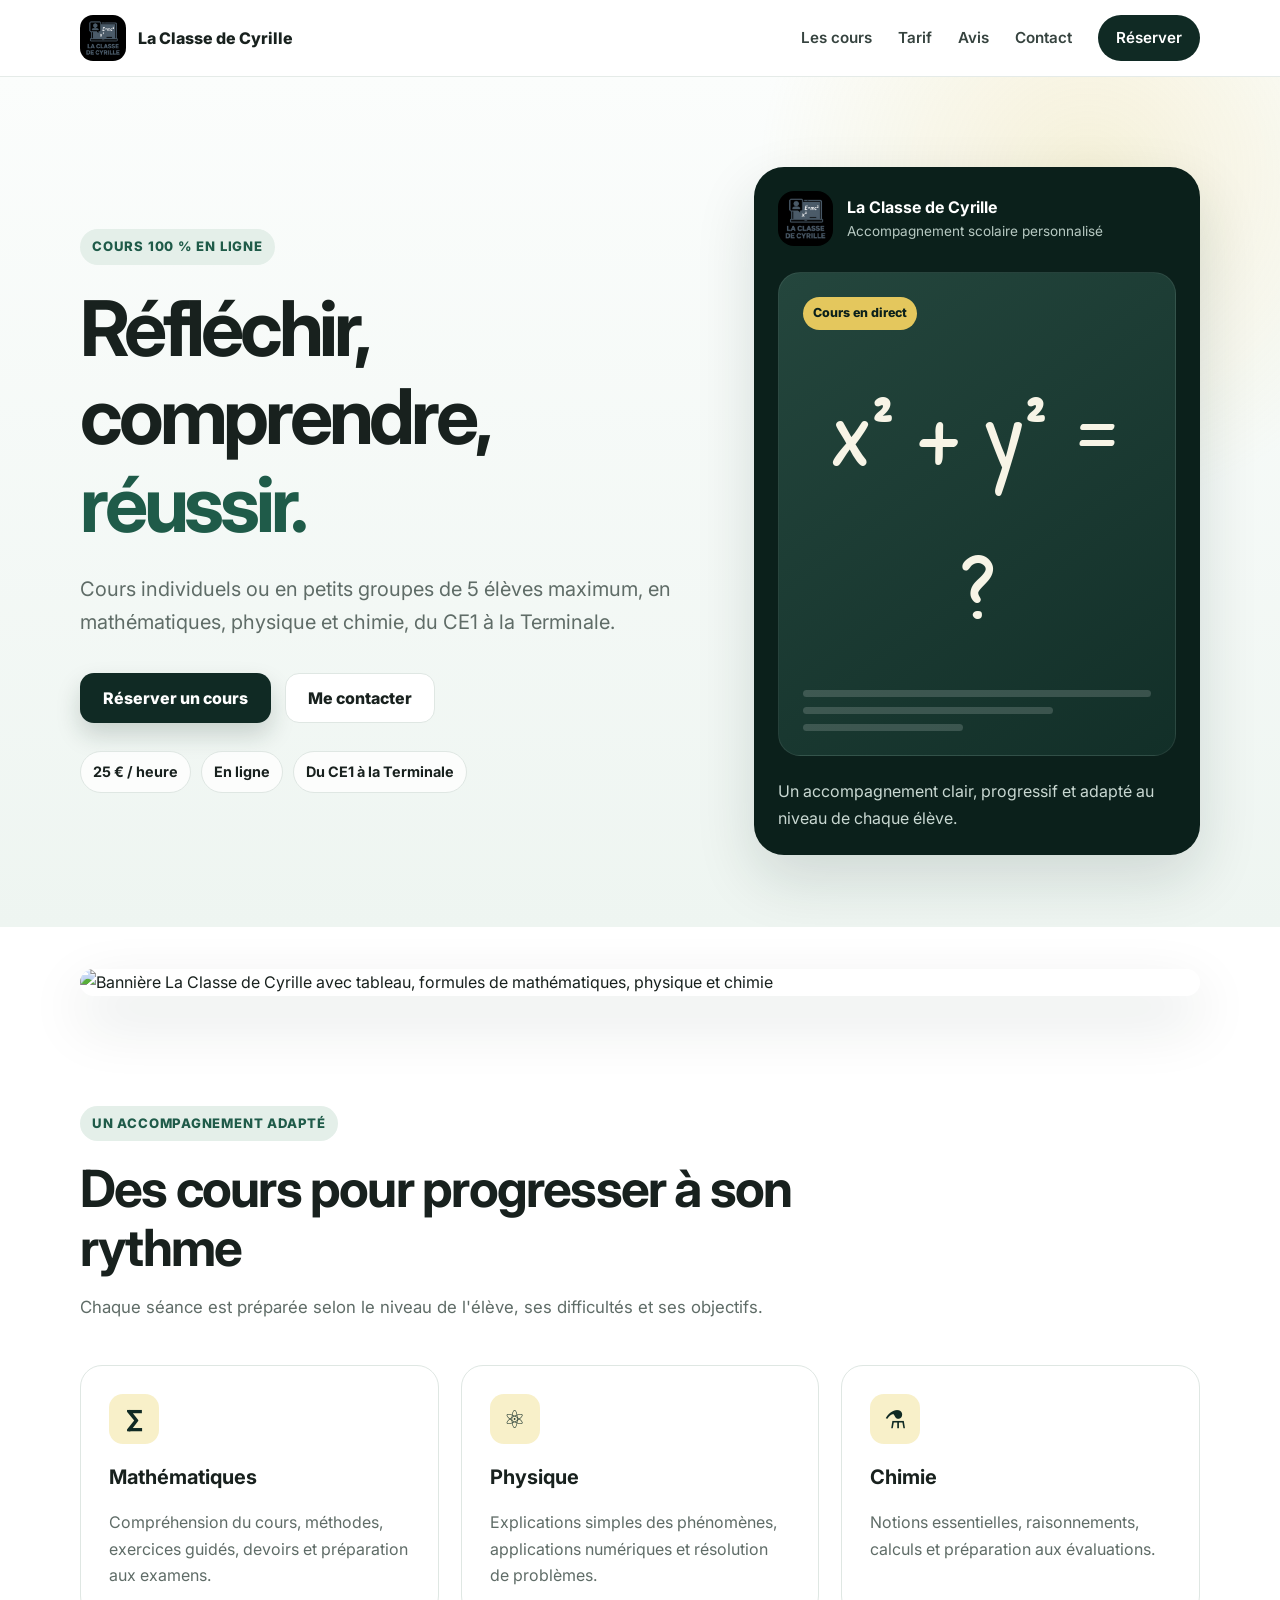
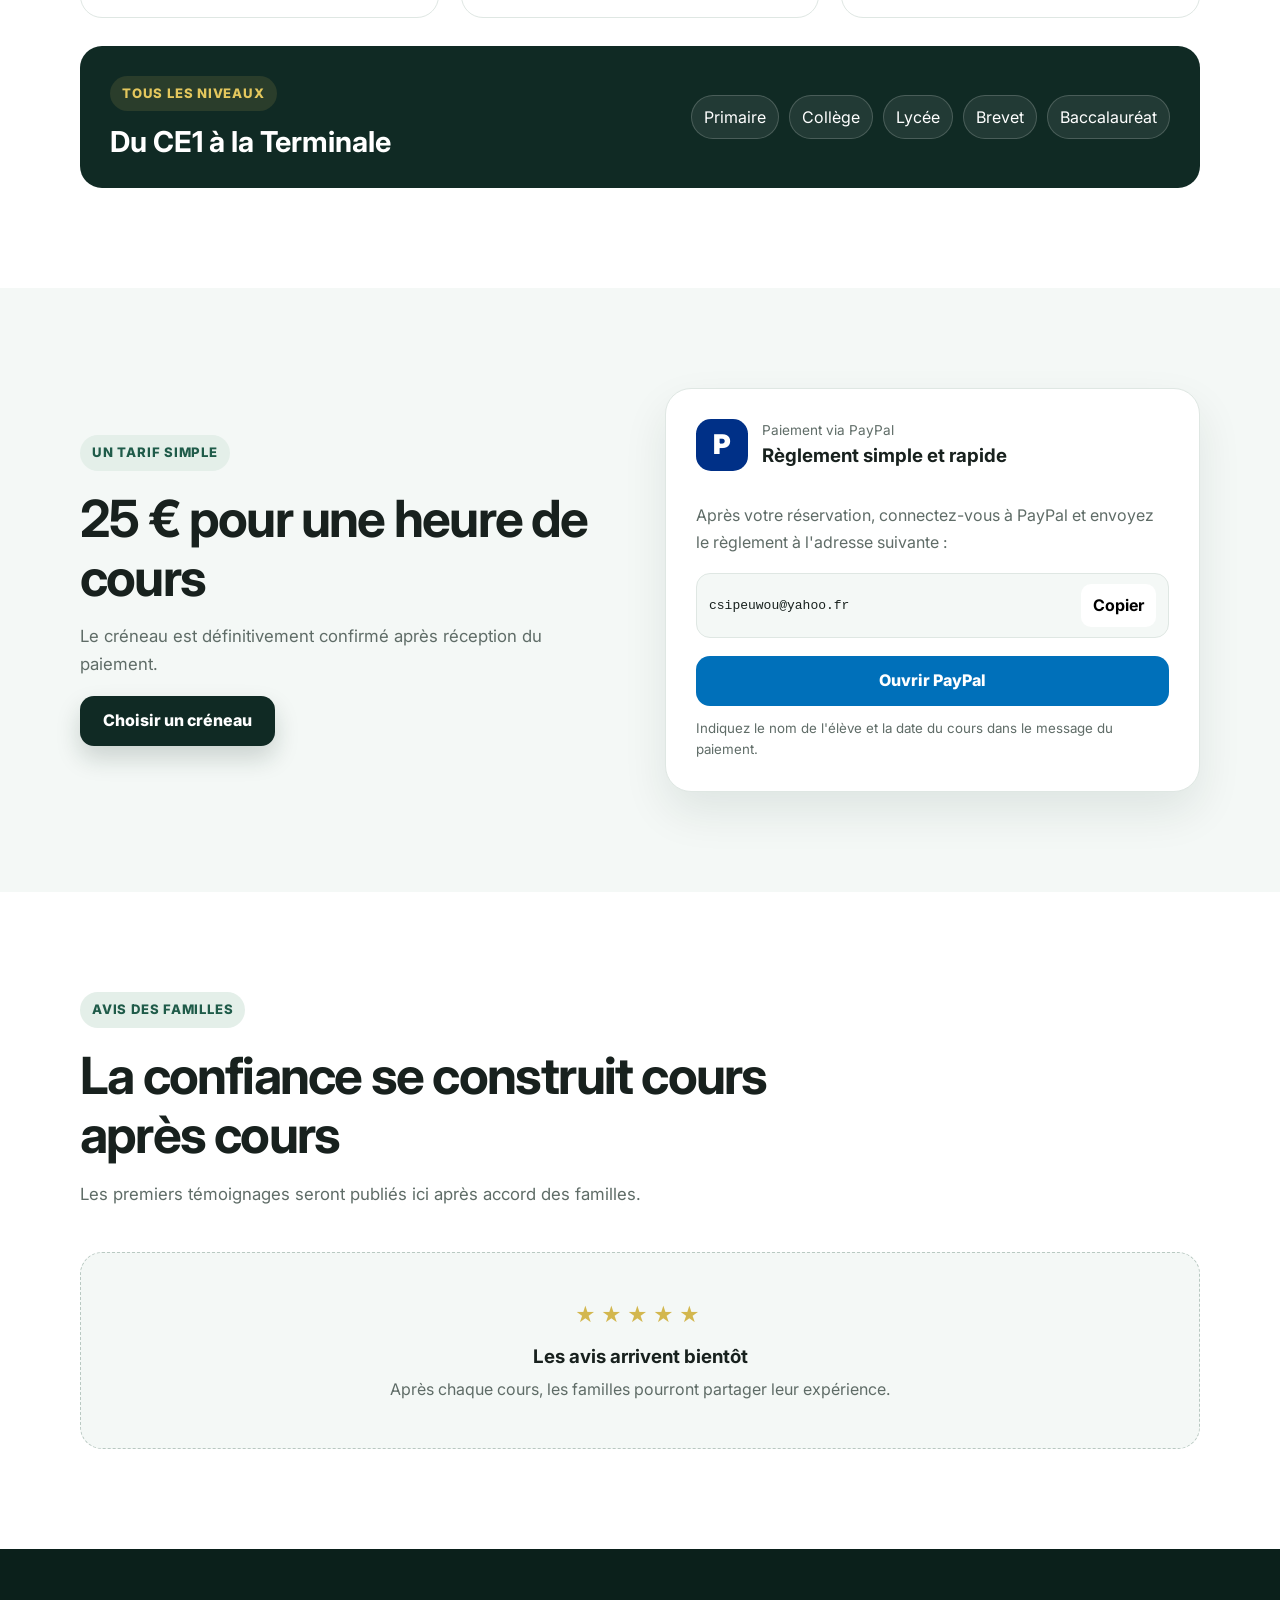
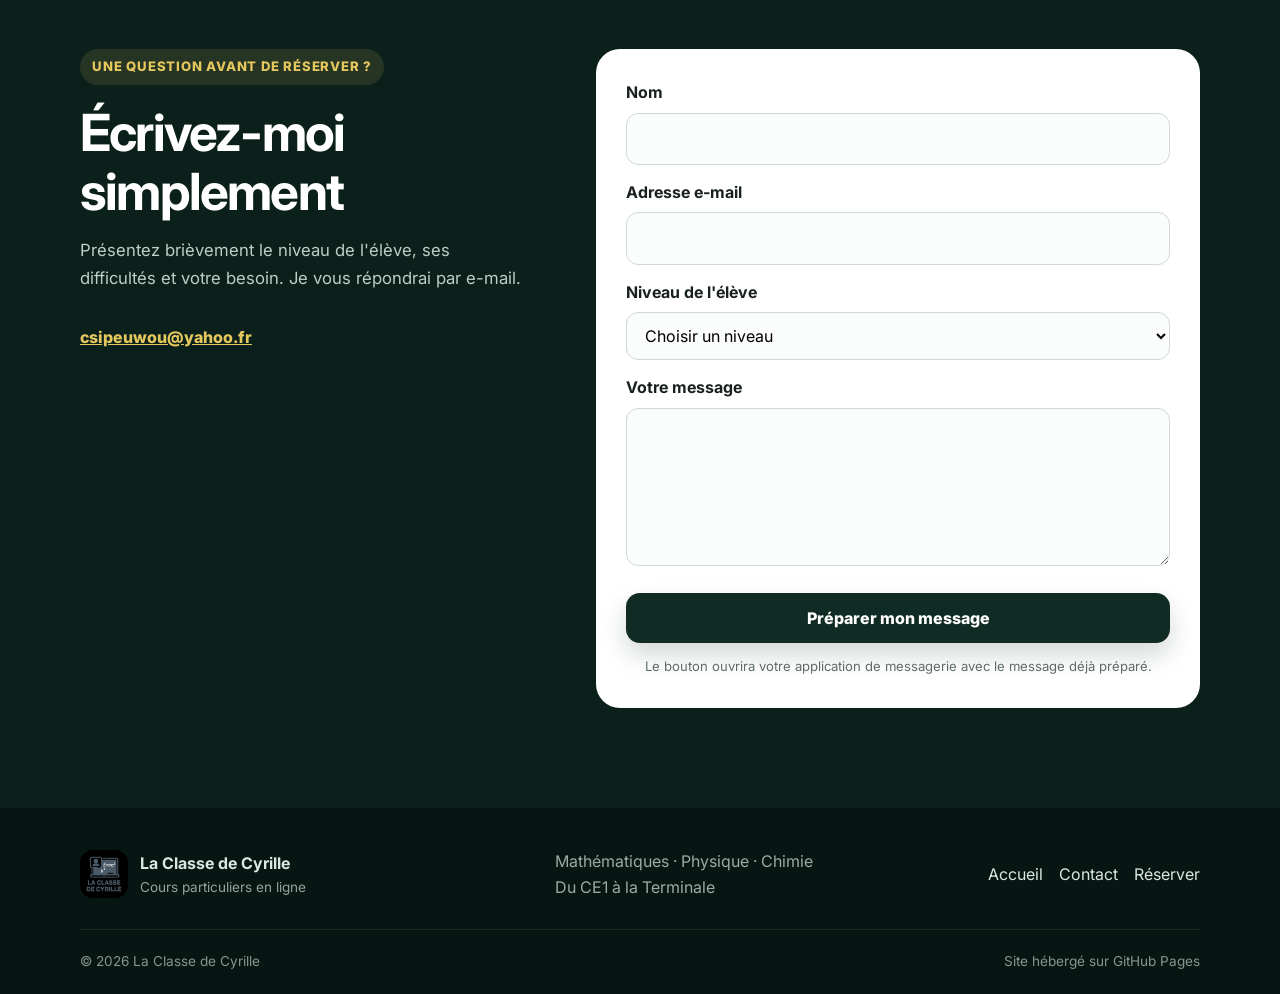
==== index.html @ 31997ba7 "Première version du site C'est la version v1 du site" ====
<!doctype html>
<html lang="fr">
<head>
  <meta charset="utf-8">
  <meta name="viewport" content="width=device-width, initial-scale=1">
  <meta name="description" content="Cours particuliers en ligne de mathématiques, physique et chimie, du CE1 à la Terminale. Cours individuels ou en petits groupes de 5 élèves maximum.">
  <meta name="theme-color" content="#102a24">
  <title>La Classe de Cyrille | Cours particuliers en ligne</title>
  <link rel="icon" type="image/png" href="assets/logo.png">
  <link rel="preconnect" href="https://fonts.googleapis.com">
  <link rel="preconnect" href="https://fonts.gstatic.com" crossorigin>
  <link href="https://fonts.googleapis.com/css2?family=Inter:wght@400;500;600;700;800&family=Patrick+Hand&display=swap" rel="stylesheet">
  <link rel="stylesheet" href="css/style.css">
</head>
<body>
  <a class="skip-link" href="#contenu">Aller au contenu</a>

  <header class="site-header">
    <div class="container nav-wrap">
      <a class="brand" href="#accueil" aria-label="Accueil La Classe de Cyrille">
        <img src="assets/logo.png" alt="Logo La Classe de Cyrille">
        <span>La Classe de Cyrille</span>
      </a>

      <button class="menu-toggle" type="button" aria-expanded="false" aria-controls="navigation">
        <span class="sr-only">Ouvrir le menu</span>
        <span></span><span></span><span></span>
      </button>

      <nav id="navigation" class="main-nav" aria-label="Navigation principale">
        <a href="#cours">Les cours</a>
        <a href="#tarif">Tarif</a>
        <a href="#avis">Avis</a>
        <a href="#contact">Contact</a>
        <a class="nav-cta" href="https://calendar.app.google/67fJSmLP7imWwG347" target="_blank" rel="noopener">Réserver</a>
      </nav>
    </div>
  </header>

  <main id="contenu">
    <section id="accueil" class="hero">
      <div class="container hero-grid">
        <div class="hero-copy reveal">
          <span class="eyebrow">Cours 100 % en ligne</span>
          <h1>Réfléchir, comprendre, <span>réussir.</span></h1>
          <p class="hero-lead">Cours individuels ou en petits groupes de 5 élèves maximum, en mathématiques, physique et chimie, du CE1 à la Terminale.</p>
          <div class="hero-actions">
            <a class="button button-primary" href="https://calendar.app.google/67fJSmLP7imWwG347" target="_blank" rel="noopener">Réserver un cours</a>
            <a class="button button-secondary" href="#contact">Me contacter</a>
          </div>
          <ul class="hero-points" aria-label="Points essentiels">
            <li>25 € / heure</li>
            <li>En ligne</li>
            <li>Du CE1 à la Terminale</li>
          </ul>
        </div>

        <div class="hero-card reveal" aria-label="Présentation rapide">
          <div class="hero-card-top">
            <img src="assets/logo.png" alt="">
            <div>
              <strong>La Classe de Cyrille</strong>
              <span>Accompagnement scolaire personnalisé</span>
            </div>
          </div>
          <div class="lesson-preview">
            <span class="lesson-badge">Cours en direct</span>
            <div class="formula">x² + y² = ?</div>
            <div class="lesson-lines"><span></span><span></span><span></span></div>
          </div>
          <p>Un accompagnement clair, progressif et adapté au niveau de chaque élève.</p>
        </div>
      </div>
    </section>

    <section class="banner-section" aria-label="Univers La Classe de Cyrille">
      <div class="container reveal">
        <img src="assets/banner.png" alt="Bannière La Classe de Cyrille avec tableau, formules de mathématiques, physique et chimie">
      </div>
    </section>

    <section id="cours" class="section">
      <div class="container">
        <div class="section-heading reveal">
          <span class="eyebrow">Un accompagnement adapté</span>
          <h2>Des cours pour progresser à son rythme</h2>
          <p>Chaque séance est préparée selon le niveau de l'élève, ses difficultés et ses objectifs.</p>
        </div>

        <div class="cards-grid">
          <article class="feature-card reveal">
            <div class="icon">∑</div>
            <h3>Mathématiques</h3>
            <p>Compréhension du cours, méthodes, exercices guidés, devoirs et préparation aux examens.</p>
          </article>
          <article class="feature-card reveal">
            <div class="icon">⚛</div>
            <h3>Physique</h3>
            <p>Explications simples des phénomènes, applications numériques et résolution de problèmes.</p>
          </article>
          <article class="feature-card reveal">
            <div class="icon">⚗</div>
            <h3>Chimie</h3>
            <p>Notions essentielles, raisonnements, calculs et préparation aux évaluations.</p>
          </article>
        </div>

        <div class="levels-panel reveal">
          <div>
            <span class="eyebrow">Tous les niveaux</span>
            <h3>Du CE1 à la Terminale</h3>
          </div>
          <div class="level-chips" aria-label="Niveaux proposés">
            <span>Primaire</span><span>Collège</span><span>Lycée</span><span>Brevet</span><span>Baccalauréat</span>
          </div>
        </div>
      </div>
    </section>

    <section id="tarif" class="section section-soft">
      <div class="container pricing-grid">
        <div class="pricing-copy reveal">
          <span class="eyebrow">Un tarif simple</span>
          <h2>25 € pour une heure de cours</h2>
          <p>Le créneau est définitivement confirmé après réception du paiement.</p>
          <a class="button button-primary" href="https://calendar.app.google/67fJSmLP7imWwG347" target="_blank" rel="noopener">Choisir un créneau</a>
        </div>

        <div class="payment-card reveal">
          <div class="paypal-mark" aria-hidden="true">P</div>
          <div>
            <span class="payment-label">Paiement via PayPal</span>
            <h3>Règlement simple et rapide</h3>
          </div>
          <p>Après votre réservation, connectez-vous à PayPal et envoyez le règlement à l'adresse suivante :</p>
          <div class="payment-email">
            <code id="paypal-email">csipeuwou@yahoo.fr</code>
            <button id="copy-email" type="button">Copier</button>
          </div>
          <a class="button button-paypal" href="https://www.paypal.com/signin" target="_blank" rel="noopener">Ouvrir PayPal</a>
          <small>Indiquez le nom de l'élève et la date du cours dans le message du paiement.</small>
        </div>
      </div>
    </section>

    <section id="avis" class="section">
      <div class="container">
        <div class="section-heading reveal">
          <span class="eyebrow">Avis des familles</span>
          <h2>La confiance se construit cours après cours</h2>
          <p>Les premiers témoignages seront publiés ici après accord des familles.</p>
        </div>
        <div class="empty-review reveal">
          <div class="stars" aria-hidden="true">★★★★★</div>
          <h3>Les avis arrivent bientôt</h3>
          <p>Après chaque cours, les familles pourront partager leur expérience.</p>
        </div>
      </div>
    </section>

    <section id="contact" class="section section-contact">
      <div class="container contact-grid">
        <div class="contact-copy reveal">
          <span class="eyebrow">Une question avant de réserver ?</span>
          <h2>Écrivez-moi simplement</h2>
          <p>Présentez brièvement le niveau de l'élève, ses difficultés et votre besoin. Je vous répondrai par e-mail.</p>
          <a class="contact-email" href="mailto:csipeuwou@yahoo.fr">csipeuwou@yahoo.fr</a>
        </div>

        <form id="contact-form" class="contact-form reveal">
          <label for="name">Nom</label>
          <input id="name" name="name" type="text" autocomplete="name" required>

          <label for="email">Adresse e-mail</label>
          <input id="email" name="email" type="email" autocomplete="email" required>

          <label for="level">Niveau de l'élève</label>
          <select id="level" name="level" required>
            <option value="">Choisir un niveau</option>
            <option>Primaire</option>
            <option>Collège</option>
            <option>Lycée</option>
          </select>

          <label for="message">Votre message</label>
          <textarea id="message" name="message" rows="5" required></textarea>

          <button class="button button-primary" type="submit">Préparer mon message</button>
          <p class="form-note">Le bouton ouvrira votre application de messagerie avec le message déjà préparé.</p>
        </form>
      </div>
    </section>
  </main>

  <footer class="site-footer">
    <div class="container footer-grid">
      <div class="footer-brand">
        <img src="assets/logo.png" alt="">
        <div><strong>La Classe de Cyrille</strong><span>Cours particuliers en ligne</span></div>
      </div>
      <p>Mathématiques · Physique · Chimie<br>Du CE1 à la Terminale</p>
      <div class="footer-links">
        <a href="#accueil">Accueil</a>
        <a href="#contact">Contact</a>
        <a href="https://calendar.app.google/67fJSmLP7imWwG347" target="_blank" rel="noopener">Réserver</a>
      </div>
    </div>
    <div class="container footer-bottom">
      <span>© <span id="year"></span> La Classe de Cyrille</span>
      <span>Site hébergé sur GitHub Pages</span>
    </div>
  </footer>

  <div id="toast" class="toast" role="status" aria-live="polite"></div>
  <script src="js/script.js"></script>
</body>
</html>
---- css/style.css ----
:root {
  --green-950: #0b201b;
  --green-900: #102a24;
  --green-800: #174437;
  --green-700: #1f5b49;
  --gold: #e4c75d;
  --gold-soft: #f8f0c9;
  --ink: #18211e;
  --muted: #5f6c67;
  --line: #dfe7e3;
  --soft: #f4f8f6;
  --white: #ffffff;
  --shadow: 0 24px 60px rgba(16, 42, 36, .14);
  --radius: 22px;
}

* { box-sizing: border-box; }
html { scroll-behavior: smooth; }
body {
  margin: 0;
  font-family: Inter, system-ui, -apple-system, BlinkMacSystemFont, "Segoe UI", sans-serif;
  color: var(--ink);
  background: var(--white);
  line-height: 1.65;
  -webkit-font-smoothing: antialiased;
}
img { max-width: 100%; display: block; }
a { color: inherit; }
button, input, select, textarea { font: inherit; }
.container { width: min(1120px, calc(100% - 40px)); margin-inline: auto; }
.sr-only { position: absolute; width: 1px; height: 1px; padding: 0; margin: -1px; overflow: hidden; clip: rect(0,0,0,0); white-space: nowrap; border: 0; }
.skip-link { position: fixed; left: 16px; top: -80px; z-index: 1000; background: var(--white); padding: 10px 14px; border-radius: 10px; }
.skip-link:focus { top: 16px; }

.site-header {
  position: sticky;
  top: 0;
  z-index: 50;
  background: rgba(255,255,255,.92);
  backdrop-filter: blur(16px);
  border-bottom: 1px solid rgba(223,231,227,.8);
}
.nav-wrap { min-height: 76px; display: flex; align-items: center; justify-content: space-between; gap: 24px; }
.brand { display: inline-flex; align-items: center; gap: 12px; text-decoration: none; font-weight: 800; }
.brand img { width: 46px; height: 46px; object-fit: cover; border-radius: 13px; }
.main-nav { display: flex; align-items: center; gap: 26px; }
.main-nav a { text-decoration: none; font-size: .95rem; font-weight: 600; color: #36433f; }
.main-nav a:hover { color: var(--green-700); }
.nav-cta { background: var(--green-900); color: var(--white) !important; padding: 10px 18px; border-radius: 999px; }
.menu-toggle { display: none; border: 0; background: transparent; padding: 8px; }
.menu-toggle span:not(.sr-only) { width: 25px; height: 2px; background: var(--ink); display: block; margin: 5px 0; }

.hero {
  overflow: hidden;
  background:
    radial-gradient(circle at 85% 12%, rgba(228,199,93,.22), transparent 25%),
    linear-gradient(180deg, #fbfdfc, #eef5f1);
  padding: 90px 0 72px;
}
.hero-grid { display: grid; grid-template-columns: 1.15fr .85fr; gap: 70px; align-items: center; }
.eyebrow { display: inline-flex; color: var(--green-700); background: #e4efe9; border-radius: 999px; padding: 7px 12px; font-size: .82rem; font-weight: 800; letter-spacing: .06em; text-transform: uppercase; }
h1, h2, h3 { line-height: 1.15; margin-top: 0; }
h1 { font-size: clamp(2.9rem, 6vw, 5.5rem); letter-spacing: -.055em; margin: 20px 0 24px; max-width: 780px; }
h1 span { color: var(--green-700); }
.hero-lead { font-size: clamp(1.05rem, 2vw, 1.25rem); max-width: 680px; color: var(--muted); }
.hero-actions { display: flex; flex-wrap: wrap; gap: 14px; margin: 34px 0 28px; }
.button { display: inline-flex; justify-content: center; align-items: center; min-height: 50px; padding: 0 22px; border-radius: 14px; border: 1px solid transparent; text-decoration: none; font-weight: 800; cursor: pointer; transition: transform .2s ease, box-shadow .2s ease, background .2s ease; }
.button:hover { transform: translateY(-2px); }
.button-primary { background: var(--green-900); color: var(--white); box-shadow: 0 12px 25px rgba(16,42,36,.18); }
.button-primary:hover { background: var(--green-800); }
.button-secondary { background: var(--white); border-color: var(--line); }
.button-secondary:hover { box-shadow: 0 10px 25px rgba(16,42,36,.09); }
.hero-points { list-style: none; margin: 0; padding: 0; display: flex; flex-wrap: wrap; gap: 10px; }
.hero-points li { background: rgba(255,255,255,.78); border: 1px solid var(--line); padding: 8px 12px; border-radius: 999px; font-size: .9rem; font-weight: 700; }
.hero-card { background: var(--green-950); color: var(--white); border-radius: 30px; padding: 24px; box-shadow: var(--shadow); transform: rotate(1.5deg); }
.hero-card-top { display: flex; align-items: center; gap: 14px; }
.hero-card-top img { width: 55px; height: 55px; border-radius: 16px; }
.hero-card-top strong, .hero-card-top span { display: block; }
.hero-card-top span { color: #b7c9c2; font-size: .85rem; }
.lesson-preview { margin: 26px 0 22px; min-height: 260px; border-radius: 22px; padding: 24px; background: linear-gradient(145deg, #24463d, #122f28); border: 1px solid rgba(255,255,255,.08); }
.lesson-badge { display: inline-block; background: var(--gold); color: var(--green-950); font-size: .78rem; font-weight: 800; padding: 6px 10px; border-radius: 999px; }
.formula { font-family: "Patrick Hand", cursive; font-size: clamp(3.6rem, 8vw, 6rem); text-align: center; margin: 22px 0; color: #f7f4e6; }
.lesson-lines { display: grid; gap: 10px; }
.lesson-lines span { height: 7px; border-radius: 999px; background: rgba(255,255,255,.16); }
.lesson-lines span:nth-child(2) { width: 72%; }
.lesson-lines span:nth-child(3) { width: 46%; }
.hero-card > p { margin-bottom: 0; color: #c9d8d2; }

.banner-section { padding: 42px 0 10px; background: var(--white); }
.banner-section img { width: 100%; max-height: 460px; object-fit: cover; border-radius: 26px; box-shadow: var(--shadow); }

.section { padding: 100px 0; }
.section-soft { background: var(--soft); }
.section-heading { max-width: 720px; margin-bottom: 44px; }
.section-heading h2, .pricing-copy h2, .contact-copy h2 { font-size: clamp(2rem, 4vw, 3.4rem); letter-spacing: -.035em; margin: 18px 0 16px; }
.section-heading p, .pricing-copy p, .contact-copy p { color: var(--muted); font-size: 1.05rem; }
.cards-grid { display: grid; grid-template-columns: repeat(3, 1fr); gap: 22px; }
.feature-card { border: 1px solid var(--line); border-radius: var(--radius); padding: 28px; background: var(--white); transition: transform .2s ease, box-shadow .2s ease; }
.feature-card:hover { transform: translateY(-5px); box-shadow: 0 18px 40px rgba(16,42,36,.10); }
.feature-card .icon { width: 50px; height: 50px; border-radius: 14px; display: grid; place-items: center; background: var(--gold-soft); color: var(--green-900); font-size: 1.55rem; font-weight: 800; margin-bottom: 22px; }
.feature-card h3 { font-size: 1.25rem; }
.feature-card p { color: var(--muted); margin-bottom: 0; }
.levels-panel { margin-top: 28px; border-radius: var(--radius); padding: 30px; background: var(--green-900); color: var(--white); display: flex; align-items: center; justify-content: space-between; gap: 24px; }
.levels-panel .eyebrow { color: var(--gold); background: rgba(228,199,93,.12); }
.levels-panel h3 { font-size: 1.8rem; margin: 14px 0 0; }
.level-chips { display: flex; flex-wrap: wrap; justify-content: flex-end; gap: 10px; }
.level-chips span { border: 1px solid rgba(255,255,255,.18); background: rgba(255,255,255,.08); border-radius: 999px; padding: 8px 12px; }

.pricing-grid { display: grid; grid-template-columns: 1fr 1fr; gap: 50px; align-items: center; }
.payment-card { background: var(--white); border: 1px solid var(--line); border-radius: 26px; padding: 30px; box-shadow: 0 20px 45px rgba(16,42,36,.09); }
.paypal-mark { width: 52px; height: 52px; border-radius: 15px; background: #003087; color: var(--white); display: grid; place-items: center; font-size: 1.7rem; font-weight: 900; float: left; margin-right: 14px; }
.payment-label { display: block; color: var(--muted); font-size: .85rem; }
.payment-card h3 { margin: 3px 0 26px; }
.payment-card p { clear: both; padding-top: 10px; color: var(--muted); }
.payment-email { display: flex; align-items: center; justify-content: space-between; gap: 10px; background: var(--soft); border: 1px solid var(--line); border-radius: 14px; padding: 10px 12px; margin: 18px 0; }
.payment-email code { overflow-wrap: anywhere; }
.payment-email button { border: 0; background: var(--white); border-radius: 10px; padding: 8px 12px; font-weight: 700; cursor: pointer; }
.button-paypal { width: 100%; background: #0070ba; color: var(--white); margin-bottom: 12px; }
.payment-card small { display: block; color: var(--muted); }

.empty-review { border: 1px dashed #b9c9c2; background: var(--soft); border-radius: var(--radius); padding: 46px 30px; text-align: center; }
.stars { color: #d3b74e; letter-spacing: .25em; font-size: 1.25rem; }
.empty-review h3 { margin: 14px 0 8px; }
.empty-review p { margin: 0; color: var(--muted); }

.section-contact { background: var(--green-950); color: var(--white); }
.contact-grid { display: grid; grid-template-columns: .85fr 1.15fr; gap: 70px; align-items: start; }
.contact-copy .eyebrow { color: var(--gold); background: rgba(228,199,93,.12); }
.contact-copy p { color: #bdcec7; }
.contact-email { display: inline-block; color: var(--gold); font-weight: 800; margin-top: 14px; }
.contact-form { background: var(--white); color: var(--ink); border-radius: 24px; padding: 30px; }
.contact-form label { display: block; font-weight: 700; margin: 14px 0 7px; }
.contact-form label:first-child { margin-top: 0; }
.contact-form input, .contact-form select, .contact-form textarea { width: 100%; border: 1px solid #cfdad5; background: #fbfdfc; border-radius: 12px; padding: 12px 14px; outline: none; }
.contact-form input:focus, .contact-form select:focus, .contact-form textarea:focus { border-color: var(--green-700); box-shadow: 0 0 0 3px rgba(31,91,73,.12); }
.contact-form .button { width: 100%; margin-top: 20px; }
.form-note { color: var(--muted); font-size: .82rem; text-align: center; margin-bottom: 0; }

.site-footer { background: #071612; color: #dbe7e2; padding: 40px 0 22px; }
.footer-grid { display: grid; grid-template-columns: 1.3fr 1fr .8fr; gap: 30px; align-items: center; }
.footer-brand { display: flex; align-items: center; gap: 12px; }
.footer-brand img { width: 48px; height: 48px; border-radius: 13px; }
.footer-brand strong, .footer-brand span { display: block; }
.footer-brand span { color: #8fa69d; font-size: .85rem; }
.footer-grid p { color: #98aca4; margin: 0; }
.footer-links { display: flex; justify-content: flex-end; gap: 16px; }
.footer-links a { text-decoration: none; }
.footer-bottom { border-top: 1px solid rgba(255,255,255,.09); margin-top: 28px; padding-top: 20px; display: flex; justify-content: space-between; gap: 16px; color: #83978f; font-size: .85rem; }
.toast { position: fixed; right: 20px; bottom: 20px; background: var(--green-900); color: var(--white); padding: 12px 16px; border-radius: 12px; box-shadow: var(--shadow); opacity: 0; transform: translateY(12px); pointer-events: none; transition: .25s ease; }
.toast.show { opacity: 1; transform: translateY(0); }
.reveal { opacity: 0; transform: translateY(18px); transition: opacity .7s ease, transform .7s ease; }
.reveal.visible { opacity: 1; transform: none; }

@media (max-width: 900px) {
  .hero-grid, .pricing-grid, .contact-grid { grid-template-columns: 1fr; }
  .hero { padding-top: 64px; }
  .hero-card { max-width: 620px; transform: none; }
  .cards-grid { grid-template-columns: 1fr; }
  .levels-panel { align-items: flex-start; flex-direction: column; }
  .level-chips { justify-content: flex-start; }
  .main-nav { position: fixed; inset: 76px 20px auto; display: none; flex-direction: column; align-items: stretch; gap: 0; background: var(--white); border: 1px solid var(--line); border-radius: 18px; padding: 10px; box-shadow: var(--shadow); }
  .main-nav.open { display: flex; }
  .main-nav a { padding: 12px 14px; }
  .nav-cta { text-align: center; margin-top: 4px; }
  .menu-toggle { display: block; }
  .footer-grid { grid-template-columns: 1fr; }
  .footer-links { justify-content: flex-start; }
}

@media (max-width: 600px) {
  .container { width: min(100% - 28px, 1120px); }
  .brand span { font-size: .9rem; }
  .hero { padding: 50px 0 54px; }
  h1 { font-size: 3rem; }
  .hero-actions .button { width: 100%; }
  .banner-section { padding-top: 26px; }
  .banner-section img { min-height: 210px; }
  .section { padding: 72px 0; }
  .payment-email { align-items: stretch; flex-direction: column; }
  .payment-email button { width: 100%; }
  .footer-bottom { flex-direction: column; }
}

@media (prefers-reduced-motion: reduce) {
  html { scroll-behavior: auto; }
  *, *::before, *::after { transition-duration: .01ms !important; animation-duration: .01ms !important; animation-iteration-count: 1 !important; }
  .reveal { opacity: 1; transform: none; }
}
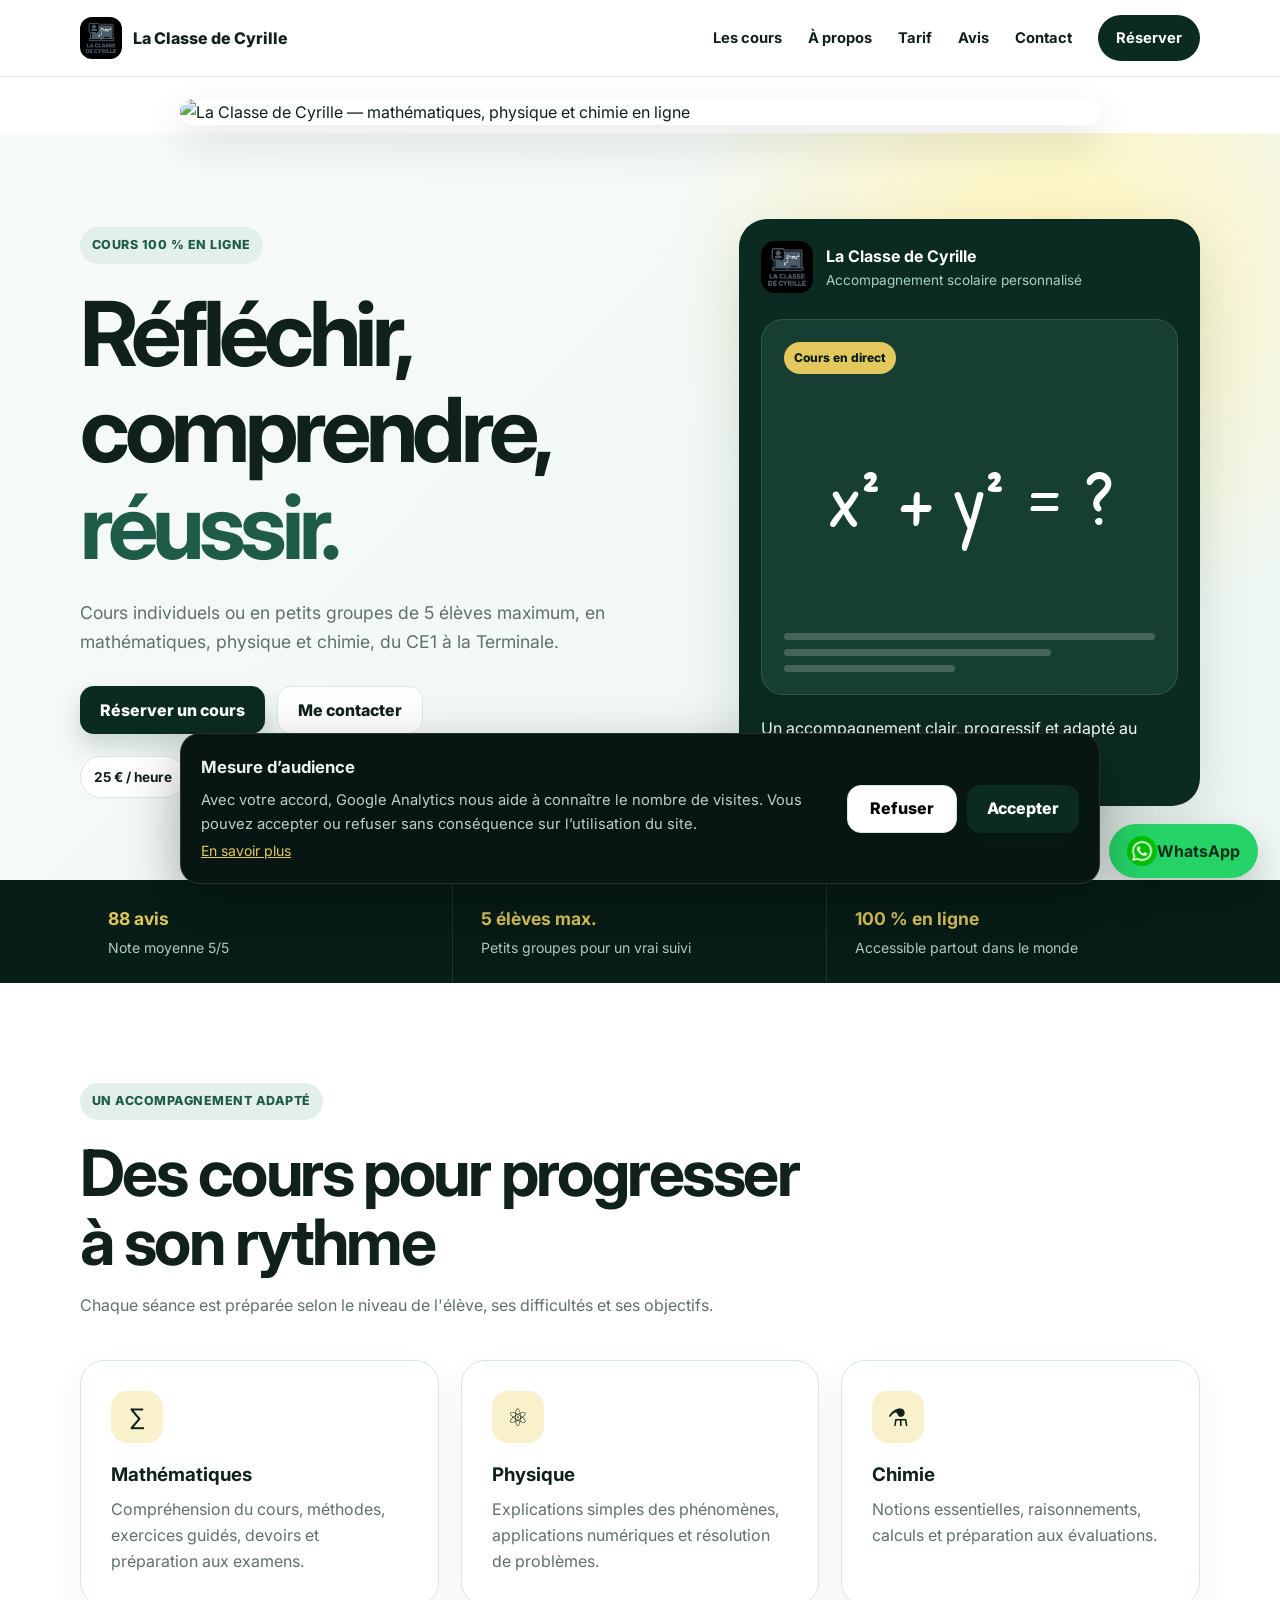
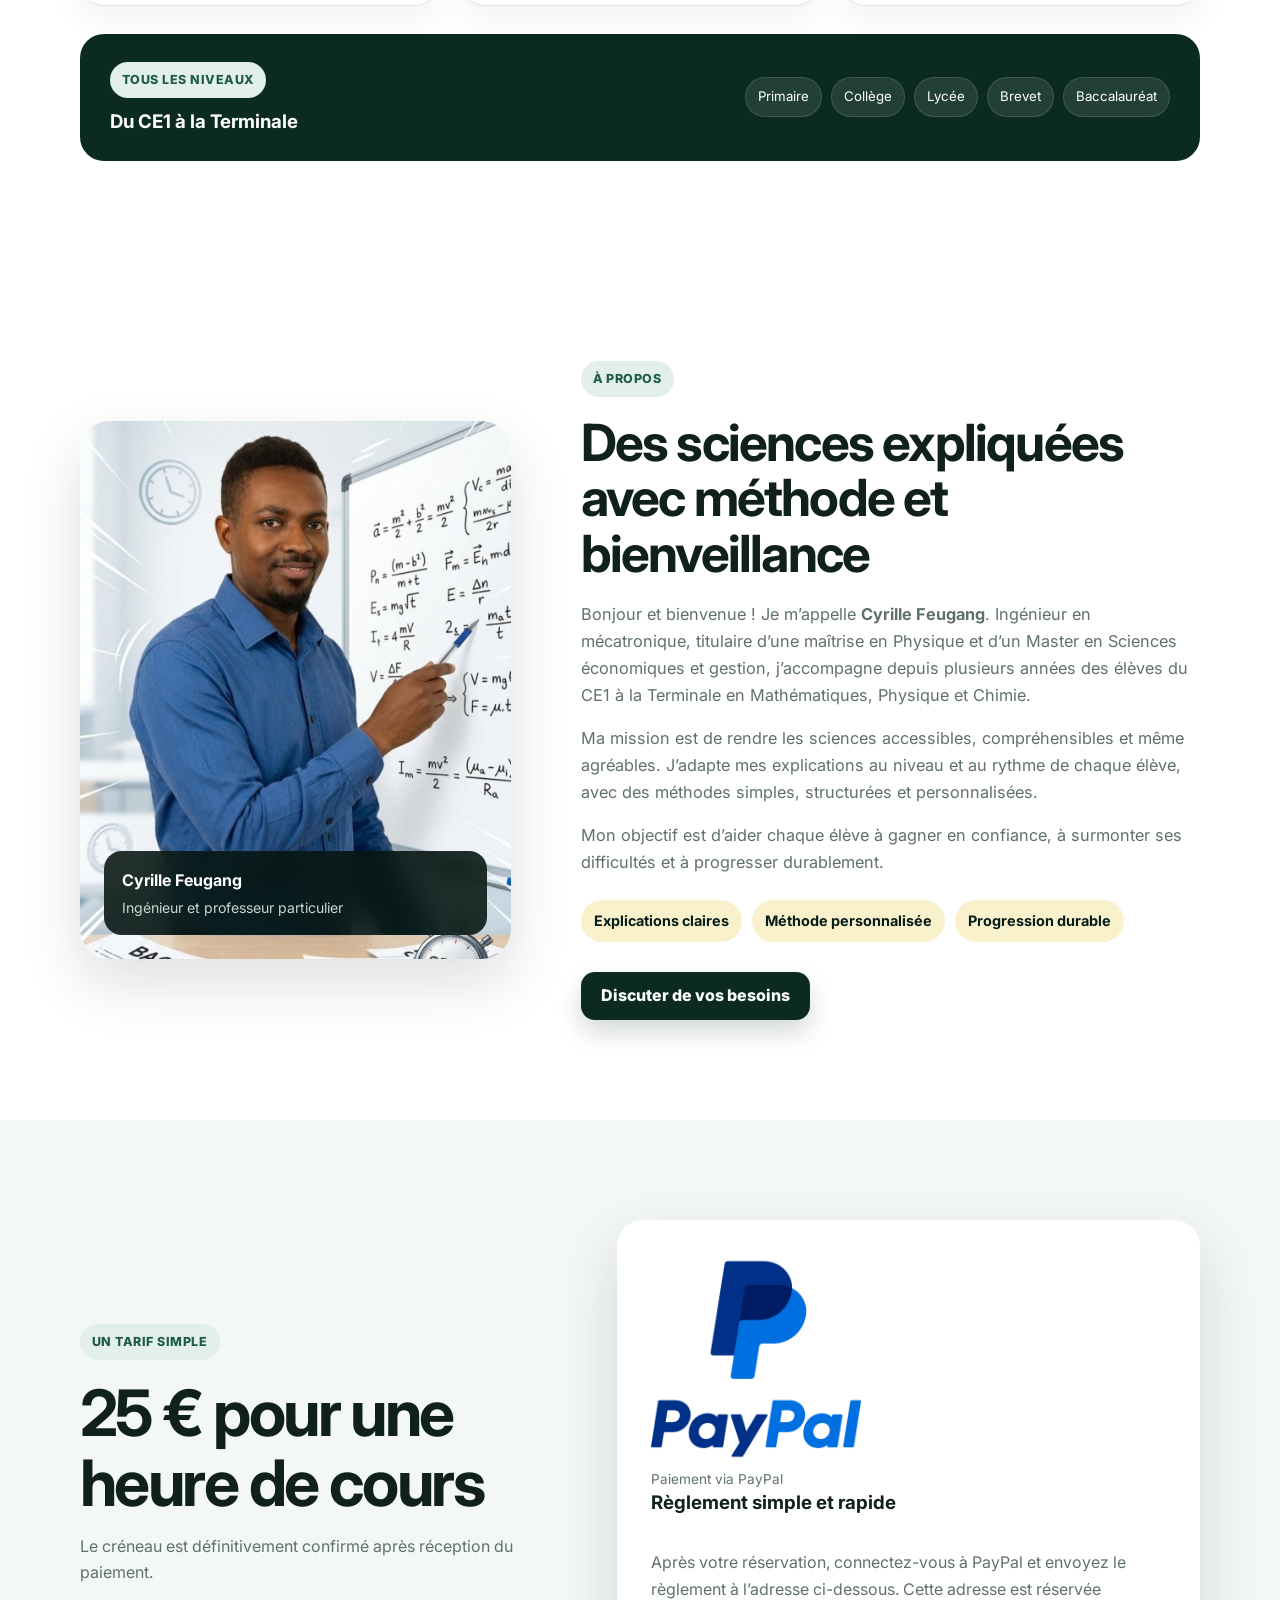
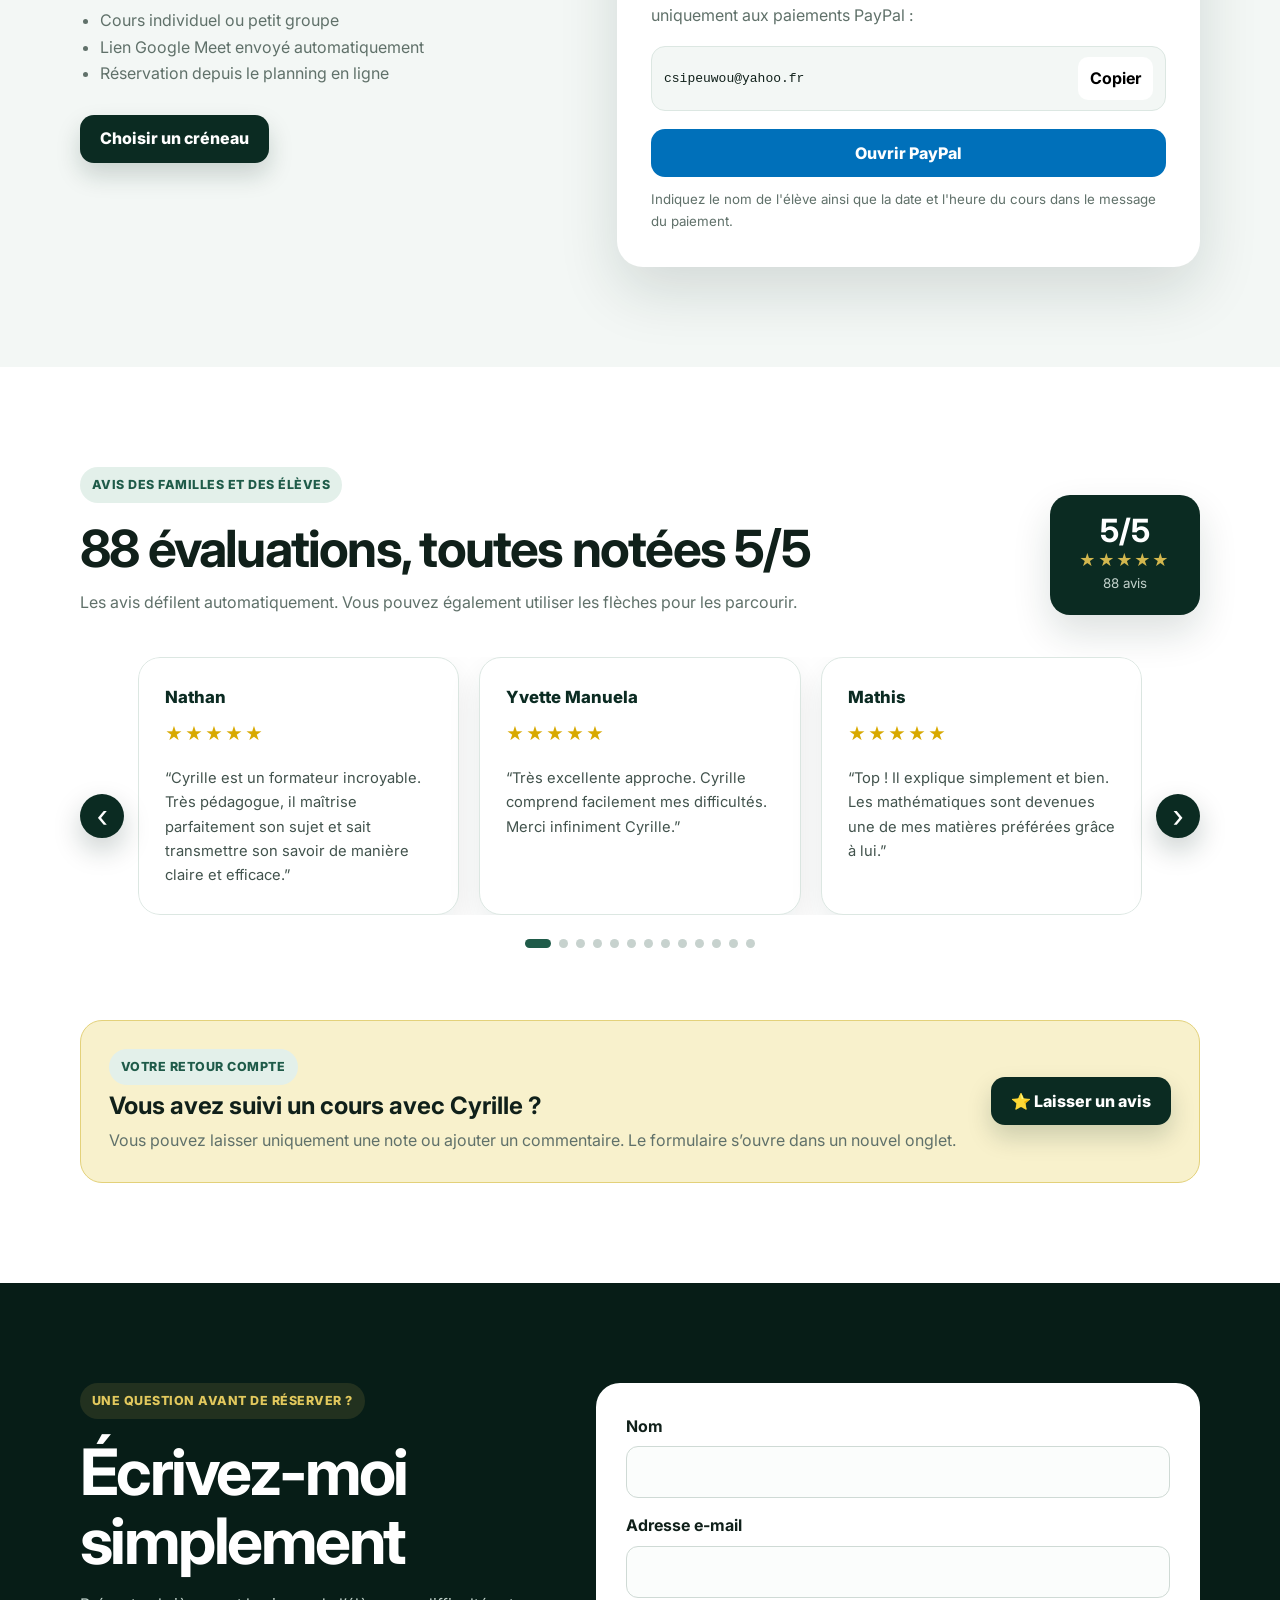
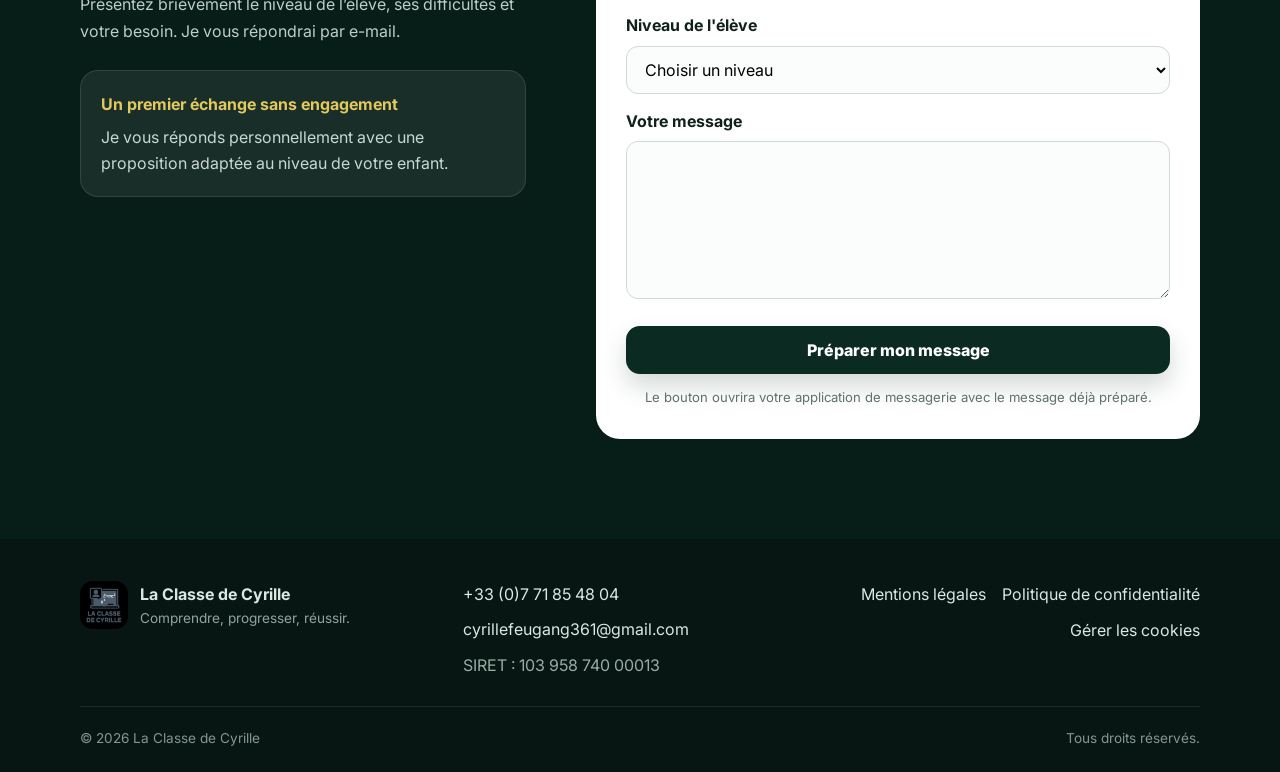
==== commit a6acbd6d: "Version V6 du site Version améliorée Ajout du bouton laisser une avis Google Analysic activé Logo Pa" ====
--- a/index.html
+++ b/index.html
@@ -4,7 +4,11 @@
   <meta charset="utf-8">
   <meta name="viewport" content="width=device-width, initial-scale=1">
   <meta name="description" content="Cours particuliers en ligne de mathématiques, physique et chimie, du CE1 à la Terminale. Cours individuels ou en petits groupes de 5 élèves maximum.">
-  <meta name="theme-color" content="#102a24">
+  <meta name="theme-color" content="#0b2b22">
+  <meta property="og:title" content="La Classe de Cyrille | Cours particuliers en ligne">
+  <meta property="og:description" content="Mathématiques, physique et chimie du CE1 à la Terminale, en cours individuels ou en petits groupes.">
+  <meta property="og:type" content="website">
+  <meta property="og:image" content="assets/banner.png">
   <title>La Classe de Cyrille | Cours particuliers en ligne</title>
   <link rel="icon" type="image/png" href="assets/logo.png">
   <link rel="preconnect" href="https://fonts.googleapis.com">
@@ -29,6 +33,7 @@
 
       <nav id="navigation" class="main-nav" aria-label="Navigation principale">
         <a href="#cours">Les cours</a>
+        <a href="#apropos">À propos</a>
         <a href="#tarif">Tarif</a>
         <a href="#avis">Avis</a>
         <a href="#contact">Contact</a>
@@ -36,6 +41,12 @@
       </nav>
     </div>
   </header>
+
+  <div class="top-banner" aria-label="Bannière La Classe de Cyrille">
+    <div class="container">
+      <img src="assets/banner.png" alt="La Classe de Cyrille — mathématiques, physique et chimie en ligne">
+    </div>
+  </div>
 
   <main id="contenu">
     <section id="accueil" class="hero">
@@ -50,7 +61,7 @@
           </div>
           <ul class="hero-points" aria-label="Points essentiels">
             <li>25 € / heure</li>
-            <li>En ligne</li>
+            <li>Cours en ligne</li>
             <li>Du CE1 à la Terminale</li>
           </ul>
         </div>
@@ -73,11 +84,14 @@
       </div>
     </section>
 
-    <section class="banner-section" aria-label="Univers La Classe de Cyrille">
-      <div class="container reveal">
-        <img src="assets/banner.png" alt="Bannière La Classe de Cyrille avec tableau, formules de mathématiques, physique et chimie">
-      </div>
-    </section>
+    <section class="trust-strip" aria-label="Points de confiance">
+      <div class="container trust-grid">
+        <div><strong>88 avis</strong><span>Note moyenne 5/5</span></div>
+        <div><strong>5 élèves max.</strong><span>Petits groupes pour un vrai suivi</span></div>
+        <div><strong>100 % en ligne</strong><span>Accessible partout dans le monde</span></div>
+      </div>
+    </section>
+
 
     <section id="cours" class="section">
       <div class="container">
@@ -117,43 +131,166 @@
       </div>
     </section>
 
+    <section id="apropos" class="section section-about">
+      <div class="container about-grid">
+        <div class="about-photo reveal">
+          <img src="assets/photo.jpg" alt="Cyrille Feugang, professeur de mathématiques, physique et chimie">
+          <div class="about-badge"><strong>Cyrille Feugang</strong><span>Ingénieur et professeur particulier</span></div>
+        </div>
+        <div class="about-copy reveal">
+          <span class="eyebrow">À propos</span>
+          <h2>Des sciences expliquées avec méthode et bienveillance</h2>
+          <p>Bonjour et bienvenue ! Je m’appelle <strong>Cyrille Feugang</strong>. Ingénieur en mécatronique, titulaire d’une maîtrise en Physique et d’un Master en Sciences économiques et gestion, j’accompagne depuis plusieurs années des élèves du CE1 à la Terminale en Mathématiques, Physique et Chimie.</p>
+          <p>Ma mission est de rendre les sciences accessibles, compréhensibles et même agréables. J’adapte mes explications au niveau et au rythme de chaque élève, avec des méthodes simples, structurées et personnalisées.</p>
+          <p>Mon objectif est d’aider chaque élève à gagner en confiance, à surmonter ses difficultés et à progresser durablement.</p>
+          <div class="about-values">
+            <span>Explications claires</span>
+            <span>Méthode personnalisée</span>
+            <span>Progression durable</span>
+          </div>
+          <a class="button button-primary" href="#contact">Discuter de vos besoins</a>
+        </div>
+      </div>
+    </section>
+
     <section id="tarif" class="section section-soft">
       <div class="container pricing-grid">
         <div class="pricing-copy reveal">
           <span class="eyebrow">Un tarif simple</span>
           <h2>25 € pour une heure de cours</h2>
           <p>Le créneau est définitivement confirmé après réception du paiement.</p>
+          <ul class="pricing-list">
+            <li>Cours individuel ou petit groupe</li>
+            <li>Lien Google Meet envoyé automatiquement</li>
+            <li>Réservation depuis le planning en ligne</li>
+          </ul>
           <a class="button button-primary" href="https://calendar.app.google/67fJSmLP7imWwG347" target="_blank" rel="noopener">Choisir un créneau</a>
         </div>
 
         <div class="payment-card reveal">
-          <div class="paypal-mark" aria-hidden="true">P</div>
+          <div class="paypal-mark"><img src="assets/paypal.png" alt="PayPal"></div>
           <div>
             <span class="payment-label">Paiement via PayPal</span>
             <h3>Règlement simple et rapide</h3>
           </div>
-          <p>Après votre réservation, connectez-vous à PayPal et envoyez le règlement à l'adresse suivante :</p>
+          <p>Après votre réservation, connectez-vous à PayPal et envoyez le règlement à l’adresse ci-dessous. Cette adresse est réservée uniquement aux paiements PayPal :</p>
           <div class="payment-email">
             <code id="paypal-email">csipeuwou@yahoo.fr</code>
             <button id="copy-email" type="button">Copier</button>
           </div>
           <a class="button button-paypal" href="https://www.paypal.com/signin" target="_blank" rel="noopener">Ouvrir PayPal</a>
-          <small>Indiquez le nom de l'élève et la date du cours dans le message du paiement.</small>
-        </div>
-      </div>
-    </section>
-
-    <section id="avis" class="section">
+          <small>Indiquez le nom de l'élève ainsi que la date et l'heure du cours dans le message du paiement.</small>
+        </div>
+      </div>
+    </section>
+
+    <section id="avis" class="section reviews-section">
       <div class="container">
-        <div class="section-heading reveal">
-          <span class="eyebrow">Avis des familles</span>
-          <h2>La confiance se construit cours après cours</h2>
-          <p>Les premiers témoignages seront publiés ici après accord des familles.</p>
-        </div>
-        <div class="empty-review reveal">
-          <div class="stars" aria-hidden="true">★★★★★</div>
-          <h3>Les avis arrivent bientôt</h3>
-          <p>Après chaque cours, les familles pourront partager leur expérience.</p>
+        <div class="reviews-heading reveal">
+          <div>
+            <span class="eyebrow">Avis des familles et des élèves</span>
+            <h2>88 évaluations, toutes notées 5/5</h2>
+            <p>Les avis défilent automatiquement. Vous pouvez également utiliser les flèches pour les parcourir.</p>
+          </div>
+          <div class="reviews-score" aria-label="Note moyenne 5 sur 5, 88 avis">
+            <strong>5/5</strong>
+            <span class="stars">★★★★★</span>
+            <small>88 avis</small>
+          </div>
+        </div>
+
+        <div class="reviews-carousel reveal" data-carousel aria-roledescription="carrousel" aria-label="Avis clients">
+          <button class="carousel-button carousel-prev" type="button" aria-label="Afficher les avis précédents">‹</button>
+          <div class="carousel-viewport">
+            <div class="carousel-track">
+            <article class="review-slide" aria-label="Avis de Nathan, 5 étoiles">
+              <span class="review-name">Nathan</span>
+              <span class="stars" aria-label="5 étoiles sur 5">★★★★★</span>
+              <p class="review-comment">“Cyrille est un formateur incroyable. Très pédagogue, il maîtrise parfaitement son sujet et sait transmettre son savoir de manière claire et efficace.”</p>
+            </article>
+            <article class="review-slide" aria-label="Avis de Yvette Manuela, 5 étoiles">
+              <span class="review-name">Yvette Manuela</span>
+              <span class="stars" aria-label="5 étoiles sur 5">★★★★★</span>
+              <p class="review-comment">“Très excellente approche. Cyrille comprend facilement mes difficultés. Merci infiniment Cyrille.”</p>
+            </article>
+            <article class="review-slide" aria-label="Avis de Mathis, 5 étoiles">
+              <span class="review-name">Mathis</span>
+              <span class="stars" aria-label="5 étoiles sur 5">★★★★★</span>
+              <p class="review-comment">“Top ! Il explique simplement et bien. Les mathématiques sont devenues une de mes matières préférées grâce à lui.”</p>
+            </article>
+            <article class="review-slide" aria-label="Avis de Chris, 5 étoiles">
+              <span class="review-name">Chris</span>
+              <span class="stars" aria-label="5 étoiles sur 5">★★★★★</span>
+              <p class="review-comment review-comment-empty">Une note de 5/5 laissée après un cours.</p>
+            </article>
+            <article class="review-slide" aria-label="Avis de Charles, 5 étoiles">
+              <span class="review-name">Charles</span>
+              <span class="stars" aria-label="5 étoiles sur 5">★★★★★</span>
+              <p class="review-comment review-comment-empty">Cyrille est un formateur incroyable. Un vrai « skill killer « .</p>
+            </article>
+            <article class="review-slide" aria-label="Avis de Gysèle, 5 étoiles">
+              <span class="review-name">Gysèle</span>
+              <span class="stars" aria-label="5 étoiles sur 5">★★★★★</span>
+              <p class="review-comment review-comment-empty">Une note de 5/5 laissée après un cours.</p>
+            </article>
+            <article class="review-slide" aria-label="Avis de Mélina, 5 étoiles">
+              <span class="review-name">Mélina</span>
+              <span class="stars" aria-label="5 étoiles sur 5">★★★★★</span>
+              <p class="review-comment">“Très bonne pédagogie, compétent et sérieux.”</p>
+            </article>
+            <article class="review-slide" aria-label="Avis de Édouard, 5 étoiles">
+              <span class="review-name">Édouard</span>
+              <span class="stars" aria-label="5 étoiles sur 5">★★★★★</span>
+              <p class="review-comment review-comment-empty">Une note de 5/5 laissée après un cours.</p>
+            </article>
+            <article class="review-slide" aria-label="Avis de Blandine, 5 étoiles">
+              <span class="review-name">Blandine</span>
+              <span class="stars" aria-label="5 étoiles sur 5">★★★★★</span>
+              <p class="review-comment">“Il est parfait ! Un professeur qui a une très bonne méthode pour faire comprendre le cours. Je vous le conseille.”</p>
+            </article>
+            <article class="review-slide" aria-label="Avis de Adrien, 5 étoiles">
+              <span class="review-name">Adrien</span>
+              <span class="stars" aria-label="5 étoiles sur 5">★★★★★</span>
+              <p class="review-comment review-comment-empty">Une note de 5/5 laissée après un cours.</p>
+            </article>
+            <article class="review-slide" aria-label="Avis de Marcus, 5 étoiles">
+              <span class="review-name">Marcus</span>
+              <span class="stars" aria-label="5 étoiles sur 5">★★★★★</span>
+              <p class="review-comment">“Cyrille donne l’envie d’apprendre. Ma fille fait d’énormes progrès et prend plaisir à apprendre. Je le recommande sans hésitation.”</p>
+            </article>
+            <article class="review-slide" aria-label="Avis de Axel, 5 étoiles">
+              <span class="review-name">Axel</span>
+              <span class="stars" aria-label="5 étoiles sur 5">★★★★★</span>
+              <p class="review-comment review-comment-empty">Une note de 5/5 laissée après un cours.</p>
+            </article>
+            <article class="review-slide" aria-label="Avis de Yassine, 5 étoiles">
+              <span class="review-name">Yassine</span>
+              <span class="stars" aria-label="5 étoiles sur 5">★★★★★</span>
+              <p class="review-comment review-comment-empty">Une note de 5/5 laissée après un cours.</p>
+            </article>
+            <article class="review-slide" aria-label="Avis de Evan, 5 étoiles">
+              <span class="review-name">Evan</span>
+              <span class="stars" aria-label="5 étoiles sur 5">★★★★★</span>
+              <p class="review-comment review-comment-empty">Une note de 5/5 laissée après un cours.</p>
+            </article>
+            <article class="review-slide" aria-label="Avis de Joanne, 5 étoiles">
+              <span class="review-name">Joanne</span>
+              <span class="stars" aria-label="5 étoiles sur 5">★★★★★</span>
+              <p class="review-comment review-comment-empty">Une note de 5/5 laissée après un cours.</p>
+            </article>
+            </div>
+          </div>
+          <button class="carousel-button carousel-next" type="button" aria-label="Afficher les avis suivants">›</button>
+          <div class="carousel-dots" aria-label="Navigation des avis"></div>
+        </div>
+
+        <div class="review-invitation reveal">
+          <div>
+            <span class="eyebrow">Votre retour compte</span>
+            <h3>Vous avez suivi un cours avec Cyrille ?</h3>
+            <p>Vous pouvez laisser uniquement une note ou ajouter un commentaire. Le formulaire s’ouvre dans un nouvel onglet.</p>
+          </div>
+          <a class="button button-primary" href="https://forms.gle/2MXQSBM5BzGKWEa3A" target="_blank" rel="noopener">⭐ Laisser un avis</a>
         </div>
       </div>
     </section>
@@ -163,23 +300,31 @@
         <div class="contact-copy reveal">
           <span class="eyebrow">Une question avant de réserver ?</span>
           <h2>Écrivez-moi simplement</h2>
-          <p>Présentez brièvement le niveau de l'élève, ses difficultés et votre besoin. Je vous répondrai par e-mail.</p>
-          <a class="contact-email" href="mailto:csipeuwou@yahoo.fr">csipeuwou@yahoo.fr</a>
+          <p>Présentez brièvement le niveau de l’élève, ses difficultés et votre besoin. Je vous répondrai par e-mail.</p>
+          <div class="contact-promise">
+            <strong>Un premier échange sans engagement</strong>
+            <span>Je vous réponds personnellement avec une proposition adaptée au niveau de votre enfant.</span>
+          </div>
         </div>
 
         <form id="contact-form" class="contact-form reveal">
-          <label for="name">Nom</label>
-          <input id="name" name="name" type="text" autocomplete="name" required>
+          <label for="nom">Nom</label>
+          <input id="nom" name="nom" type="text" autocomplete="name" required>
 
           <label for="email">Adresse e-mail</label>
           <input id="email" name="email" type="email" autocomplete="email" required>
 
-          <label for="level">Niveau de l'élève</label>
-          <select id="level" name="level" required>
+          <label for="niveau">Niveau de l'élève</label>
+          <select id="niveau" name="niveau" required>
             <option value="">Choisir un niveau</option>
-            <option>Primaire</option>
-            <option>Collège</option>
-            <option>Lycée</option>
+            <option>CE1 à CM2</option>
+            <option>6e</option>
+            <option>5e</option>
+            <option>4e</option>
+            <option>3e</option>
+            <option>Seconde</option>
+            <option>Première</option>
+            <option>Terminale</option>
           </select>
 
           <label for="message">Votre message</label>
@@ -193,25 +338,49 @@
   </main>
 
   <footer class="site-footer">
-    <div class="container footer-grid">
+    <div class="container footer-grid footer-grid-pro">
       <div class="footer-brand">
         <img src="assets/logo.png" alt="">
-        <div><strong>La Classe de Cyrille</strong><span>Cours particuliers en ligne</span></div>
-      </div>
-      <p>Mathématiques · Physique · Chimie<br>Du CE1 à la Terminale</p>
+        <div><strong>La Classe de Cyrille</strong><span>Comprendre, progresser, réussir.</span></div>
+      </div>
+      <div class="footer-contact">
+        <a href="tel:+33771854804">+33 (0)7 71 85 48 04</a>
+        <a href="mailto:cyrillefeugang361@gmail.com">cyrillefeugang361@gmail.com</a>
+        <span>SIRET : 103 958 740 00013</span>
+      </div>
       <div class="footer-links">
-        <a href="#accueil">Accueil</a>
-        <a href="#contact">Contact</a>
-        <a href="https://calendar.app.google/67fJSmLP7imWwG347" target="_blank" rel="noopener">Réserver</a>
+        <a href="mentions-legales.html">Mentions légales</a>
+        <a href="politique-confidentialite.html">Politique de confidentialité</a>
+        <button class="footer-cookie-button" id="cookie-settings" type="button">Gérer les cookies</button>
       </div>
     </div>
     <div class="container footer-bottom">
-      <span>© <span id="year"></span> La Classe de Cyrille</span>
-      <span>Site hébergé sur GitHub Pages</span>
+      <span>© 2026 La Classe de Cyrille</span>
+      <span>Tous droits réservés.</span>
     </div>
   </footer>
 
+  <a class="whatsapp-float" href="https://wa.me/33771854804?text=Bonjour%20Cyrille%2C%20je%20souhaite%20obtenir%20des%20renseignements%20concernant%20les%20cours%20de%20soutien." target="_blank" rel="noopener" aria-label="Contacter Cyrille sur WhatsApp">
+    <img src="assets/whatsapp.png" alt="" aria-hidden="true"><strong>WhatsApp</strong>
+  </a>
+
+
+  <section class="cookie-banner" id="cookie-banner" aria-label="Choix des cookies" hidden>
+    <div class="cookie-banner-inner">
+      <div>
+        <strong>Mesure d’audience</strong>
+        <p>Avec votre accord, Google Analytics nous aide à connaître le nombre de visites. Vous pouvez accepter ou refuser sans conséquence sur l’utilisation du site.</p>
+        <a href="politique-confidentialite.html#mesure-audience">En savoir plus</a>
+      </div>
+      <div class="cookie-actions">
+        <button class="button button-secondary" id="cookie-refuse" type="button">Refuser</button>
+        <button class="button button-primary" id="cookie-accept" type="button">Accepter</button>
+      </div>
+    </div>
+  </section>
+
   <div id="toast" class="toast" role="status" aria-live="polite"></div>
+  <script src="js/analytics.js"></script>
   <script src="js/script.js"></script>
 </body>
 </html>
--- a/css/style.css
+++ b/css/style.css
@@ -1,114 +1,101 @@
 :root {
-  --green-950: #0b201b;
-  --green-900: #102a24;
-  --green-800: #174437;
+  --green-950: #071d17;
+  --green-900: #0b2b22;
+  --green-800: #124232;
   --green-700: #1f5b49;
-  --gold: #e4c75d;
-  --gold-soft: #f8f0c9;
-  --ink: #18211e;
-  --muted: #5f6c67;
-  --line: #dfe7e3;
-  --soft: #f4f8f6;
+  --gold: #e2c85d;
+  --gold-soft: #f8f1cc;
+  --ink: #10201a;
+  --muted: #60716a;
+  --soft: #f3f7f5;
   --white: #ffffff;
-  --shadow: 0 24px 60px rgba(16, 42, 36, .14);
-  --radius: 22px;
-}
-
+  --line: #dce7e2;
+  --shadow: 0 24px 60px rgba(11,43,34,.14);
+  --radius: 24px;
+}
 * { box-sizing: border-box; }
 html { scroll-behavior: smooth; }
-body {
-  margin: 0;
-  font-family: Inter, system-ui, -apple-system, BlinkMacSystemFont, "Segoe UI", sans-serif;
-  color: var(--ink);
-  background: var(--white);
-  line-height: 1.65;
-  -webkit-font-smoothing: antialiased;
-}
+body { margin: 0; font-family: Inter, system-ui, sans-serif; color: var(--ink); background: var(--white); line-height: 1.65; }
 img { max-width: 100%; display: block; }
 a { color: inherit; }
 button, input, select, textarea { font: inherit; }
-.container { width: min(1120px, calc(100% - 40px)); margin-inline: auto; }
+.container { width: min(100% - 40px, 1120px); margin: 0 auto; }
+.skip-link { position: fixed; top: -60px; left: 14px; z-index: 999; background: var(--white); padding: 10px 14px; border-radius: 10px; }
+.skip-link:focus { top: 14px; }
 .sr-only { position: absolute; width: 1px; height: 1px; padding: 0; margin: -1px; overflow: hidden; clip: rect(0,0,0,0); white-space: nowrap; border: 0; }
-.skip-link { position: fixed; left: 16px; top: -80px; z-index: 1000; background: var(--white); padding: 10px 14px; border-radius: 10px; }
-.skip-link:focus { top: 16px; }
-
-.site-header {
-  position: sticky;
-  top: 0;
-  z-index: 50;
-  background: rgba(255,255,255,.92);
-  backdrop-filter: blur(16px);
-  border-bottom: 1px solid rgba(223,231,227,.8);
-}
+.site-header { position: sticky; top: 0; z-index: 50; background: rgba(255,255,255,.92); border-bottom: 1px solid rgba(220,231,226,.85); backdrop-filter: blur(16px); }
 .nav-wrap { min-height: 76px; display: flex; align-items: center; justify-content: space-between; gap: 24px; }
-.brand { display: inline-flex; align-items: center; gap: 12px; text-decoration: none; font-weight: 800; }
-.brand img { width: 46px; height: 46px; object-fit: cover; border-radius: 13px; }
+.brand { display: inline-flex; align-items: center; gap: 11px; text-decoration: none; font-weight: 800; }
+.brand img { width: 42px; height: 42px; border-radius: 12px; }
 .main-nav { display: flex; align-items: center; gap: 26px; }
-.main-nav a { text-decoration: none; font-size: .95rem; font-weight: 600; color: #36433f; }
+.main-nav a { text-decoration: none; font-weight: 700; font-size: .92rem; }
 .main-nav a:hover { color: var(--green-700); }
-.nav-cta { background: var(--green-900); color: var(--white) !important; padding: 10px 18px; border-radius: 999px; }
+.nav-cta { padding: 11px 18px; border-radius: 999px; background: var(--green-900); color: var(--white) !important; }
 .menu-toggle { display: none; border: 0; background: transparent; padding: 8px; }
-.menu-toggle span:not(.sr-only) { width: 25px; height: 2px; background: var(--ink); display: block; margin: 5px 0; }
-
-.hero {
-  overflow: hidden;
-  background:
-    radial-gradient(circle at 85% 12%, rgba(228,199,93,.22), transparent 25%),
-    linear-gradient(180deg, #fbfdfc, #eef5f1);
-  padding: 90px 0 72px;
-}
-.hero-grid { display: grid; grid-template-columns: 1.15fr .85fr; gap: 70px; align-items: center; }
-.eyebrow { display: inline-flex; color: var(--green-700); background: #e4efe9; border-radius: 999px; padding: 7px 12px; font-size: .82rem; font-weight: 800; letter-spacing: .06em; text-transform: uppercase; }
-h1, h2, h3 { line-height: 1.15; margin-top: 0; }
-h1 { font-size: clamp(2.9rem, 6vw, 5.5rem); letter-spacing: -.055em; margin: 20px 0 24px; max-width: 780px; }
+.menu-toggle > span:not(.sr-only) { display: block; width: 25px; height: 2px; margin: 5px 0; background: var(--ink); }
+.hero { padding: 86px 0 74px; background: radial-gradient(circle at 82% 18%, #fff4b8 0, rgba(255,244,184,0) 31%), linear-gradient(135deg, #f7fbf9, #eef7f3); overflow: hidden; }
+.hero-grid { display: grid; grid-template-columns: 1.12fr .88fr; gap: 72px; align-items: center; }
+.eyebrow { display: inline-flex; padding: 8px 12px; border-radius: 999px; background: #e3f0ea; color: var(--green-700); font-size: .78rem; font-weight: 800; letter-spacing: .04em; text-transform: uppercase; }
+h1, h2, h3 { line-height: 1.08; }
+h1 { margin: 22px 0; font-size: clamp(3.4rem, 7vw, 6.2rem); letter-spacing: -.06em; }
 h1 span { color: var(--green-700); }
-.hero-lead { font-size: clamp(1.05rem, 2vw, 1.25rem); max-width: 680px; color: var(--muted); }
-.hero-actions { display: flex; flex-wrap: wrap; gap: 14px; margin: 34px 0 28px; }
-.button { display: inline-flex; justify-content: center; align-items: center; min-height: 50px; padding: 0 22px; border-radius: 14px; border: 1px solid transparent; text-decoration: none; font-weight: 800; cursor: pointer; transition: transform .2s ease, box-shadow .2s ease, background .2s ease; }
-.button:hover { transform: translateY(-2px); }
-.button-primary { background: var(--green-900); color: var(--white); box-shadow: 0 12px 25px rgba(16,42,36,.18); }
-.button-primary:hover { background: var(--green-800); }
-.button-secondary { background: var(--white); border-color: var(--line); }
-.button-secondary:hover { box-shadow: 0 10px 25px rgba(16,42,36,.09); }
-.hero-points { list-style: none; margin: 0; padding: 0; display: flex; flex-wrap: wrap; gap: 10px; }
-.hero-points li { background: rgba(255,255,255,.78); border: 1px solid var(--line); padding: 8px 12px; border-radius: 999px; font-size: .9rem; font-weight: 700; }
-.hero-card { background: var(--green-950); color: var(--white); border-radius: 30px; padding: 24px; box-shadow: var(--shadow); transform: rotate(1.5deg); }
-.hero-card-top { display: flex; align-items: center; gap: 14px; }
-.hero-card-top img { width: 55px; height: 55px; border-radius: 16px; }
+.hero-lead { max-width: 690px; color: var(--muted); font-size: 1.1rem; }
+.hero-actions { display: flex; flex-wrap: wrap; gap: 12px; margin: 30px 0 22px; }
+.button { display: inline-flex; min-height: 48px; align-items: center; justify-content: center; border: 0; border-radius: 14px; padding: 0 20px; text-decoration: none; font-weight: 800; cursor: pointer; }
+.button-primary { background: var(--green-900); color: var(--white); box-shadow: 0 12px 24px rgba(11,43,34,.18); }
+.button-secondary { background: var(--white); border: 1px solid var(--line); }
+.button:hover { transform: translateY(-1px); }
+.hero-points { list-style: none; padding: 0; margin: 0; display: flex; flex-wrap: wrap; gap: 10px; }
+.hero-points li { padding: 9px 13px; border-radius: 999px; background: var(--white); border: 1px solid var(--line); font-size: .85rem; font-weight: 700; }
+.hero-card { padding: 22px; border-radius: 28px; background: var(--green-900); color: var(--white); box-shadow: var(--shadow); transform: rotate(1.5deg); }
+.hero-card-top { display: flex; gap: 13px; align-items: center; }
+.hero-card-top img { width: 52px; height: 52px; border-radius: 14px; }
 .hero-card-top strong, .hero-card-top span { display: block; }
-.hero-card-top span { color: #b7c9c2; font-size: .85rem; }
-.lesson-preview { margin: 26px 0 22px; min-height: 260px; border-radius: 22px; padding: 24px; background: linear-gradient(145deg, #24463d, #122f28); border: 1px solid rgba(255,255,255,.08); }
-.lesson-badge { display: inline-block; background: var(--gold); color: var(--green-950); font-size: .78rem; font-weight: 800; padding: 6px 10px; border-radius: 999px; }
-.formula { font-family: "Patrick Hand", cursive; font-size: clamp(3.6rem, 8vw, 6rem); text-align: center; margin: 22px 0; color: #f7f4e6; }
-.lesson-lines { display: grid; gap: 10px; }
-.lesson-lines span { height: 7px; border-radius: 999px; background: rgba(255,255,255,.16); }
+.hero-card-top span { color: #aad1c3; font-size: .85rem; }
+.lesson-preview { margin: 26px 0 20px; padding: 22px; border: 1px solid rgba(255,255,255,.12); background: #173e32; border-radius: 22px; }
+.lesson-badge { display: inline-flex; padding: 6px 10px; border-radius: 999px; background: var(--gold); color: var(--green-950); font-size: .75rem; font-weight: 800; }
+.formula { min-height: 250px; display: grid; place-items: center; font-family: "Patrick Hand", cursive; font-size: clamp(2.8rem, 6vw, 4.8rem); }
+.lesson-lines span { display: block; height: 7px; border-radius: 8px; background: rgba(255,255,255,.2); margin-top: 9px; }
 .lesson-lines span:nth-child(2) { width: 72%; }
 .lesson-lines span:nth-child(3) { width: 46%; }
-.hero-card > p { margin-bottom: 0; color: #c9d8d2; }
-
-.banner-section { padding: 42px 0 10px; background: var(--white); }
-.banner-section img { width: 100%; max-height: 460px; object-fit: cover; border-radius: 26px; box-shadow: var(--shadow); }
-
+.trust-strip { background: var(--green-950); color: var(--white); }
+.trust-grid { display: grid; grid-template-columns: repeat(3, 1fr); }
+.trust-grid > div { padding: 24px 28px; border-right: 1px solid rgba(255,255,255,.1); }
+.trust-grid > div:last-child { border-right: 0; }
+.trust-grid strong, .trust-grid span { display: block; }
+.trust-grid strong { color: var(--gold); font-size: 1.1rem; }
+.trust-grid span { color: #b7c9c2; font-size: .88rem; margin-top: 3px; }
+.banner-section { padding: 58px 0 0; background: var(--white); }
+.banner-section img { width: 100%; border-radius: 26px; box-shadow: var(--shadow); }
 .section { padding: 100px 0; }
+.section-heading { max-width: 760px; margin-bottom: 42px; }
+.section-heading h2, .pricing-copy h2, .contact-copy h2 { font-size: clamp(2.3rem, 5vw, 4rem); letter-spacing: -.04em; margin: 18px 0 14px; }
+.section-heading p, .pricing-copy p { color: var(--muted); }
+.cards-grid { display: grid; grid-template-columns: repeat(3, 1fr); gap: 22px; }
+.feature-card { padding: 30px; border: 1px solid var(--line); border-radius: var(--radius); background: var(--white); box-shadow: 0 14px 35px rgba(11,43,34,.06); }
+.feature-card .icon { width: 52px; height: 52px; display: grid; place-items: center; border-radius: 16px; background: var(--gold-soft); font-size: 1.5rem; }
+.feature-card h3 { margin: 22px 0 10px; }
+.feature-card p { color: var(--muted); margin: 0; }
+.levels-panel { margin-top: 28px; padding: 28px 30px; border-radius: var(--radius); background: var(--green-900); color: var(--white); display: flex; align-items: center; justify-content: space-between; gap: 24px; }
+.levels-panel h3 { margin: 14px 0 0; }
+.level-chips { display: flex; flex-wrap: wrap; gap: 9px; justify-content: flex-end; }
+.level-chips span { padding: 8px 12px; border-radius: 999px; background: rgba(255,255,255,.1); border: 1px solid rgba(255,255,255,.12); font-size: .83rem; }
+.section-about { background: #fff; }
+.about-grid { display: grid; grid-template-columns: .82fr 1.18fr; gap: 70px; align-items: center; }
+.about-photo { position: relative; }
+.about-photo > img { width: 100%; aspect-ratio: 4 / 5; object-fit: cover; object-position: center top; border-radius: 30px; box-shadow: var(--shadow); }
+.about-badge { position: absolute; left: 24px; right: 24px; bottom: 24px; padding: 16px 18px; border-radius: 18px; background: rgba(7,22,18,.88); color: var(--white); backdrop-filter: blur(12px); }
+.about-badge strong, .about-badge span { display: block; }
+.about-badge span { color: #c6d6d0; font-size: .88rem; margin-top: 3px; }
+.about-copy h2 { font-size: clamp(2rem, 4vw, 3.4rem); letter-spacing: -.035em; margin: 18px 0 20px; }
+.about-copy p { color: var(--muted); font-size: 1.02rem; }
+.about-values { display: flex; flex-wrap: wrap; gap: 10px; margin: 24px 0 30px; }
+.about-values span { padding: 9px 13px; border-radius: 999px; background: var(--gold-soft); color: var(--green-950); font-weight: 700; font-size: .9rem; }
 .section-soft { background: var(--soft); }
-.section-heading { max-width: 720px; margin-bottom: 44px; }
-.section-heading h2, .pricing-copy h2, .contact-copy h2 { font-size: clamp(2rem, 4vw, 3.4rem); letter-spacing: -.035em; margin: 18px 0 16px; }
-.section-heading p, .pricing-copy p, .contact-copy p { color: var(--muted); font-size: 1.05rem; }
-.cards-grid { display: grid; grid-template-columns: repeat(3, 1fr); gap: 22px; }
-.feature-card { border: 1px solid var(--line); border-radius: var(--radius); padding: 28px; background: var(--white); transition: transform .2s ease, box-shadow .2s ease; }
-.feature-card:hover { transform: translateY(-5px); box-shadow: 0 18px 40px rgba(16,42,36,.10); }
-.feature-card .icon { width: 50px; height: 50px; border-radius: 14px; display: grid; place-items: center; background: var(--gold-soft); color: var(--green-900); font-size: 1.55rem; font-weight: 800; margin-bottom: 22px; }
-.feature-card h3 { font-size: 1.25rem; }
-.feature-card p { color: var(--muted); margin-bottom: 0; }
-.levels-panel { margin-top: 28px; border-radius: var(--radius); padding: 30px; background: var(--green-900); color: var(--white); display: flex; align-items: center; justify-content: space-between; gap: 24px; }
-.levels-panel .eyebrow { color: var(--gold); background: rgba(228,199,93,.12); }
-.levels-panel h3 { font-size: 1.8rem; margin: 14px 0 0; }
-.level-chips { display: flex; flex-wrap: wrap; justify-content: flex-end; gap: 10px; }
-.level-chips span { border: 1px solid rgba(255,255,255,.18); background: rgba(255,255,255,.08); border-radius: 999px; padding: 8px 12px; }
-
-.pricing-grid { display: grid; grid-template-columns: 1fr 1fr; gap: 50px; align-items: center; }
-.payment-card { background: var(--white); border: 1px solid var(--line); border-radius: 26px; padding: 30px; box-shadow: 0 20px 45px rgba(16,42,36,.09); }
-.paypal-mark { width: 52px; height: 52px; border-radius: 15px; background: #003087; color: var(--white); display: grid; place-items: center; font-size: 1.7rem; font-weight: 900; float: left; margin-right: 14px; }
+.pricing-grid { display: grid; grid-template-columns: .9fr 1.1fr; gap: 60px; align-items: center; }
+.pricing-list { padding-left: 20px; color: var(--muted); margin: 22px 0 28px; }
+.payment-card { padding: 34px; border-radius: 26px; background: var(--white); box-shadow: var(--shadow); }
+.paypal-mark { width: 54px; height: 54px; border-radius: 15px; background: #003087; color: var(--white); display: grid; place-items: center; font-size: 1.7rem; font-weight: 900; float: left; margin-right: 14px; }
 .payment-label { display: block; color: var(--muted); font-size: .85rem; }
 .payment-card h3 { margin: 3px 0 26px; }
 .payment-card p { clear: both; padding-top: 10px; color: var(--muted); }
@@ -117,17 +104,27 @@
 .payment-email button { border: 0; background: var(--white); border-radius: 10px; padding: 8px 12px; font-weight: 700; cursor: pointer; }
 .button-paypal { width: 100%; background: #0070ba; color: var(--white); margin-bottom: 12px; }
 .payment-card small { display: block; color: var(--muted); }
-
-.empty-review { border: 1px dashed #b9c9c2; background: var(--soft); border-radius: var(--radius); padding: 46px 30px; text-align: center; }
-.stars { color: #d3b74e; letter-spacing: .25em; font-size: 1.25rem; }
-.empty-review h3 { margin: 14px 0 8px; }
-.empty-review p { margin: 0; color: var(--muted); }
-
+.reviews-heading { display: flex; justify-content: space-between; align-items: end; gap: 28px; margin-bottom: 42px; }
+.reviews-heading h2 { font-size: clamp(2rem, 4vw, 3.4rem); letter-spacing: -.035em; margin: 18px 0 12px; }
+.reviews-heading p { margin: 0; color: var(--muted); }
+.reviews-score { flex: 0 0 auto; min-width: 150px; text-align: center; padding: 20px; border-radius: 20px; background: var(--green-900); color: var(--white); box-shadow: 0 18px 38px rgba(16,42,36,.14); }
+.reviews-score strong, .reviews-score small { display: block; }
+.reviews-score strong { font-size: 2rem; line-height: 1; }
+.stars { color: #d3b74e; letter-spacing: .18em; }
+.reviews-score .stars { margin: 8px 0 4px; letter-spacing: .08em; }
+.reviews-score small { color: #c3d2cc; }
+.reviews-grid { display: grid; grid-template-columns: repeat(3, 1fr); gap: 22px; }
+.review-card { display: flex; flex-direction: column; min-height: 250px; padding: 28px; border: 1px solid var(--line); border-radius: var(--radius); background: var(--white); box-shadow: 0 14px 32px rgba(16,42,36,.06); }
+.review-card blockquote { margin: 18px 0 24px; color: #35423e; font-size: .98rem; flex: 1; }
+.review-card p { margin: 0; font-weight: 800; color: var(--green-800); }
 .section-contact { background: var(--green-950); color: var(--white); }
 .contact-grid { display: grid; grid-template-columns: .85fr 1.15fr; gap: 70px; align-items: start; }
 .contact-copy .eyebrow { color: var(--gold); background: rgba(228,199,93,.12); }
 .contact-copy p { color: #bdcec7; }
-.contact-email { display: inline-block; color: var(--gold); font-weight: 800; margin-top: 14px; }
+.contact-promise { margin-top: 26px; padding: 20px; border-radius: 18px; background: rgba(255,255,255,.08); border: 1px solid rgba(255,255,255,.11); }
+.contact-promise strong, .contact-promise span { display: block; }
+.contact-promise strong { color: var(--gold); margin-bottom: 6px; }
+.contact-promise span { color: #c8d7d1; }
 .contact-form { background: var(--white); color: var(--ink); border-radius: 24px; padding: 30px; }
 .contact-form label { display: block; font-weight: 700; margin: 14px 0 7px; }
 .contact-form label:first-child { margin-top: 0; }
@@ -135,24 +132,34 @@
 .contact-form input:focus, .contact-form select:focus, .contact-form textarea:focus { border-color: var(--green-700); box-shadow: 0 0 0 3px rgba(31,91,73,.12); }
 .contact-form .button { width: 100%; margin-top: 20px; }
 .form-note { color: var(--muted); font-size: .82rem; text-align: center; margin-bottom: 0; }
-
-.site-footer { background: #071612; color: #dbe7e2; padding: 40px 0 22px; }
-.footer-grid { display: grid; grid-template-columns: 1.3fr 1fr .8fr; gap: 30px; align-items: center; }
+.site-footer { background: #071612; color: #dbe7e2; padding: 42px 0 22px; }
+.footer-grid-pro { display: grid; grid-template-columns: 1.1fr 1fr 1.2fr; gap: 30px; align-items: start; }
 .footer-brand { display: flex; align-items: center; gap: 12px; }
 .footer-brand img { width: 48px; height: 48px; border-radius: 13px; }
 .footer-brand strong, .footer-brand span { display: block; }
 .footer-brand span { color: #8fa69d; font-size: .85rem; }
-.footer-grid p { color: #98aca4; margin: 0; }
-.footer-links { display: flex; justify-content: flex-end; gap: 16px; }
+.footer-contact { display: grid; gap: 9px; color: #c7d6d0; }
+.footer-contact a { color: #dbe7e2; text-decoration: none; }
+.footer-contact a:hover, .footer-links a:hover { color: var(--gold); }
+.footer-contact span { color: #98aca4; }
+.footer-links { display: flex; justify-content: flex-end; gap: 16px; flex-wrap: wrap; row-gap: 10px; }
 .footer-links a { text-decoration: none; }
 .footer-bottom { border-top: 1px solid rgba(255,255,255,.09); margin-top: 28px; padding-top: 20px; display: flex; justify-content: space-between; gap: 16px; color: #83978f; font-size: .85rem; }
-.toast { position: fixed; right: 20px; bottom: 20px; background: var(--green-900); color: var(--white); padding: 12px 16px; border-radius: 12px; box-shadow: var(--shadow); opacity: 0; transform: translateY(12px); pointer-events: none; transition: .25s ease; }
+.whatsapp-float { position: fixed; right: 22px; bottom: 22px; z-index: 60; display: inline-flex; align-items: center; justify-content: center; min-height: 54px; padding: 0 18px; border-radius: 999px; background: #25d366; color: #062f18; text-decoration: none; font-weight: 900; box-shadow: 0 16px 36px rgba(0,0,0,.22); transition: transform .2s ease, box-shadow .2s ease; }
+.whatsapp-float:hover { transform: translateY(-3px); box-shadow: 0 20px 42px rgba(0,0,0,.28); }
+.toast { position: fixed; right: 20px; bottom: 88px; background: var(--green-900); color: var(--white); padding: 12px 16px; border-radius: 12px; box-shadow: var(--shadow); opacity: 0; transform: translateY(12px); pointer-events: none; transition: .25s ease; z-index: 70; }
 .toast.show { opacity: 1; transform: translateY(0); }
 .reveal { opacity: 0; transform: translateY(18px); transition: opacity .7s ease, transform .7s ease; }
 .reveal.visible { opacity: 1; transform: none; }
-
+.legal-page { background: var(--soft); min-height: 100vh; }
+.legal-shell { width: min(100% - 32px, 900px); margin: 0 auto; padding: 64px 0 90px; }
+.legal-shell h1 { font-size: clamp(2.2rem, 5vw, 4rem); margin-bottom: 20px; }
+.legal-shell h2 { margin-top: 34px; }
+.legal-shell p, .legal-shell li { color: var(--muted); }
+.legal-back { display: inline-flex; margin-bottom: 24px; font-weight: 800; text-decoration: none; color: var(--green-800); }
+.legal-note { padding: 18px; border-radius: 16px; background: var(--gold-soft); border: 1px solid #e7d88d; }
 @media (max-width: 900px) {
-  .hero-grid, .pricing-grid, .contact-grid { grid-template-columns: 1fr; }
+  .hero-grid, .pricing-grid, .contact-grid, .about-grid { grid-template-columns: 1fr; }
   .hero { padding-top: 64px; }
   .hero-card { max-width: 620px; transform: none; }
   .cards-grid { grid-template-columns: 1fr; }
@@ -163,10 +170,21 @@
   .main-nav a { padding: 12px 14px; }
   .nav-cta { text-align: center; margin-top: 4px; }
   .menu-toggle { display: block; }
-  .footer-grid { grid-template-columns: 1fr; }
+  .trust-grid { grid-template-columns: 1fr; }
+  .trust-grid > div { border-right: 0; border-bottom: 1px solid rgba(255,255,255,.1); }
+  .trust-grid > div:last-child { border-bottom: 0; }
+  .about-photo { max-width: 620px; }
+  .reviews-grid { grid-template-columns: 1fr 1fr; }
+  .footer-grid-pro { grid-template-columns: 1fr; }
   .footer-links { justify-content: flex-start; }
 }
-
+@media (max-width: 650px) {
+  .reviews-heading { align-items: stretch; flex-direction: column; }
+  .reviews-score { width: 100%; }
+  .reviews-grid { grid-template-columns: 1fr; }
+  .review-card { min-height: auto; }
+  .about-badge { left: 14px; right: 14px; bottom: 14px; }
+}
 @media (max-width: 600px) {
   .container { width: min(100% - 28px, 1120px); }
   .brand span { font-size: .9rem; }
@@ -174,15 +192,108 @@
   h1 { font-size: 3rem; }
   .hero-actions .button { width: 100%; }
   .banner-section { padding-top: 26px; }
-  .banner-section img { min-height: 210px; }
+  .banner-section img { min-height: 210px; object-fit: cover; }
   .section { padding: 72px 0; }
   .payment-email { align-items: stretch; flex-direction: column; }
   .payment-email button { width: 100%; }
   .footer-bottom { flex-direction: column; }
-}
-
+  .whatsapp-float { right: 14px; bottom: 14px; min-height: 50px; padding: 0 15px; }
+}
 @media (prefers-reduced-motion: reduce) {
   html { scroll-behavior: auto; }
   *, *::before, *::after { transition-duration: .01ms !important; animation-duration: .01ms !important; animation-iteration-count: 1 !important; }
   .reveal { opacity: 1; transform: none; }
 }
+
+
+/* V4.1 — bannière compacte, avis horizontaux et consentement Analytics */
+.top-banner { padding: 22px 0 8px; background: var(--white); }
+.top-banner .container { display: flex; justify-content: center; }
+.top-banner img { display: block; width: min(100%, 920px); max-height: 270px; object-fit: cover; object-position: center; border-radius: 22px; box-shadow: 0 18px 42px rgba(7, 22, 18, .13); }
+.reviews-section { overflow: hidden; }
+.reviews-marquee { display: grid; gap: 14px; margin-top: 30px; }
+.reviews-row { display: flex; gap: 12px; overflow-x: auto; padding: 4px 2px 14px; scroll-snap-type: x proximity; scrollbar-width: thin; scrollbar-color: var(--green-700) var(--soft); }
+.review-chip { flex: 0 0 190px; scroll-snap-align: start; border: 1px solid var(--line); border-radius: 16px; background: var(--white); padding: 16px; box-shadow: 0 10px 24px rgba(13, 49, 39, .07); }
+.review-name { display: block; min-height: 1.5em; font-weight: 800; color: var(--green-900); margin-bottom: 7px; }
+.review-chip .stars { letter-spacing: 2px; color: #d8a900; white-space: nowrap; }
+.scroll-hint { color: var(--muted); font-size: .85rem; margin-top: 8px; }
+.footer-cookie-button { appearance: none; border: 0; padding: 0; background: transparent; color: inherit; font: inherit; cursor: pointer; }
+.footer-cookie-button:hover { color: var(--gold); }
+.cookie-banner[hidden] { display: none; }
+.cookie-banner { position: fixed; inset: auto 16px 16px; z-index: 100; }
+.cookie-banner-inner { width: min(100%, 920px); margin: 0 auto; display: flex; align-items: center; justify-content: space-between; gap: 22px; border: 1px solid rgba(255,255,255,.12); border-radius: 20px; padding: 20px; background: #071612; color: #eaf2ef; box-shadow: 0 22px 56px rgba(0,0,0,.34); }
+.cookie-banner strong { display: block; font-size: 1.05rem; margin-bottom: 6px; }
+.cookie-banner p { margin: 0; color: #bed0c9; font-size: .92rem; max-width: 650px; }
+.cookie-banner a { color: var(--gold); font-size: .88rem; }
+.cookie-actions { display: flex; gap: 10px; flex: 0 0 auto; }
+.cookie-actions .button { min-width: 110px; }
+@media (max-width: 700px) {
+  .top-banner { padding-top: 14px; }
+  .top-banner img { max-height: 190px; border-radius: 16px; }
+  .review-chip { flex-basis: 165px; }
+  .cookie-banner { inset: auto 10px 10px; }
+  .cookie-banner-inner { align-items: stretch; flex-direction: column; gap: 16px; padding: 16px; }
+  .cookie-actions { width: 100%; }
+  .cookie-actions .button { flex: 1; min-width: 0; }
+}
+
+
+/* Logos PayPal et WhatsApp */
+.paypal-mark { display: flex; align-items: center; justify-content: flex-start; width: 100%; height: auto; background: transparent; border-radius: 0; margin-bottom: 4px; }
+.paypal-mark img { display: block; width: min(210px, 58%); height: auto; object-fit: contain; }
+.whatsapp-float img { width: 30px; height: 30px; object-fit: contain; flex: 0 0 auto; }
+@media (max-width: 600px) {
+  .whatsapp-float strong { display: none; }
+  .whatsapp-float { width: 54px; height: 54px; min-height: 54px; padding: 0; justify-content: center; border-radius: 50%; }
+  .whatsapp-float img { width: 34px; height: 34px; }
+}
+
+
+/* Avis avec et sans commentaire */
+.review-chip-comment {
+  flex-basis: 330px;
+  min-height: 148px;
+}
+.review-comment {
+  margin: 10px 0 0;
+  color: #4a5853;
+  font-size: .92rem;
+  line-height: 1.5;
+}
+@media (max-width: 640px) {
+  .review-chip-comment { flex-basis: 285px; }
+}
+
+/* V6 — carrousel automatique des avis, sans barre de défilement */
+.reviews-carousel { position: relative; margin-top: 32px; padding: 0 58px 44px; }
+.carousel-viewport { overflow: hidden; border-radius: 22px; }
+.carousel-track { display: flex; gap: 20px; transition: transform .55s ease; will-change: transform; }
+.review-slide { flex: 0 0 calc((100% - 40px) / 3); min-height: 225px; display: flex; flex-direction: column; justify-content: flex-start; border: 1px solid var(--line); border-radius: 22px; background: var(--white); padding: 26px; box-shadow: 0 14px 34px rgba(13,49,39,.09); }
+.review-slide .review-name { margin-bottom: 8px; font-size: 1.05rem; }
+.review-slide .stars { color: #d8a900; letter-spacing: 2px; font-size: 1.08rem; }
+.review-slide .review-comment { margin-top: 18px; color: #42534d; line-height: 1.65; }
+.review-slide .review-comment-empty { color: #708079; font-style: italic; }
+.carousel-button { position: absolute; top: 50%; transform: translateY(-68%); z-index: 2; width: 44px; height: 44px; border: 0; border-radius: 50%; background: var(--green-900); color: var(--white); font-size: 2rem; line-height: 1; cursor: pointer; box-shadow: 0 12px 28px rgba(10,38,30,.22); }
+.carousel-button:hover { background: var(--green-700); }
+.carousel-prev { left: 0; }
+.carousel-next { right: 0; }
+.carousel-dots { display: flex; justify-content: center; gap: 8px; margin-top: 24px; }
+.carousel-dot { width: 9px; height: 9px; border: 0; border-radius: 50%; background: #c7d2ce; cursor: pointer; padding: 0; }
+.carousel-dot.active { width: 26px; border-radius: 999px; background: var(--green-700); }
+.review-invitation { margin-top: 28px; display: flex; align-items: center; justify-content: space-between; gap: 28px; padding: 28px; border-radius: 22px; background: var(--gold-soft); border: 1px solid #e3d17a; }
+.review-invitation h3 { margin: 8px 0 8px; font-size: 1.5rem; }
+.review-invitation p { margin: 0; color: var(--muted); }
+.review-invitation .button { flex: 0 0 auto; }
+@media (max-width: 900px) {
+  .review-slide { flex-basis: calc((100% - 20px) / 2); }
+  .review-invitation { align-items: flex-start; flex-direction: column; }
+}
+@media (max-width: 620px) {
+  .reviews-carousel { padding: 0 0 42px; }
+  .review-slide { flex-basis: 100%; min-height: 235px; }
+  .carousel-button { top: auto; bottom: 0; transform: none; width: 42px; height: 42px; }
+  .carousel-prev { left: calc(50% - 54px); }
+  .carousel-next { right: calc(50% - 54px); }
+  .carousel-dots { margin-top: 18px; padding-bottom: 42px; }
+  .review-invitation .button { width: 100%; }
+}
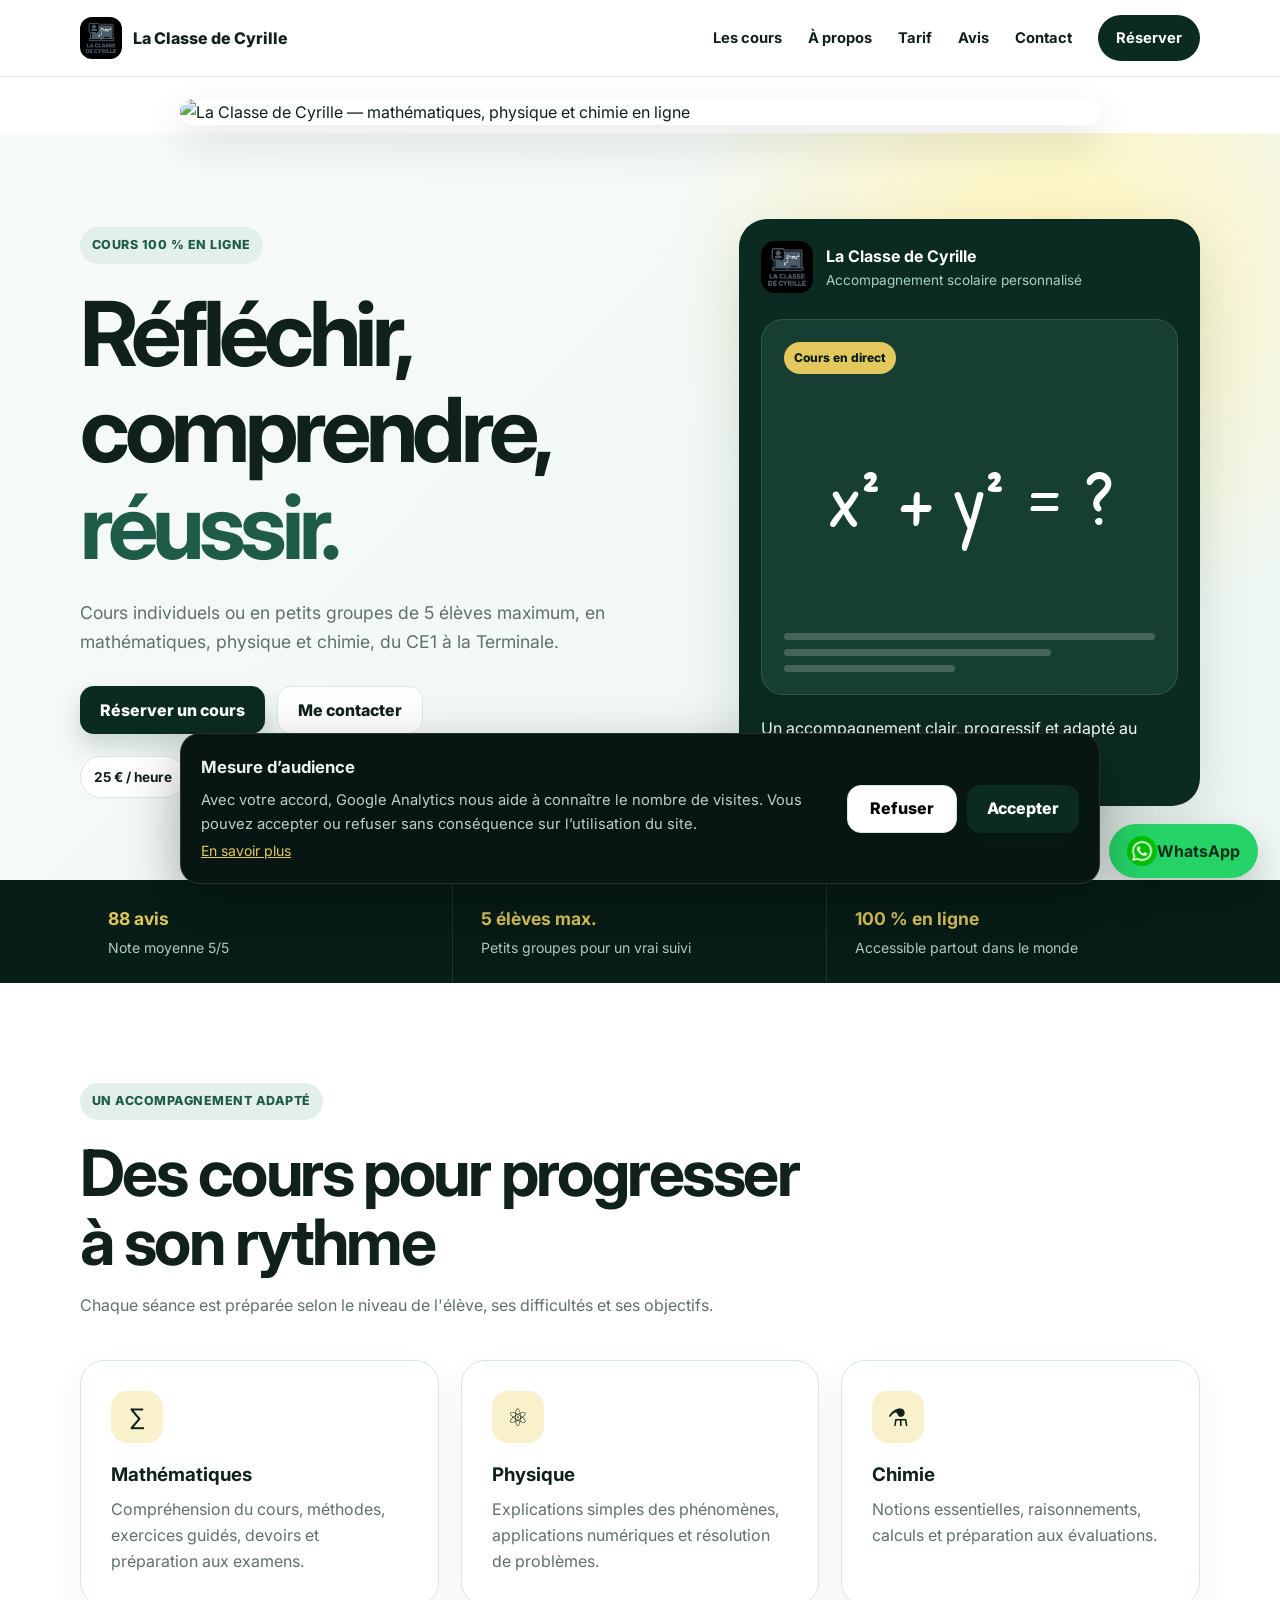
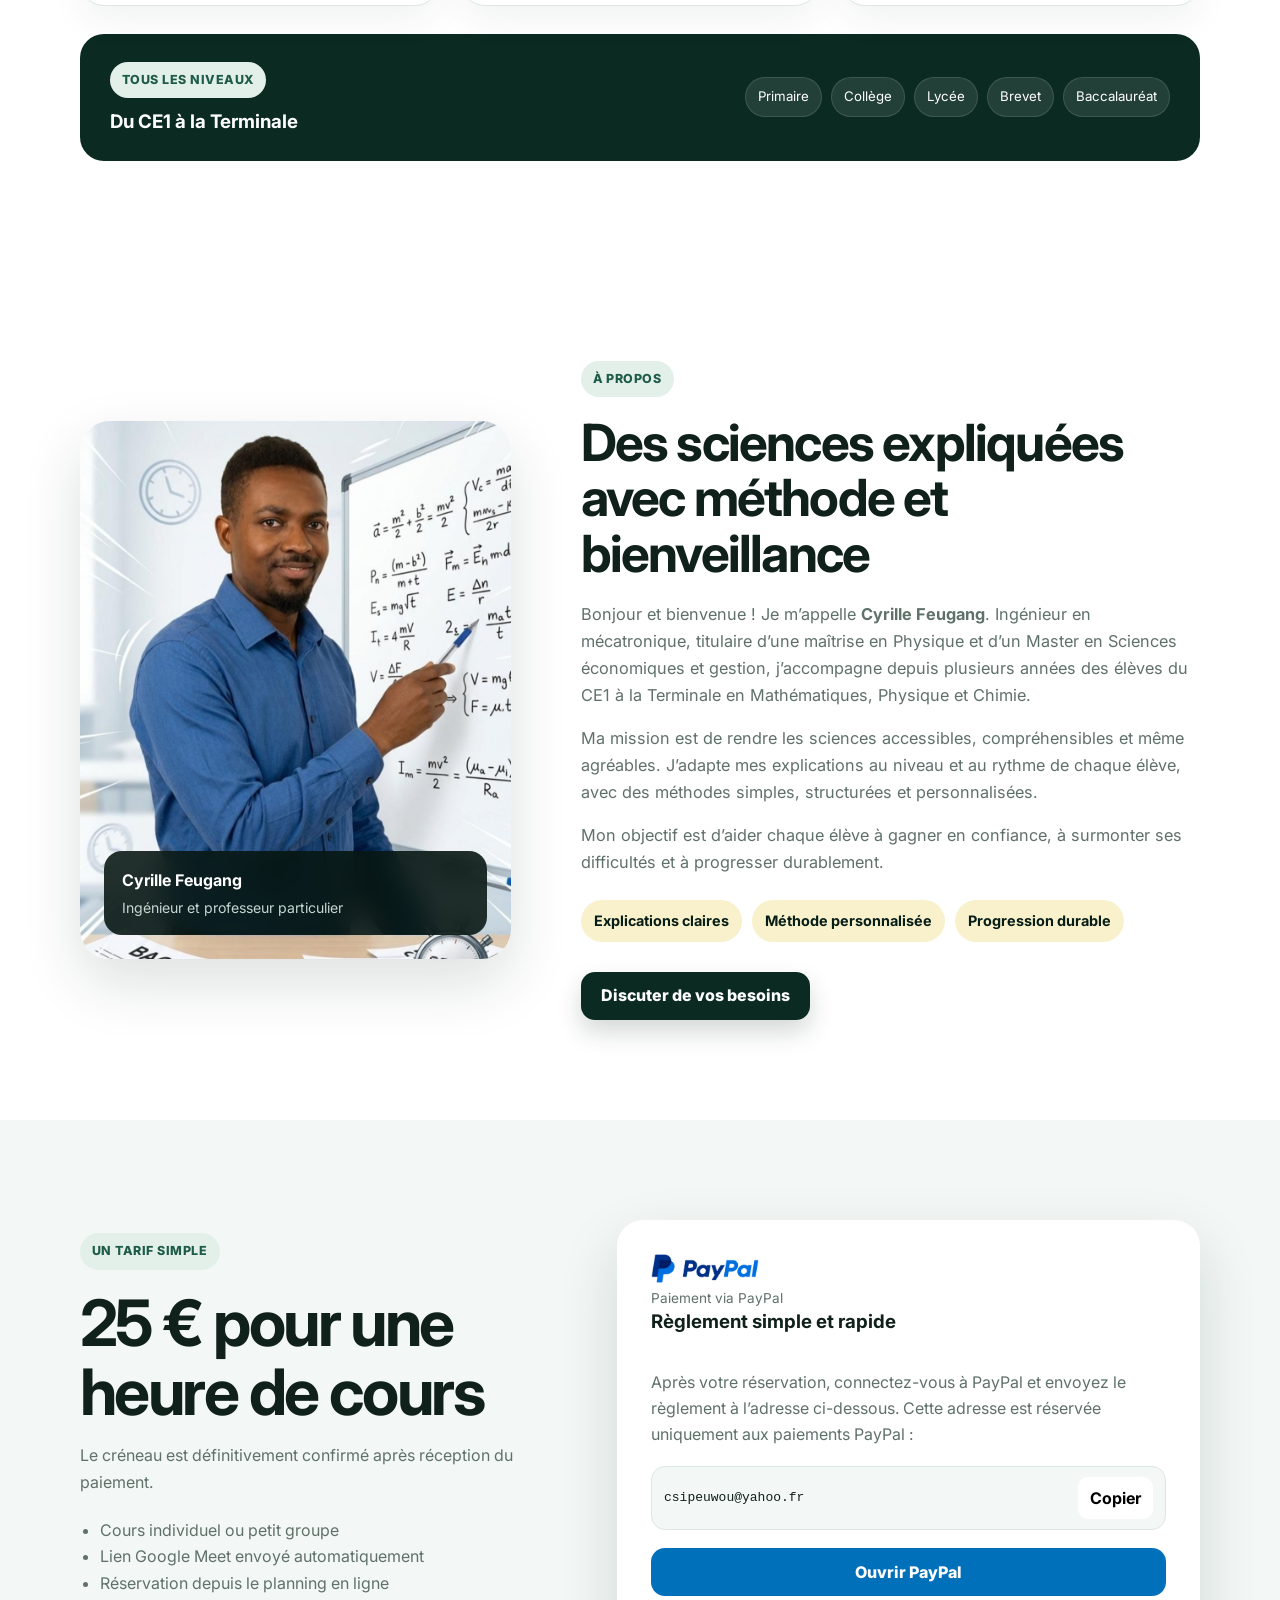
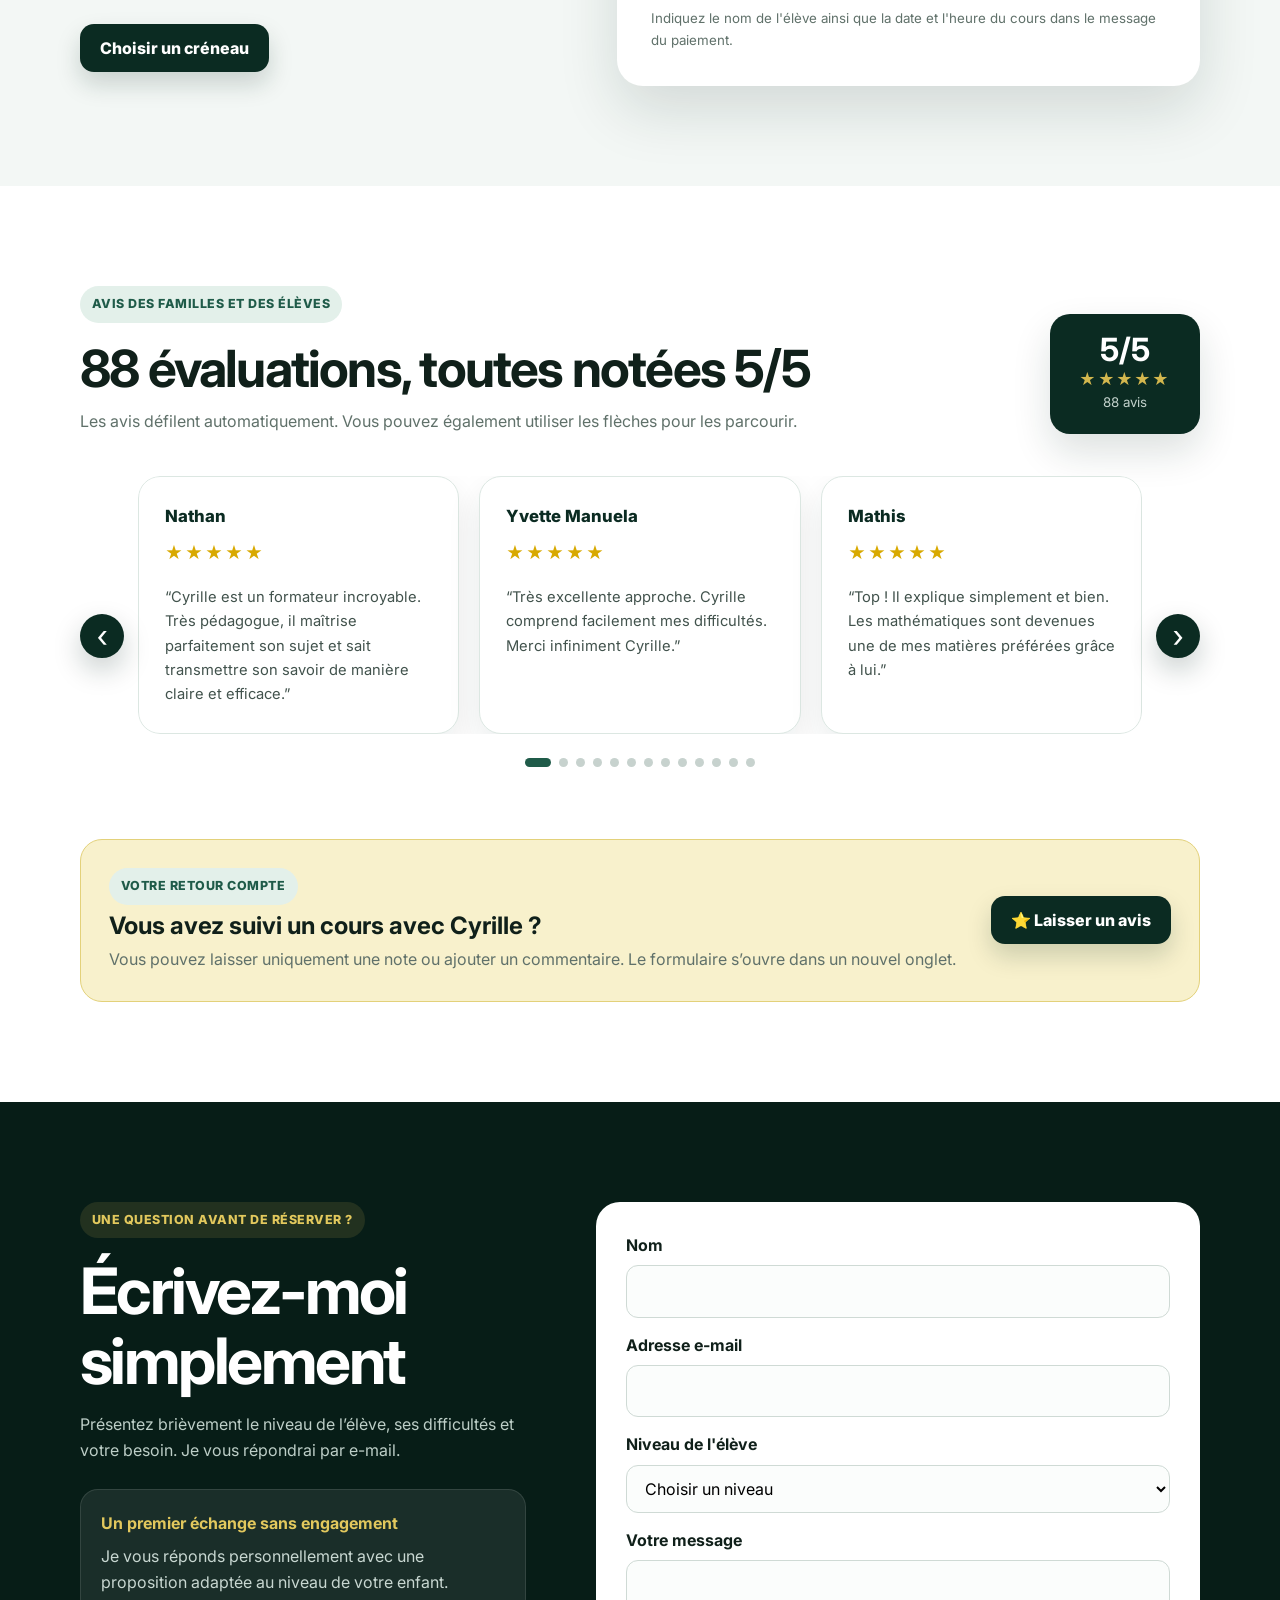
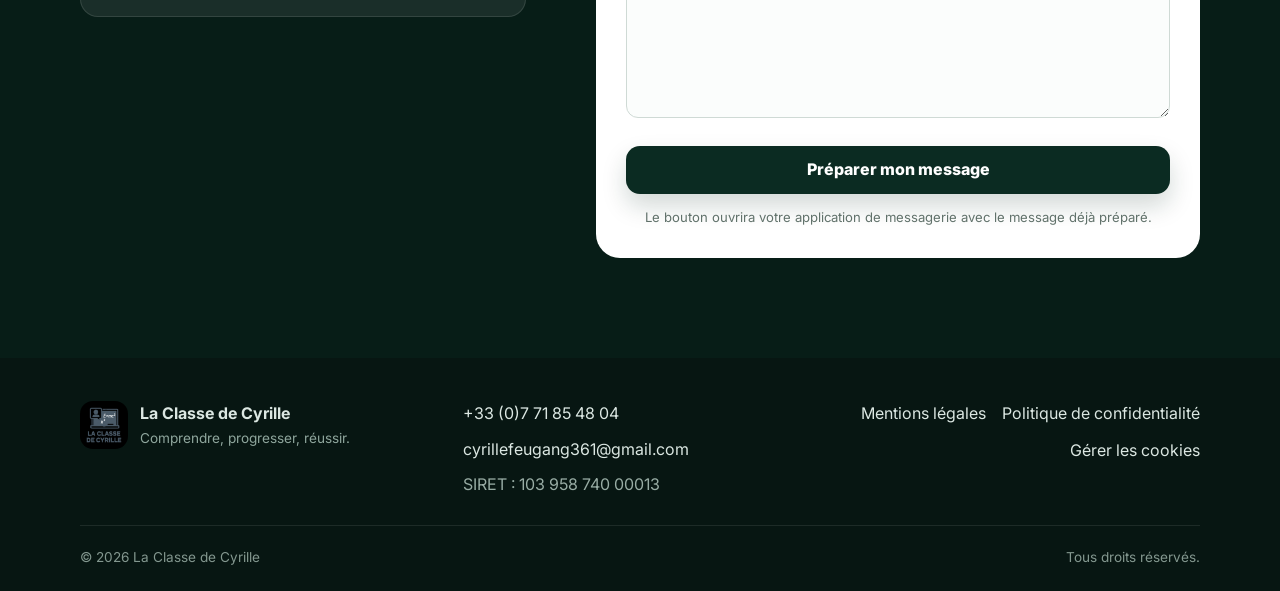
==== commit 8d6a9ac7: "Version 7 ajout du domain Modification du logo PayPal" ====
--- a/index.html
+++ b/index.html
@@ -5,10 +5,12 @@
   <meta name="viewport" content="width=device-width, initial-scale=1">
   <meta name="description" content="Cours particuliers en ligne de mathématiques, physique et chimie, du CE1 à la Terminale. Cours individuels ou en petits groupes de 5 élèves maximum.">
   <meta name="theme-color" content="#0b2b22">
+  <link rel="canonical" href="https://laclassedecyrille.fr/">
   <meta property="og:title" content="La Classe de Cyrille | Cours particuliers en ligne">
   <meta property="og:description" content="Mathématiques, physique et chimie du CE1 à la Terminale, en cours individuels ou en petits groupes.">
   <meta property="og:type" content="website">
-  <meta property="og:image" content="assets/banner.png">
+  <meta property="og:url" content="https://laclassedecyrille.fr/">
+  <meta property="og:image" content="https://laclassedecyrille.fr/assets/banner.png">
   <title>La Classe de Cyrille | Cours particuliers en ligne</title>
   <link rel="icon" type="image/png" href="assets/logo.png">
   <link rel="preconnect" href="https://fonts.googleapis.com">
@@ -226,7 +228,7 @@
             <article class="review-slide" aria-label="Avis de Charles, 5 étoiles">
               <span class="review-name">Charles</span>
               <span class="stars" aria-label="5 étoiles sur 5">★★★★★</span>
-              <p class="review-comment review-comment-empty">Cyrille est un formateur incroyable. Un vrai « skill killer « .</p>
+              <p class="review-comment review-comment-empty">Une note de 5/5 laissée après un cours.</p>
             </article>
             <article class="review-slide" aria-label="Avis de Gysèle, 5 étoiles">
               <span class="review-name">Gysèle</span>
--- a/css/style.css
+++ b/css/style.css
@@ -240,9 +240,10 @@
 
 /* Logos PayPal et WhatsApp */
 .paypal-mark { display: flex; align-items: center; justify-content: flex-start; width: 100%; height: auto; background: transparent; border-radius: 0; margin-bottom: 4px; }
-.paypal-mark img { display: block; width: min(210px, 58%); height: auto; object-fit: contain; }
+.paypal-mark img { display: block; width: 108px; max-width: 34%; height: auto; object-fit: contain; }
 .whatsapp-float img { width: 30px; height: 30px; object-fit: contain; flex: 0 0 auto; }
 @media (max-width: 600px) {
+  .paypal-mark img { width: 92px; max-width: 38%; }
   .whatsapp-float strong { display: none; }
   .whatsapp-float { width: 54px; height: 54px; min-height: 54px; padding: 0; justify-content: center; border-radius: 50%; }
   .whatsapp-float img { width: 34px; height: 34px; }
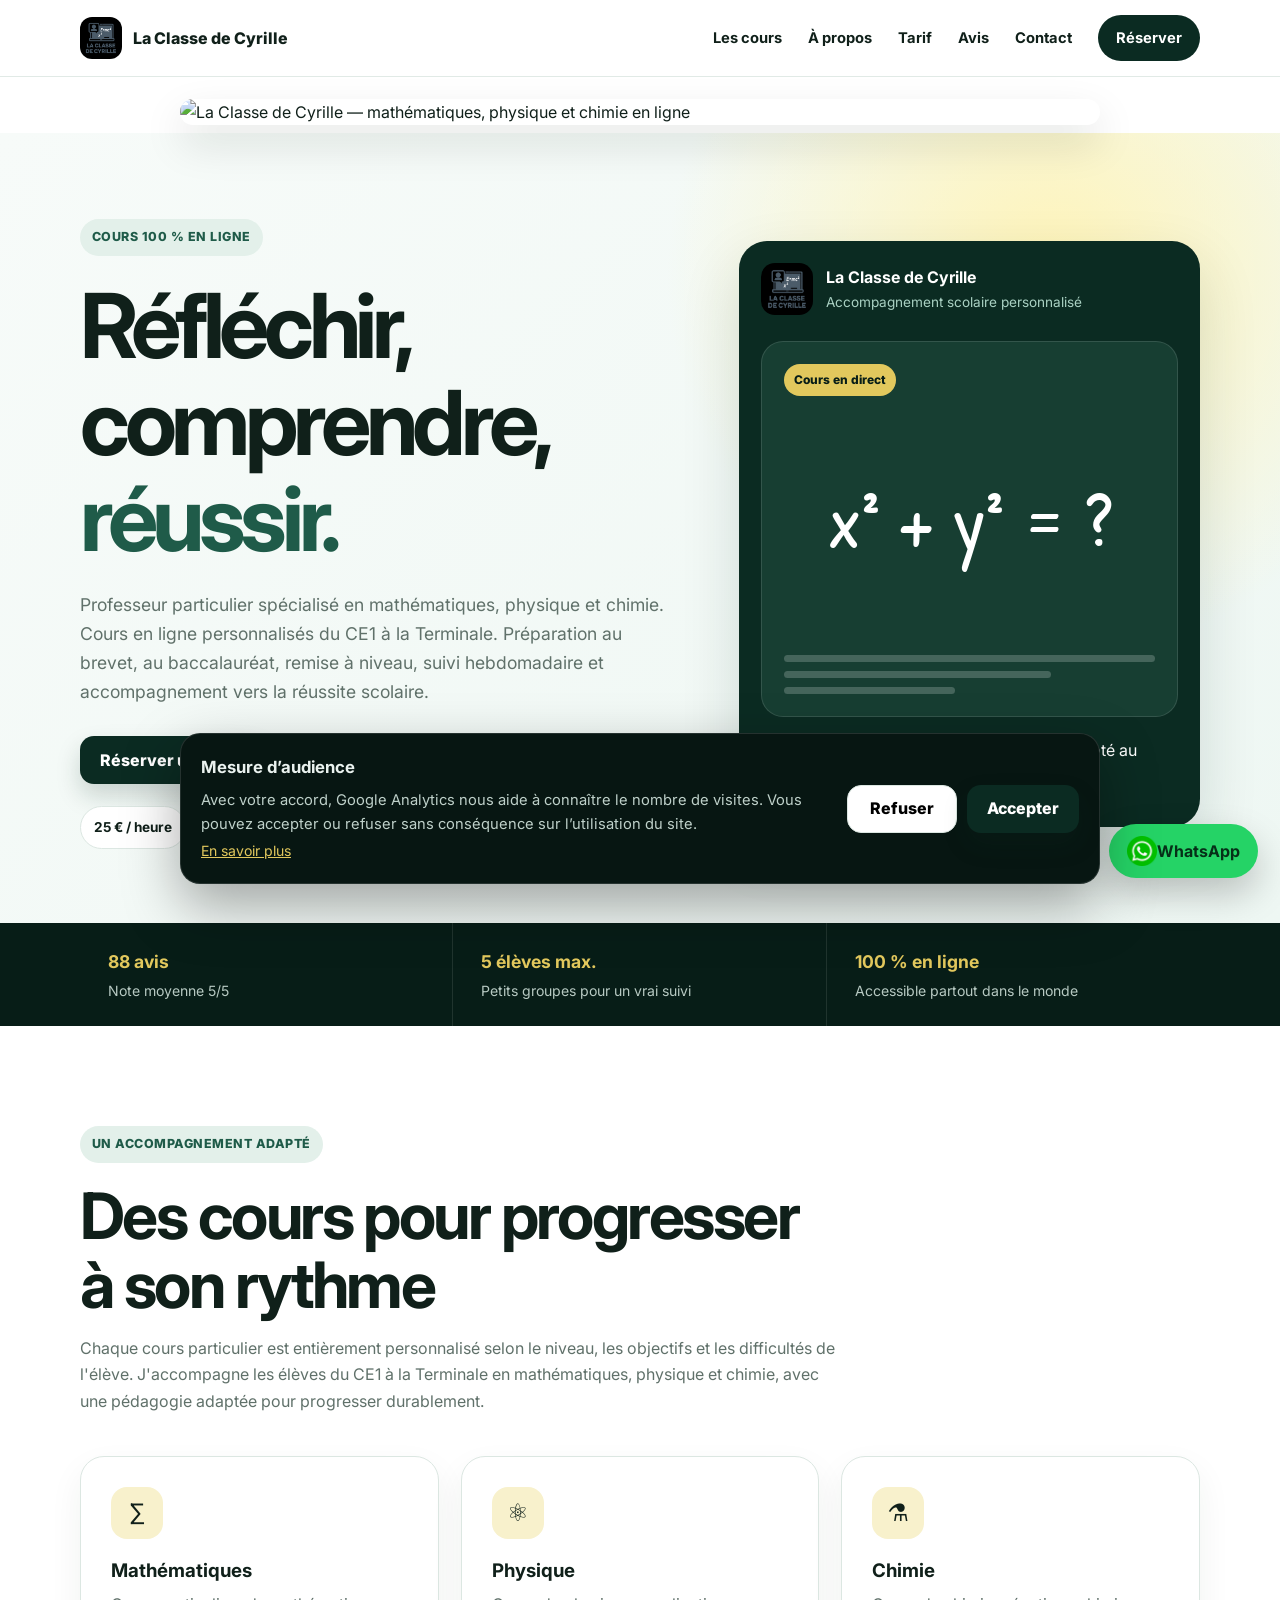
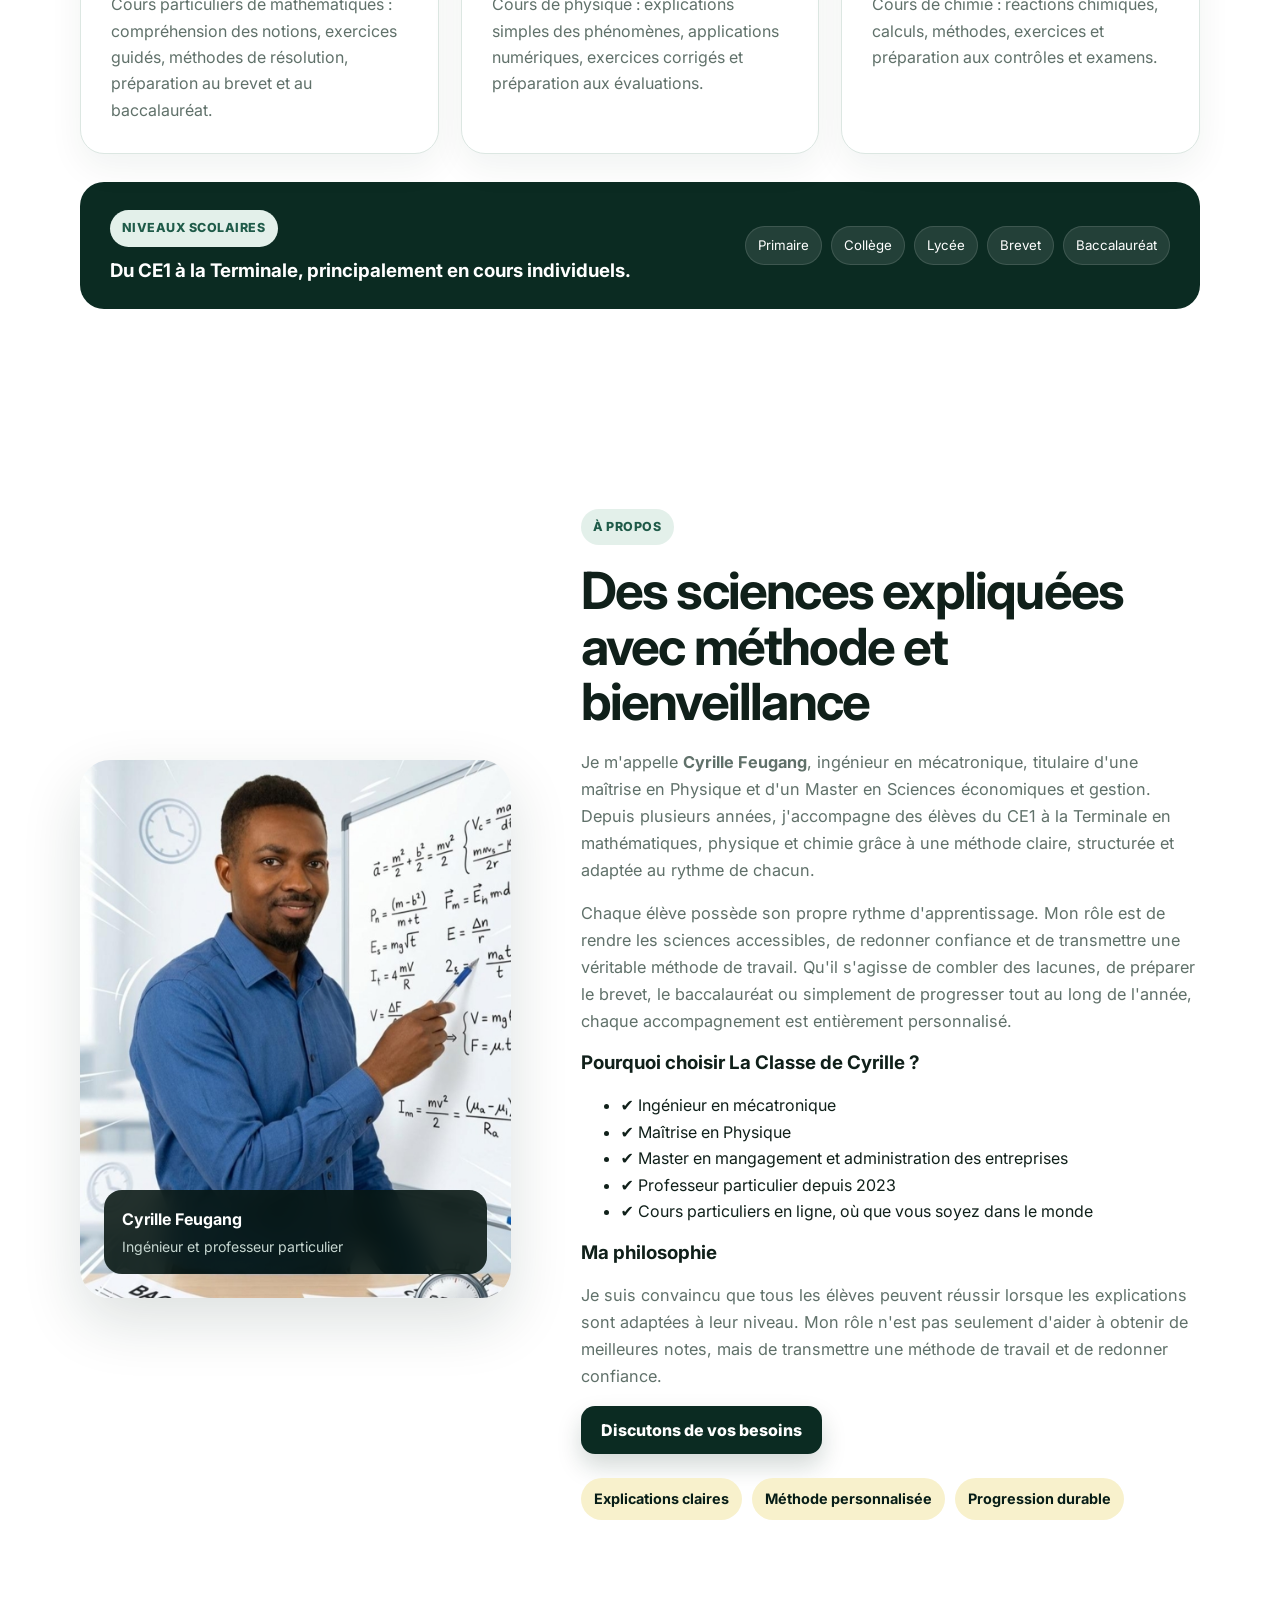
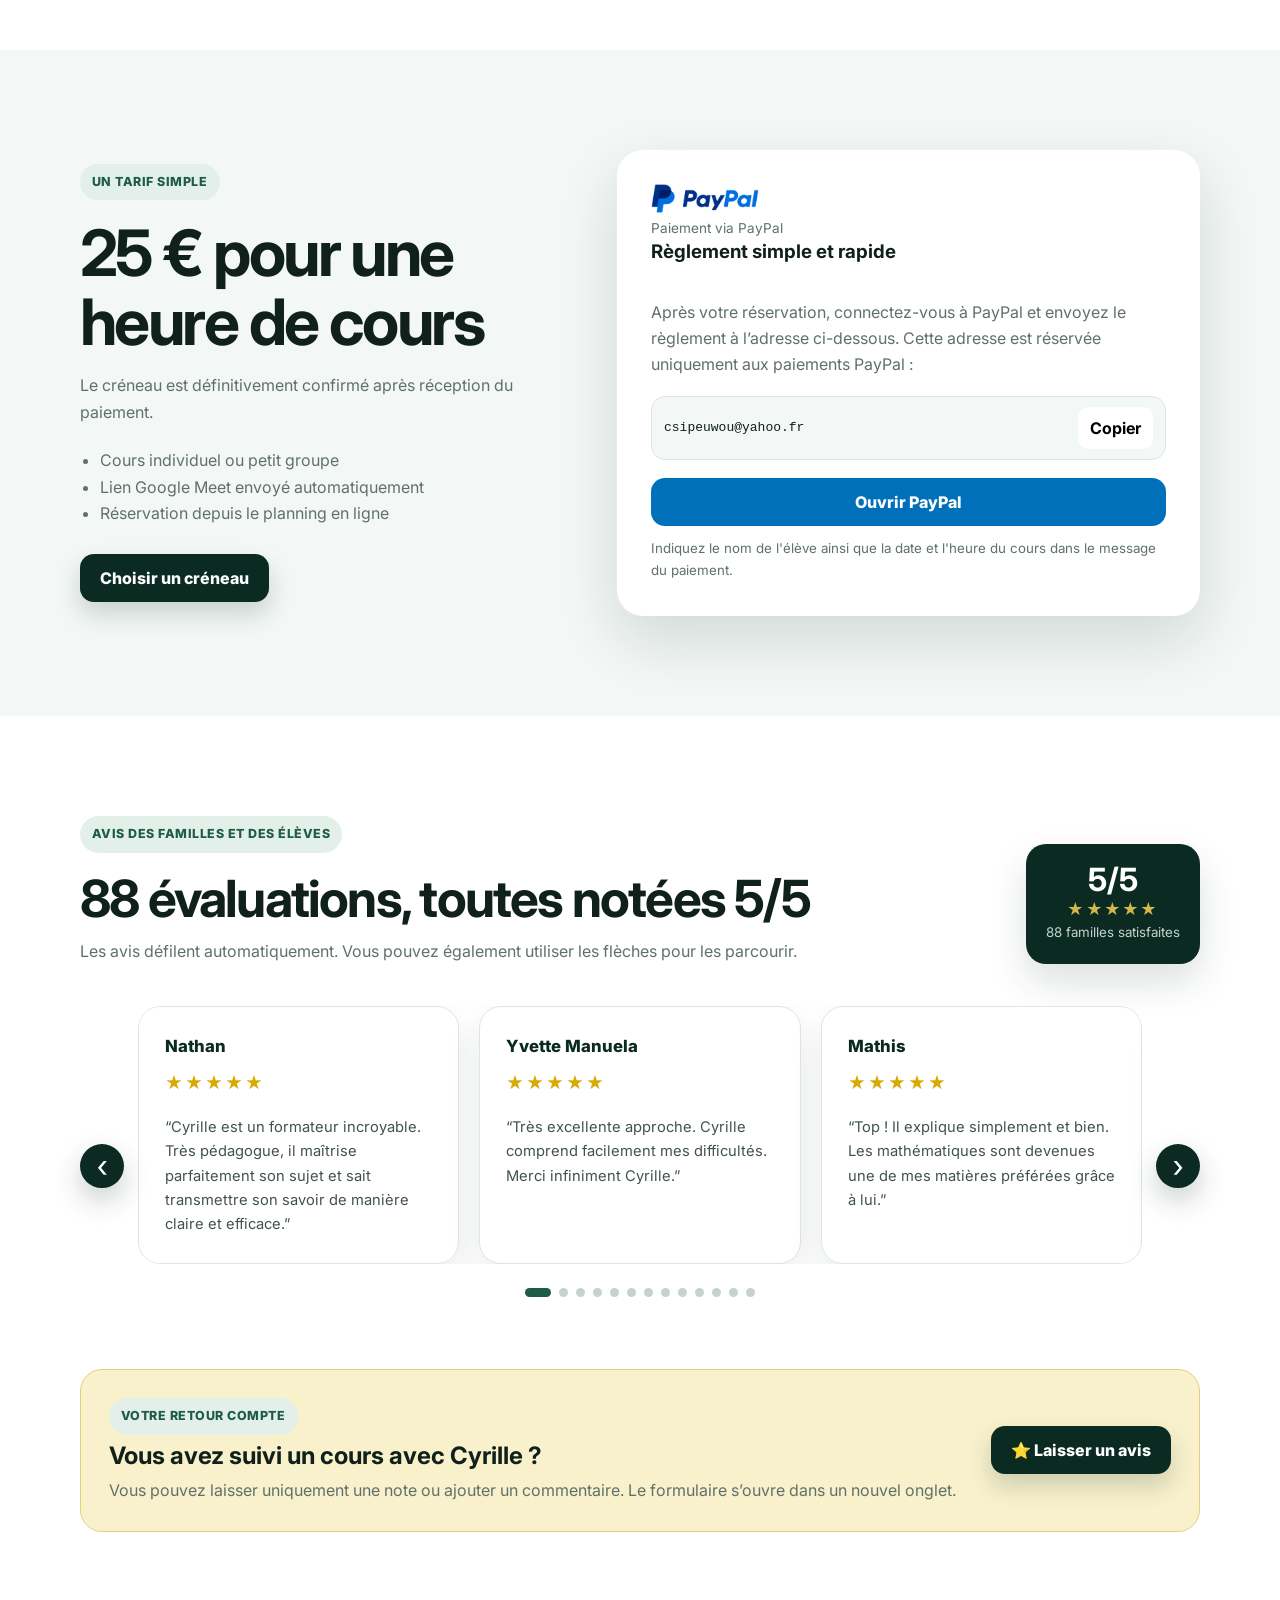
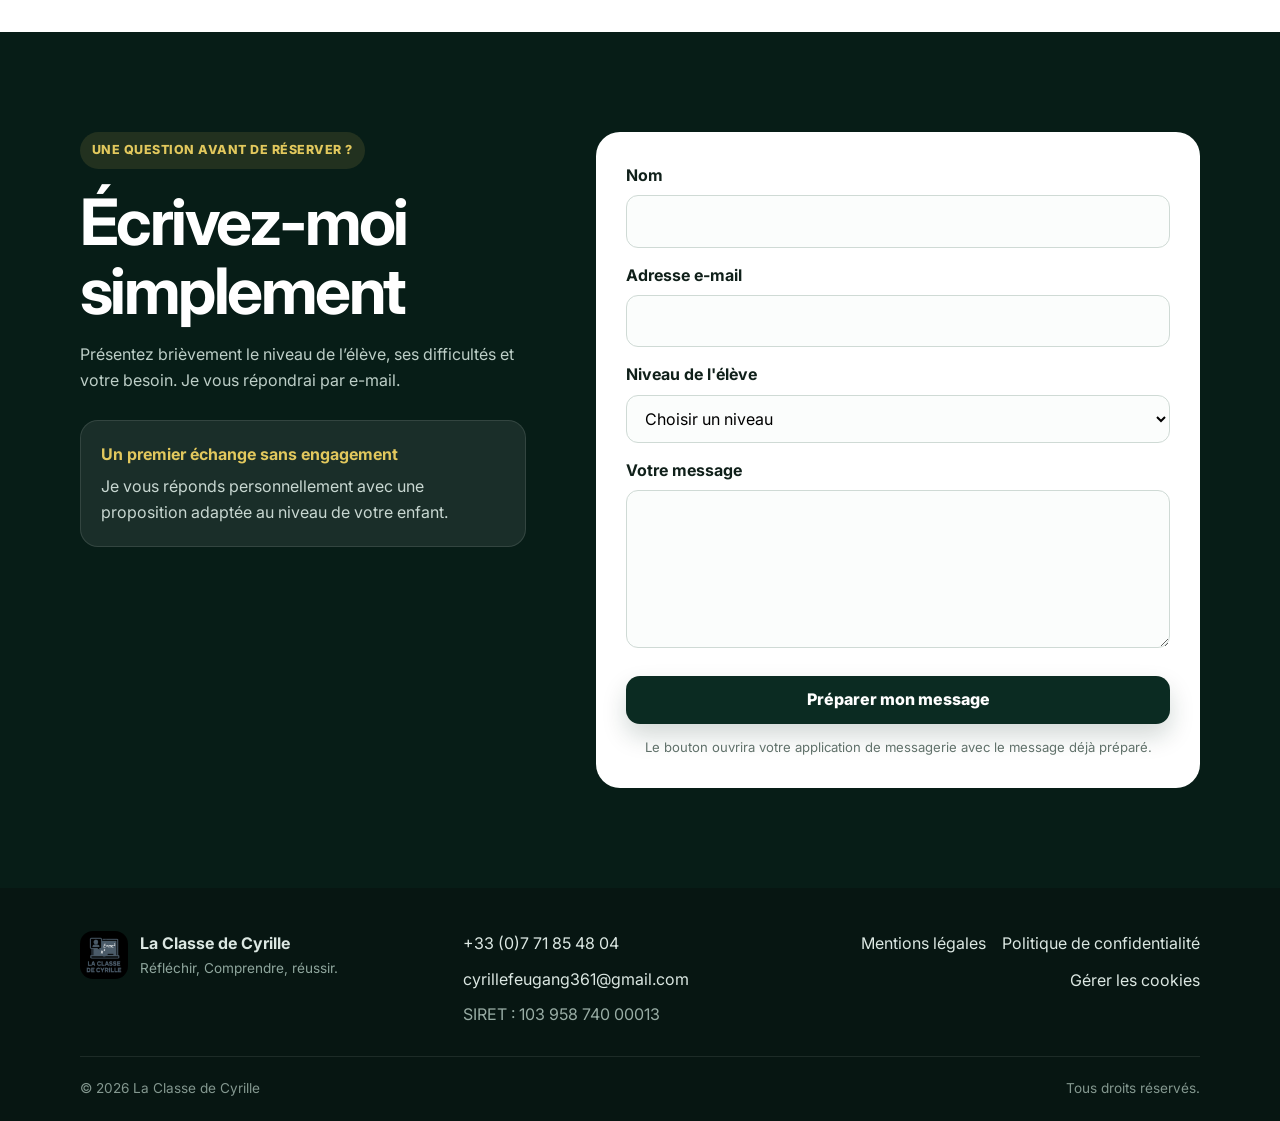
==== commit 0bedf3d2: "SEO intégré" ====
--- a/index.html
+++ b/index.html
@@ -3,20 +3,24 @@
 <head>
   <meta charset="utf-8">
   <meta name="viewport" content="width=device-width, initial-scale=1">
-  <meta name="description" content="Cours particuliers en ligne de mathématiques, physique et chimie, du CE1 à la Terminale. Cours individuels ou en petits groupes de 5 élèves maximum.">
+  <meta name="description" content="Professeur particulier de mathématiques, physique et chimie. Cours en ligne du CE1 à la Terminale. Accompagnement personnalisé, préparation au brevet et au baccalauréat, remise à niveau et suivi tout au long de l'année scolaire.">
   <meta name="theme-color" content="#0b2b22">
   <link rel="canonical" href="https://laclassedecyrille.fr/">
-  <meta property="og:title" content="La Classe de Cyrille | Cours particuliers en ligne">
-  <meta property="og:description" content="Mathématiques, physique et chimie du CE1 à la Terminale, en cours individuels ou en petits groupes.">
+  <meta property="og:title" content="Cours particuliers de mathématiques, physique et chimie | La Classe de Cyrille">
+  <meta property="og:description" content="Professeur particulier en ligne du CE1 à la Terminale. Mathématiques, physique et chimie. Préparation au brevet, au bac et remise à niveau.">
   <meta property="og:type" content="website">
   <meta property="og:url" content="https://laclassedecyrille.fr/">
   <meta property="og:image" content="https://laclassedecyrille.fr/assets/banner.png">
-  <title>La Classe de Cyrille | Cours particuliers en ligne</title>
-  <link rel="icon" type="image/png" href="assets/logo.png">
+  <title>Cours particuliers de mathématiques, physique et chimie en ligne | CE1 à Terminale | La Classe de Cyrille</title>
   <link rel="preconnect" href="https://fonts.googleapis.com">
   <link rel="preconnect" href="https://fonts.gstatic.com" crossorigin>
   <link href="https://fonts.googleapis.com/css2?family=Inter:wght@400;500;600;700;800&family=Patrick+Hand&display=swap" rel="stylesheet">
   <link rel="stylesheet" href="css/style.css">
+  <link rel="icon" href="/favicon.ico" sizes="any">
+  <link rel="icon" type="image/png" sizes="32x32" href="/favicon-32x32.png">
+  <link rel="icon" type="image/png" sizes="16x16" href="/favicon-16x16.png">
+  <link rel="apple-touch-icon" href="/apple-touch-icon.png">
+  <link rel="manifest" href="/site.webmanifest">
 </head>
 <body>
   <a class="skip-link" href="#contenu">Aller au contenu</a>
@@ -56,7 +60,10 @@
         <div class="hero-copy reveal">
           <span class="eyebrow">Cours 100 % en ligne</span>
           <h1>Réfléchir, comprendre, <span>réussir.</span></h1>
-          <p class="hero-lead">Cours individuels ou en petits groupes de 5 élèves maximum, en mathématiques, physique et chimie, du CE1 à la Terminale.</p>
+          <p class="hero-lead">
+		  Professeur particulier spécialisé en mathématiques, physique et chimie.
+          Cours en ligne personnalisés du CE1 à la Terminale.
+          Préparation au brevet, au baccalauréat, remise à niveau, suivi hebdomadaire et accompagnement vers la réussite scolaire.</p>
           <div class="hero-actions">
             <a class="button button-primary" href="https://calendar.app.google/67fJSmLP7imWwG347" target="_blank" rel="noopener">Réserver un cours</a>
             <a class="button button-secondary" href="#contact">Me contacter</a>
@@ -100,31 +107,31 @@
         <div class="section-heading reveal">
           <span class="eyebrow">Un accompagnement adapté</span>
           <h2>Des cours pour progresser à son rythme</h2>
-          <p>Chaque séance est préparée selon le niveau de l'élève, ses difficultés et ses objectifs.</p>
+          <p>Chaque cours particulier est entièrement personnalisé selon le niveau, les objectifs et les difficultés de l'élève. J'accompagne les élèves du CE1 à la Terminale en mathématiques, physique et chimie, avec une pédagogie adaptée pour progresser durablement.</p>
         </div>
 
         <div class="cards-grid">
           <article class="feature-card reveal">
             <div class="icon">∑</div>
             <h3>Mathématiques</h3>
-            <p>Compréhension du cours, méthodes, exercices guidés, devoirs et préparation aux examens.</p>
+            <p>Cours particuliers de mathématiques : compréhension des notions, exercices guidés, méthodes de résolution, préparation au brevet et au baccalauréat.</p>
           </article>
           <article class="feature-card reveal">
             <div class="icon">⚛</div>
             <h3>Physique</h3>
-            <p>Explications simples des phénomènes, applications numériques et résolution de problèmes.</p>
+            <p>Cours de physique : explications simples des phénomènes, applications numériques, exercices corrigés et préparation aux évaluations.</p>
           </article>
           <article class="feature-card reveal">
             <div class="icon">⚗</div>
             <h3>Chimie</h3>
-            <p>Notions essentielles, raisonnements, calculs et préparation aux évaluations.</p>
+            <p>Cours de chimie : réactions chimiques, calculs, méthodes, exercices et préparation aux contrôles et examens.</p>
           </article>
         </div>
 
         <div class="levels-panel reveal">
           <div>
-            <span class="eyebrow">Tous les niveaux</span>
-            <h3>Du CE1 à la Terminale</h3>
+            <span class="eyebrow">Niveaux scolaires</span>
+            <h3>Du CE1 à la Terminale, principalement en cours individuels.</h3>
           </div>
           <div class="level-chips" aria-label="Niveaux proposés">
             <span>Primaire</span><span>Collège</span><span>Lycée</span><span>Brevet</span><span>Baccalauréat</span>
@@ -134,26 +141,79 @@
     </section>
 
     <section id="apropos" class="section section-about">
-      <div class="container about-grid">
-        <div class="about-photo reveal">
-          <img src="assets/photo.jpg" alt="Cyrille Feugang, professeur de mathématiques, physique et chimie">
-          <div class="about-badge"><strong>Cyrille Feugang</strong><span>Ingénieur et professeur particulier</span></div>
-        </div>
-        <div class="about-copy reveal">
-          <span class="eyebrow">À propos</span>
-          <h2>Des sciences expliquées avec méthode et bienveillance</h2>
-          <p>Bonjour et bienvenue ! Je m’appelle <strong>Cyrille Feugang</strong>. Ingénieur en mécatronique, titulaire d’une maîtrise en Physique et d’un Master en Sciences économiques et gestion, j’accompagne depuis plusieurs années des élèves du CE1 à la Terminale en Mathématiques, Physique et Chimie.</p>
-          <p>Ma mission est de rendre les sciences accessibles, compréhensibles et même agréables. J’adapte mes explications au niveau et au rythme de chaque élève, avec des méthodes simples, structurées et personnalisées.</p>
-          <p>Mon objectif est d’aider chaque élève à gagner en confiance, à surmonter ses difficultés et à progresser durablement.</p>
-          <div class="about-values">
-            <span>Explications claires</span>
-            <span>Méthode personnalisée</span>
-            <span>Progression durable</span>
-          </div>
-          <a class="button button-primary" href="#contact">Discuter de vos besoins</a>
-        </div>
-      </div>
-    </section>
+  <div class="container about-grid">
+
+    <div class="about-photo reveal">
+      <img
+        src="assets/photo.jpg"
+        alt="Cyrille Feugang, professeur de mathématiques, physique et chimie"
+      >
+
+      <div class="about-badge">
+        <strong>Cyrille Feugang</strong>
+        <span>Ingénieur et professeur particulier</span>
+      </div>
+    </div>
+
+    <div class="about-copy reveal">
+      <span class="eyebrow">À propos</span>
+
+      <h2>
+        Des sciences expliquées avec méthode et bienveillance
+      </h2>
+
+      <p>
+        Je m'appelle <strong>Cyrille Feugang</strong>, ingénieur en mécatronique,
+        titulaire d'une maîtrise en Physique et d'un Master en Sciences
+        économiques et gestion. Depuis plusieurs années, j'accompagne des élèves
+        du CE1 à la Terminale en mathématiques, physique et chimie grâce à une
+        méthode claire, structurée et adaptée au rythme de chacun.
+      </p>
+
+      <p>
+        Chaque élève possède son propre rythme d'apprentissage. Mon rôle est de
+        rendre les sciences accessibles, de redonner confiance et de transmettre
+        une véritable méthode de travail. Qu'il s'agisse de combler des lacunes,
+        de préparer le brevet, le baccalauréat ou simplement de progresser tout
+        au long de l'année, chaque accompagnement est entièrement personnalisé.
+      </p>
+
+      <div class="about-credentials">
+        <h3>Pourquoi choisir La Classe de Cyrille ?</h3>
+
+        <ul class="credentials-list">
+          <li>✔ Ingénieur en mécatronique</li>
+          <li>✔ Maîtrise en Physique</li>
+          <li>✔ Master en mangagement et administration des entreprises</li>
+          <li>✔ Professeur particulier depuis 2023</li>
+          <li>✔ Cours particuliers en ligne, où que vous soyez dans le monde</li>
+        </ul>
+
+        <div class="about-philosophy">
+          <h3>Ma philosophie</h3>
+
+          <p>
+            Je suis convaincu que tous les élèves peuvent réussir lorsque les
+            explications sont adaptées à leur niveau. Mon rôle n'est pas seulement
+            d'aider à obtenir de meilleures notes, mais de transmettre une méthode
+            de travail et de redonner confiance.
+          </p>
+        </div>
+      </div>
+
+      <a class="button button-primary about-button" href="#contact">
+        Discutons de vos besoins
+      </a>
+
+      <div class="about-values">
+        <span>Explications claires</span>
+        <span>Méthode personnalisée</span>
+        <span>Progression durable</span>
+      </div>
+
+    </div>
+  </div>
+</section>
 
     <section id="tarif" class="section section-soft">
       <div class="container pricing-grid">
@@ -197,7 +257,7 @@
           <div class="reviews-score" aria-label="Note moyenne 5 sur 5, 88 avis">
             <strong>5/5</strong>
             <span class="stars">★★★★★</span>
-            <small>88 avis</small>
+            <small>88 familles satisfaites</small>
           </div>
         </div>
 
@@ -343,7 +403,7 @@
     <div class="container footer-grid footer-grid-pro">
       <div class="footer-brand">
         <img src="assets/logo.png" alt="">
-        <div><strong>La Classe de Cyrille</strong><span>Comprendre, progresser, réussir.</span></div>
+        <div><strong>La Classe de Cyrille</strong><span>Réfléchir, Comprendre, réussir.</span></div>
       </div>
       <div class="footer-contact">
         <a href="tel:+33771854804">+33 (0)7 71 85 48 04</a>
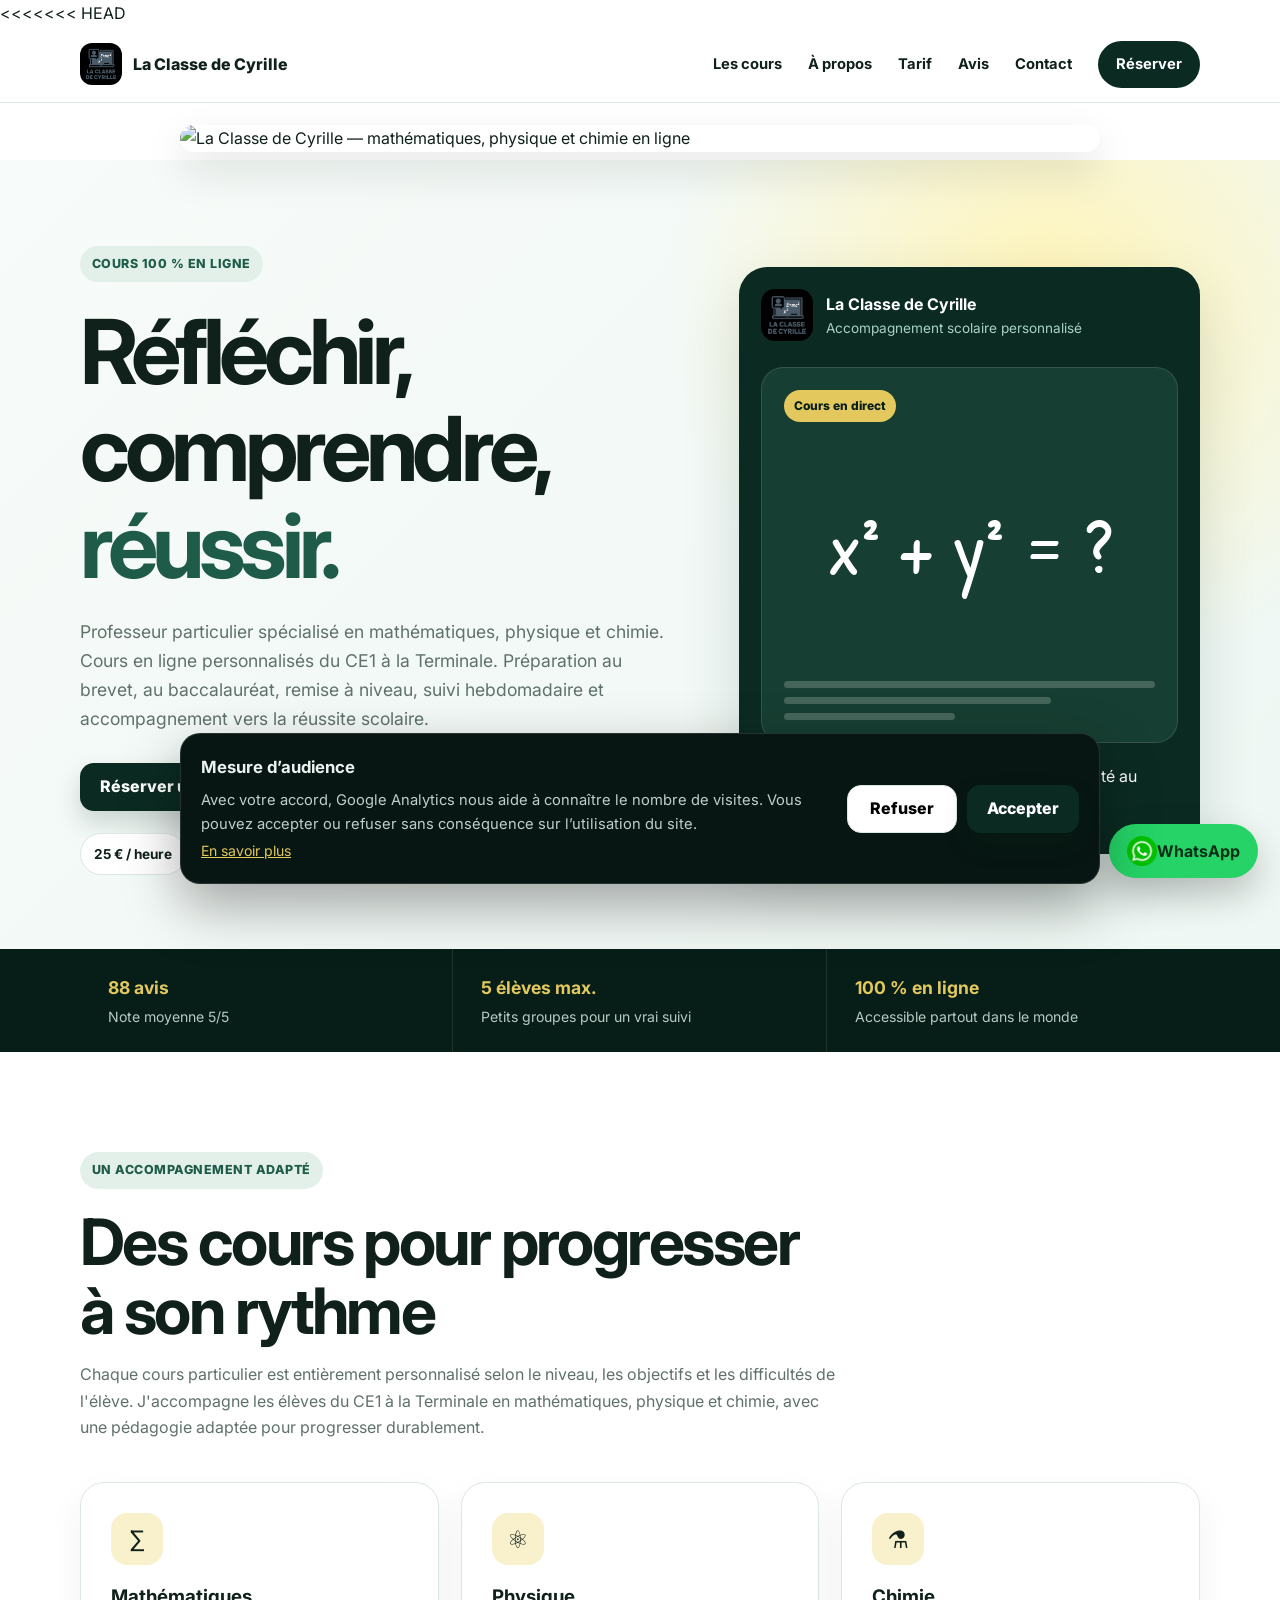
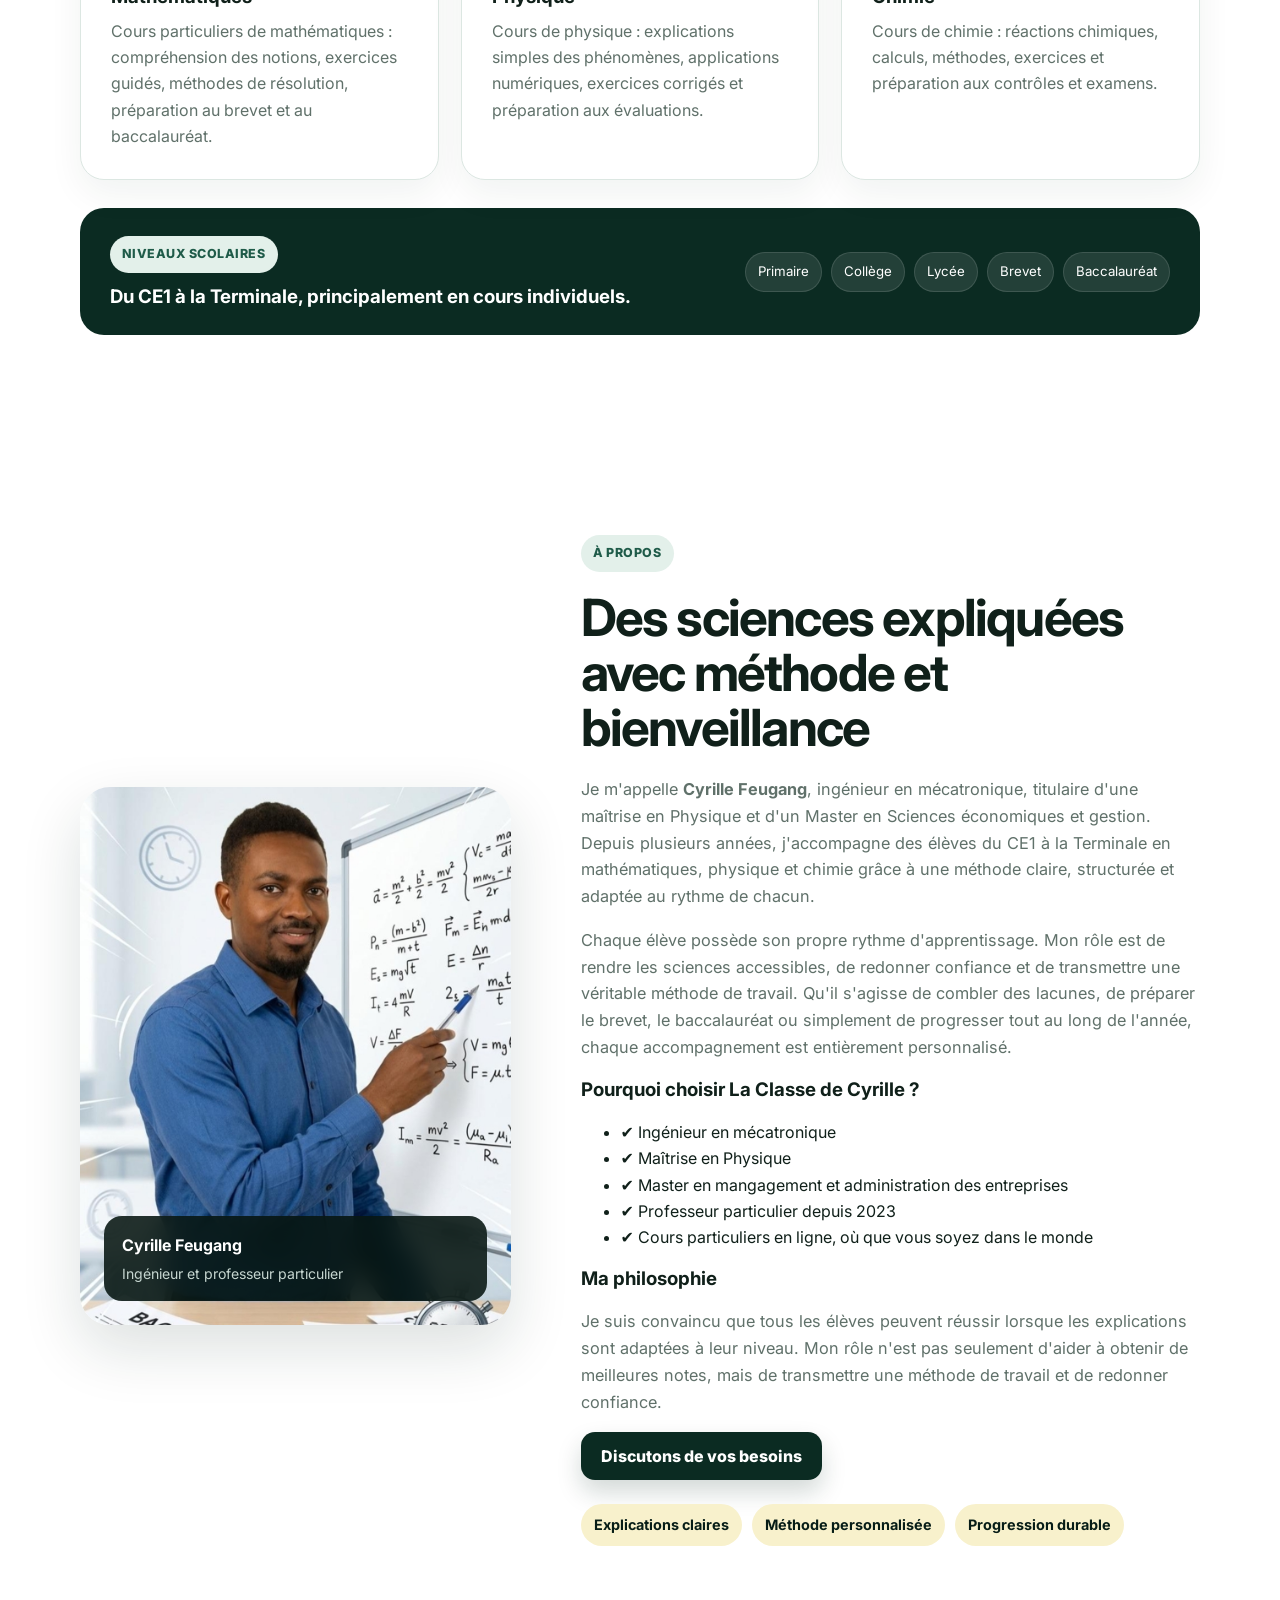
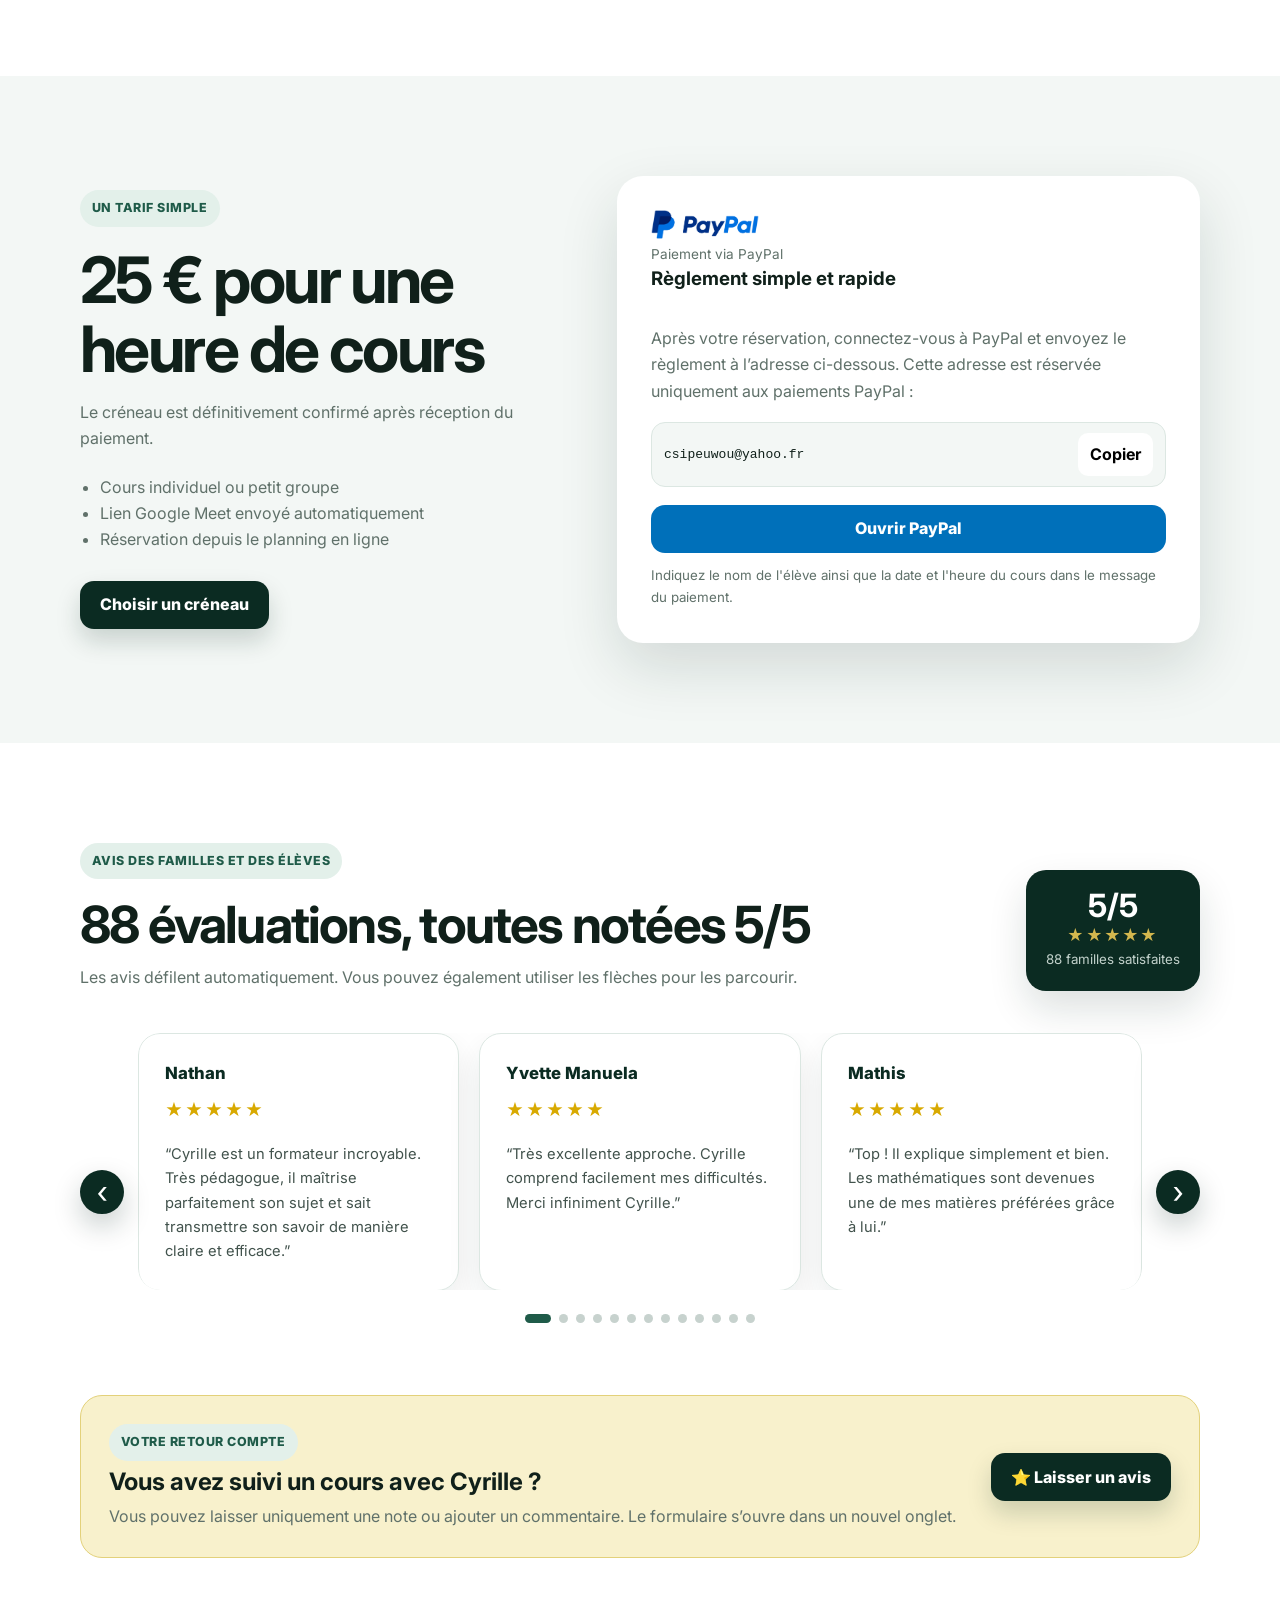
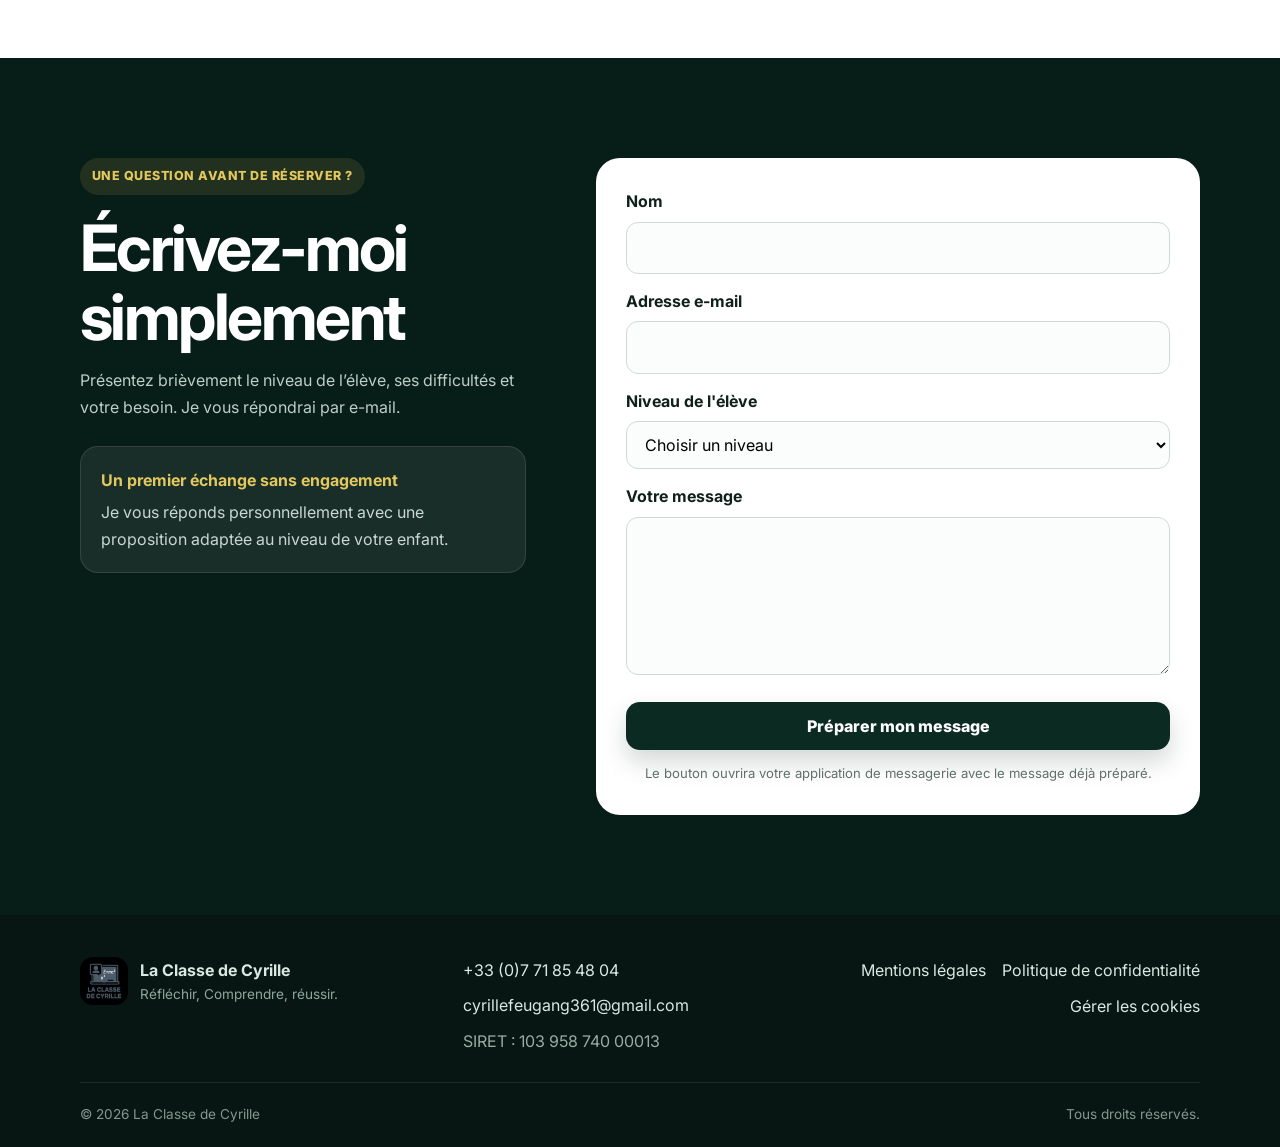
==== commit 966c8306: "Update index.html" ====
--- a/index.html
+++ b/index.html
@@ -11,6 +11,7 @@
   <meta property="og:type" content="website">
   <meta property="og:url" content="https://laclassedecyrille.fr/">
   <meta property="og:image" content="https://laclassedecyrille.fr/assets/banner.png">
+<<<<<<< HEAD
   <title>Cours particuliers de mathématiques, physique et chimie en ligne | CE1 à Terminale | La Classe de Cyrille</title>
   <link rel="preconnect" href="https://fonts.googleapis.com">
   <link rel="preconnect" href="https://fonts.gstatic.com" crossorigin>
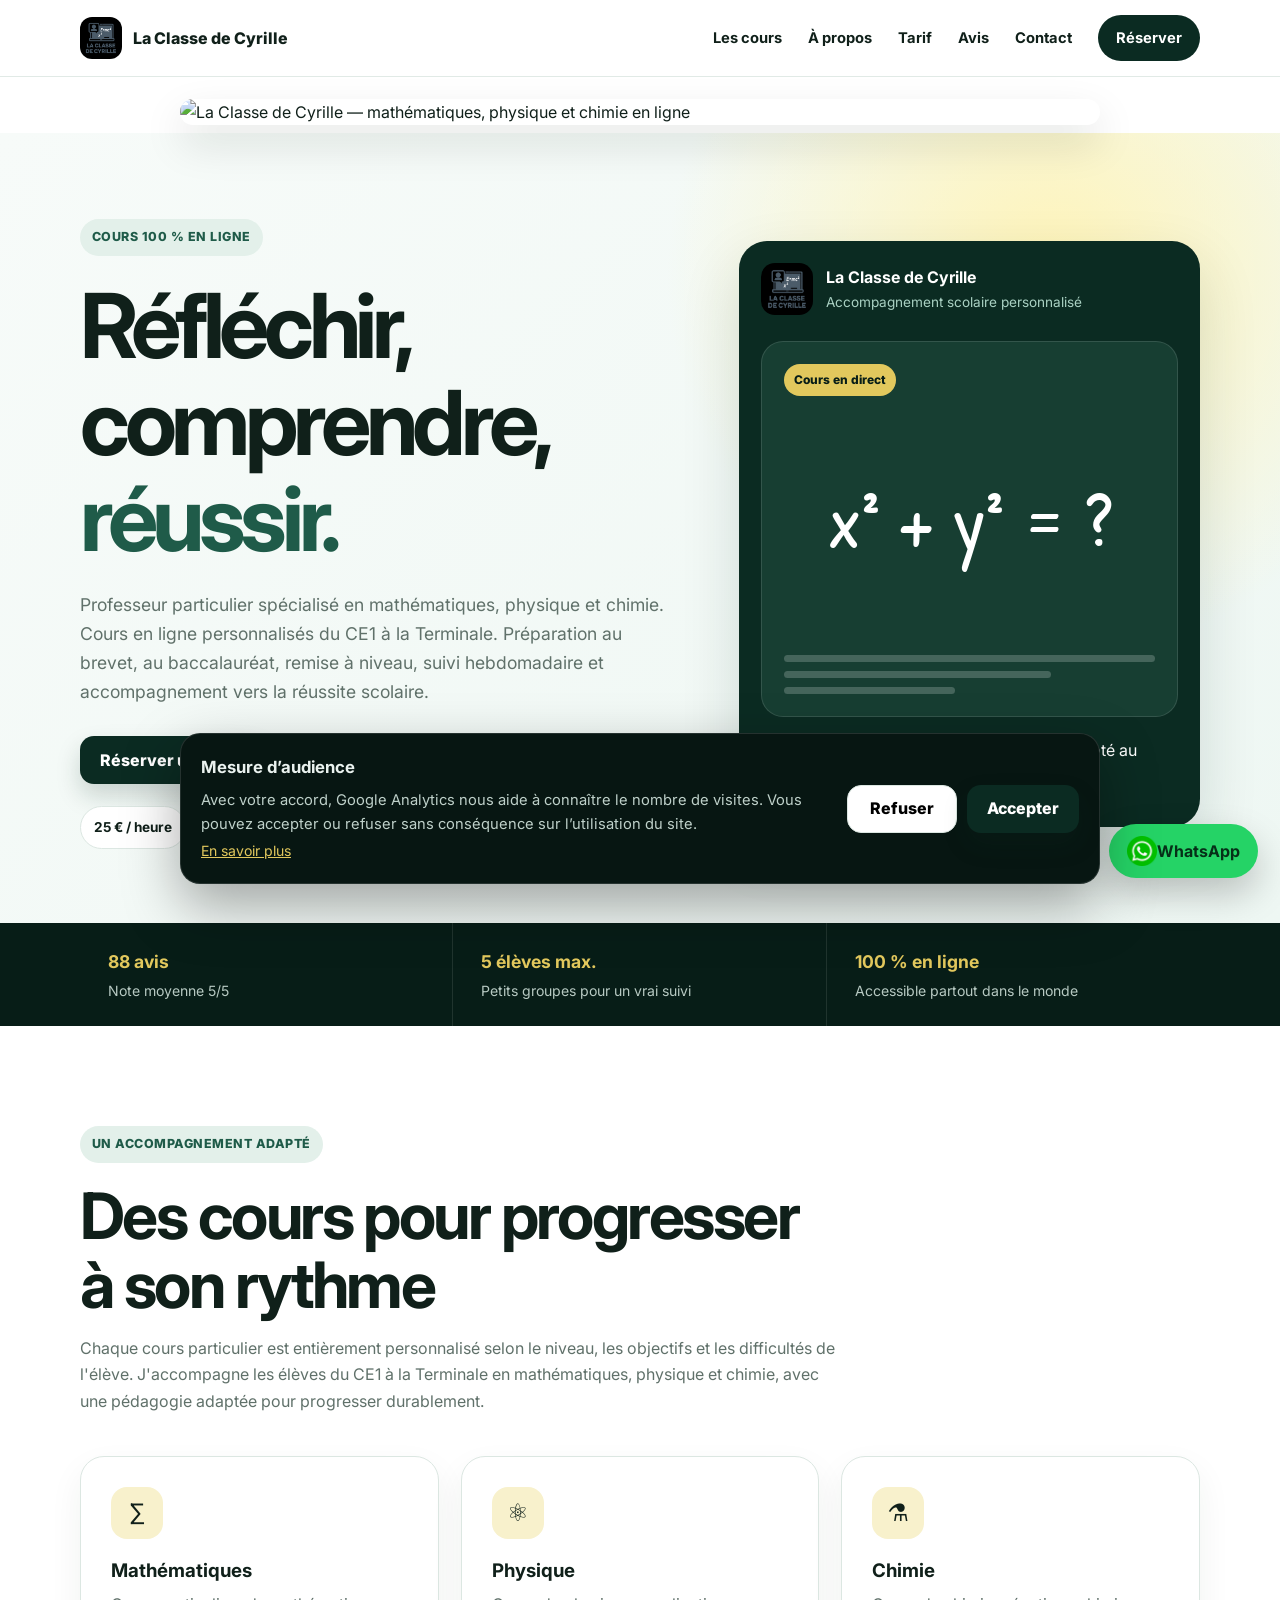
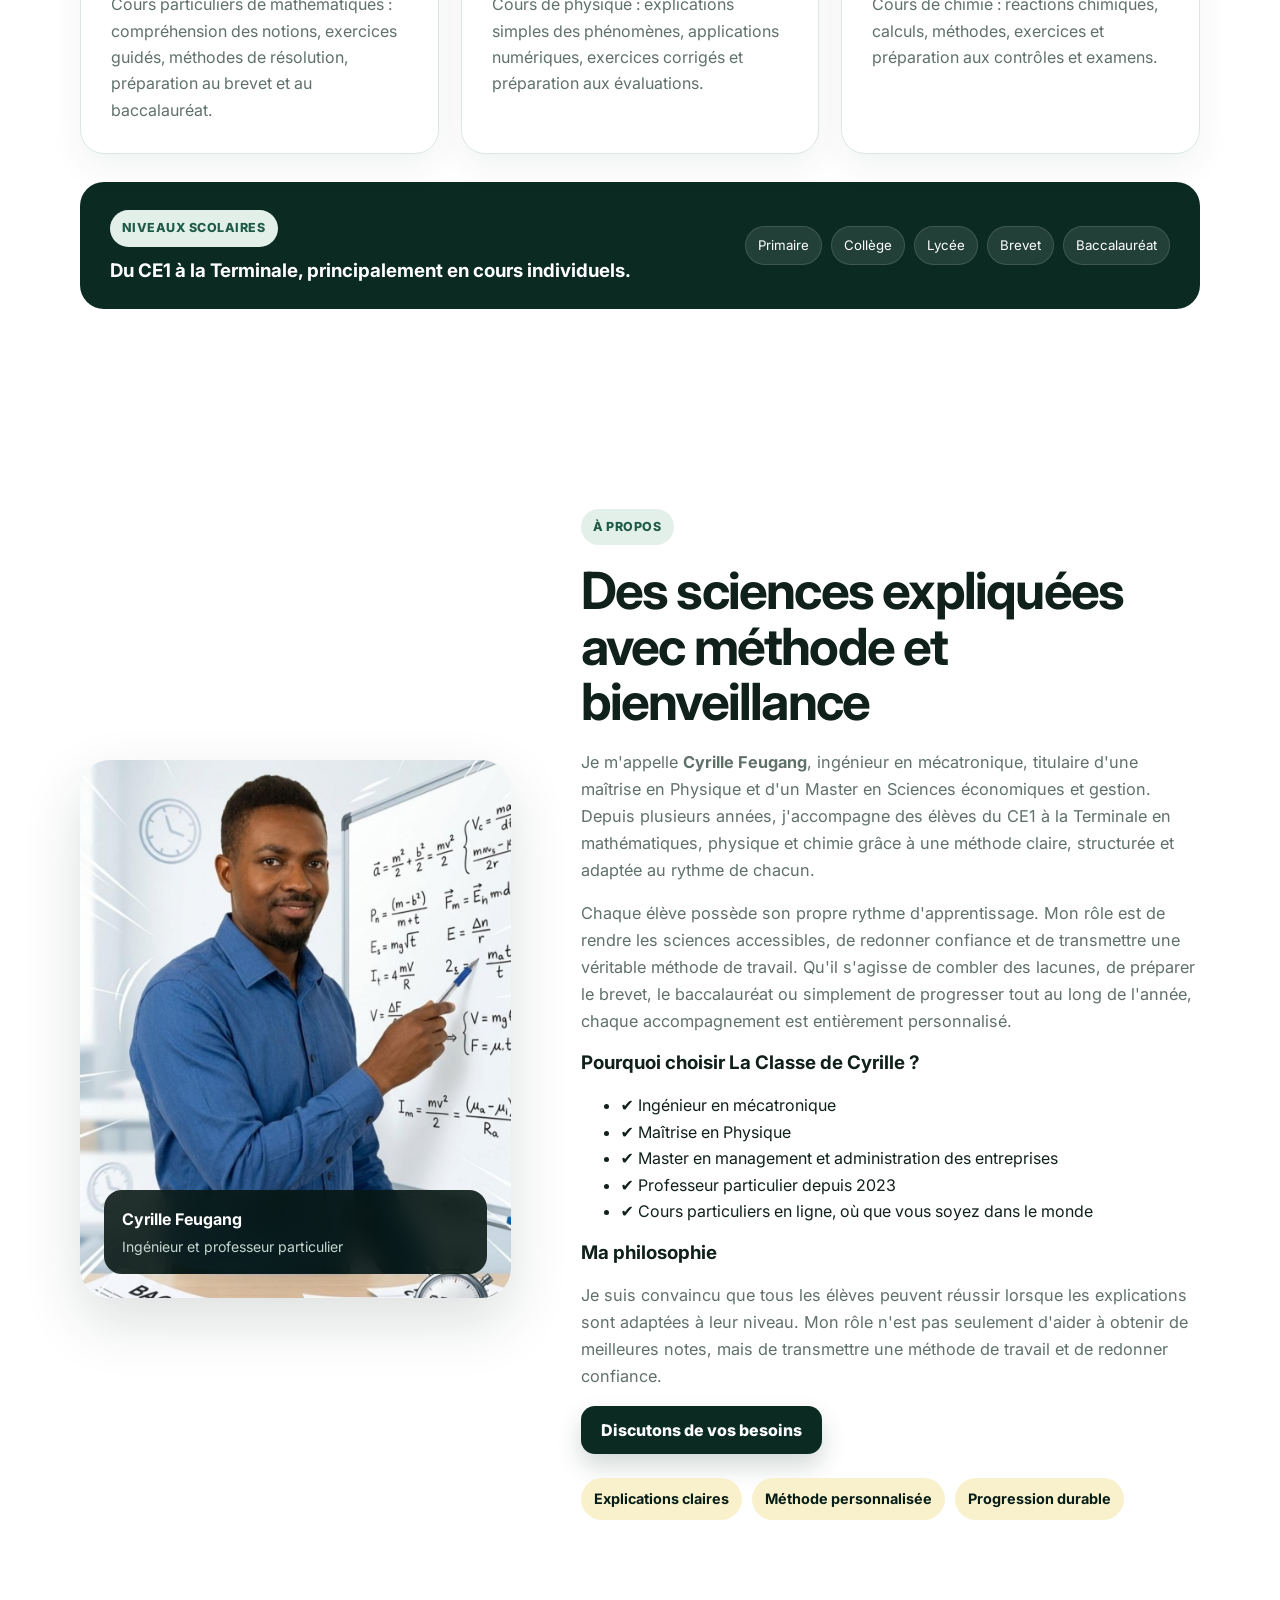
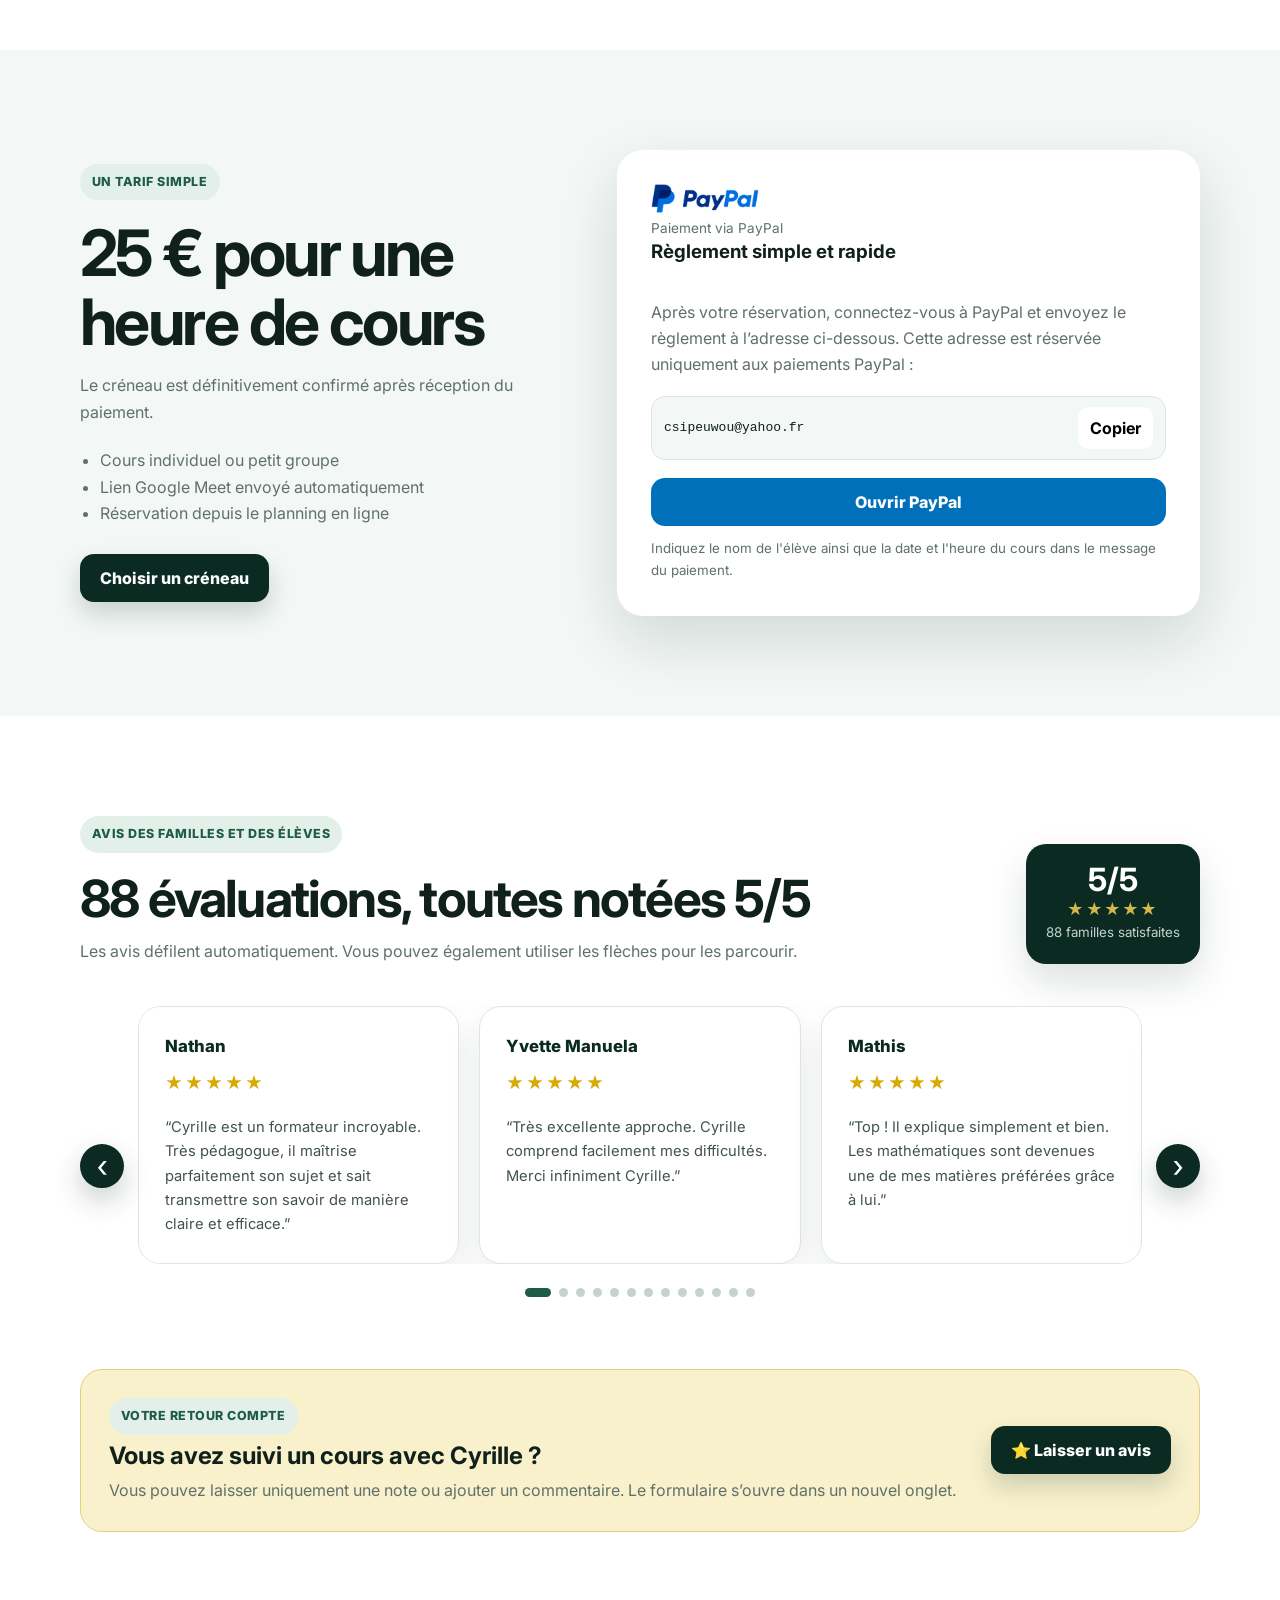
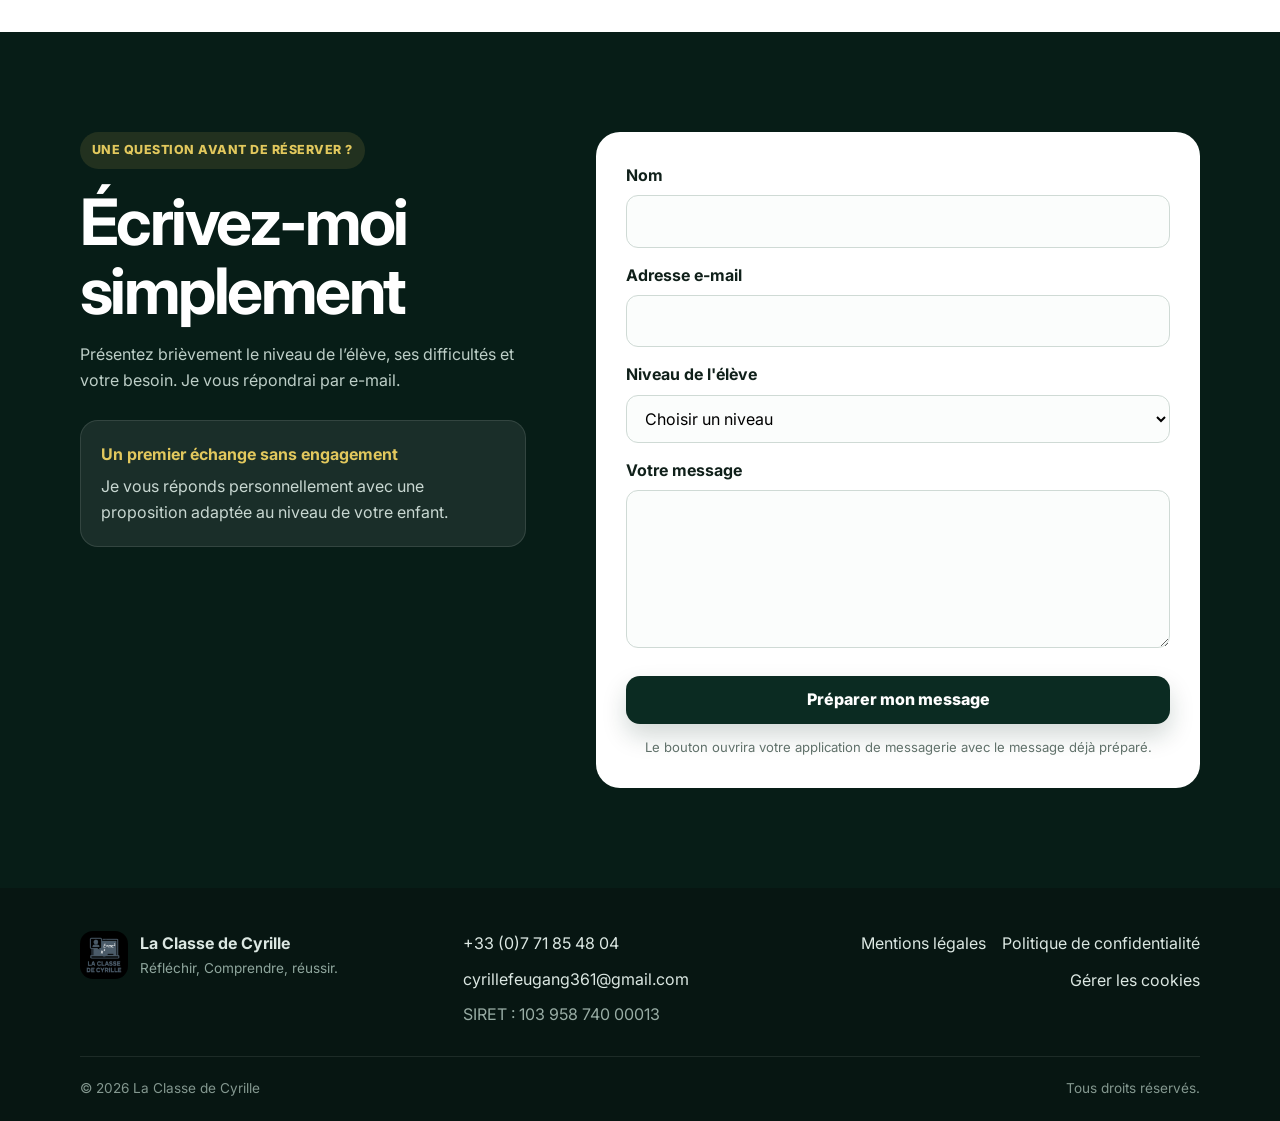
==== commit 626a68db: "Update index.html Suppression d'un HEAD en entête" ====
--- a/index.html
+++ b/index.html
@@ -11,12 +11,11 @@
   <meta property="og:type" content="website">
   <meta property="og:url" content="https://laclassedecyrille.fr/">
   <meta property="og:image" content="https://laclassedecyrille.fr/assets/banner.png">
-<<<<<<< HEAD
   <title>Cours particuliers de mathématiques, physique et chimie en ligne | CE1 à Terminale | La Classe de Cyrille</title>
   <link rel="preconnect" href="https://fonts.googleapis.com">
   <link rel="preconnect" href="https://fonts.gstatic.com" crossorigin>
   <link href="https://fonts.googleapis.com/css2?family=Inter:wght@400;500;600;700;800&family=Patrick+Hand&display=swap" rel="stylesheet">
-  <link rel="stylesheet" href="css/style.css">
+  <link rel="stylesheet" href="css/style.css?v=12">
   <link rel="icon" href="/favicon.ico" sizes="any">
   <link rel="icon" type="image/png" sizes="32x32" href="/favicon-32x32.png">
   <link rel="icon" type="image/png" sizes="16x16" href="/favicon-16x16.png">
@@ -185,7 +184,7 @@
         <ul class="credentials-list">
           <li>✔ Ingénieur en mécatronique</li>
           <li>✔ Maîtrise en Physique</li>
-          <li>✔ Master en mangagement et administration des entreprises</li>
+          <li>✔ Master en management et administration des entreprises</li>
           <li>✔ Professeur particulier depuis 2023</li>
           <li>✔ Cours particuliers en ligne, où que vous soyez dans le monde</li>
         </ul>
